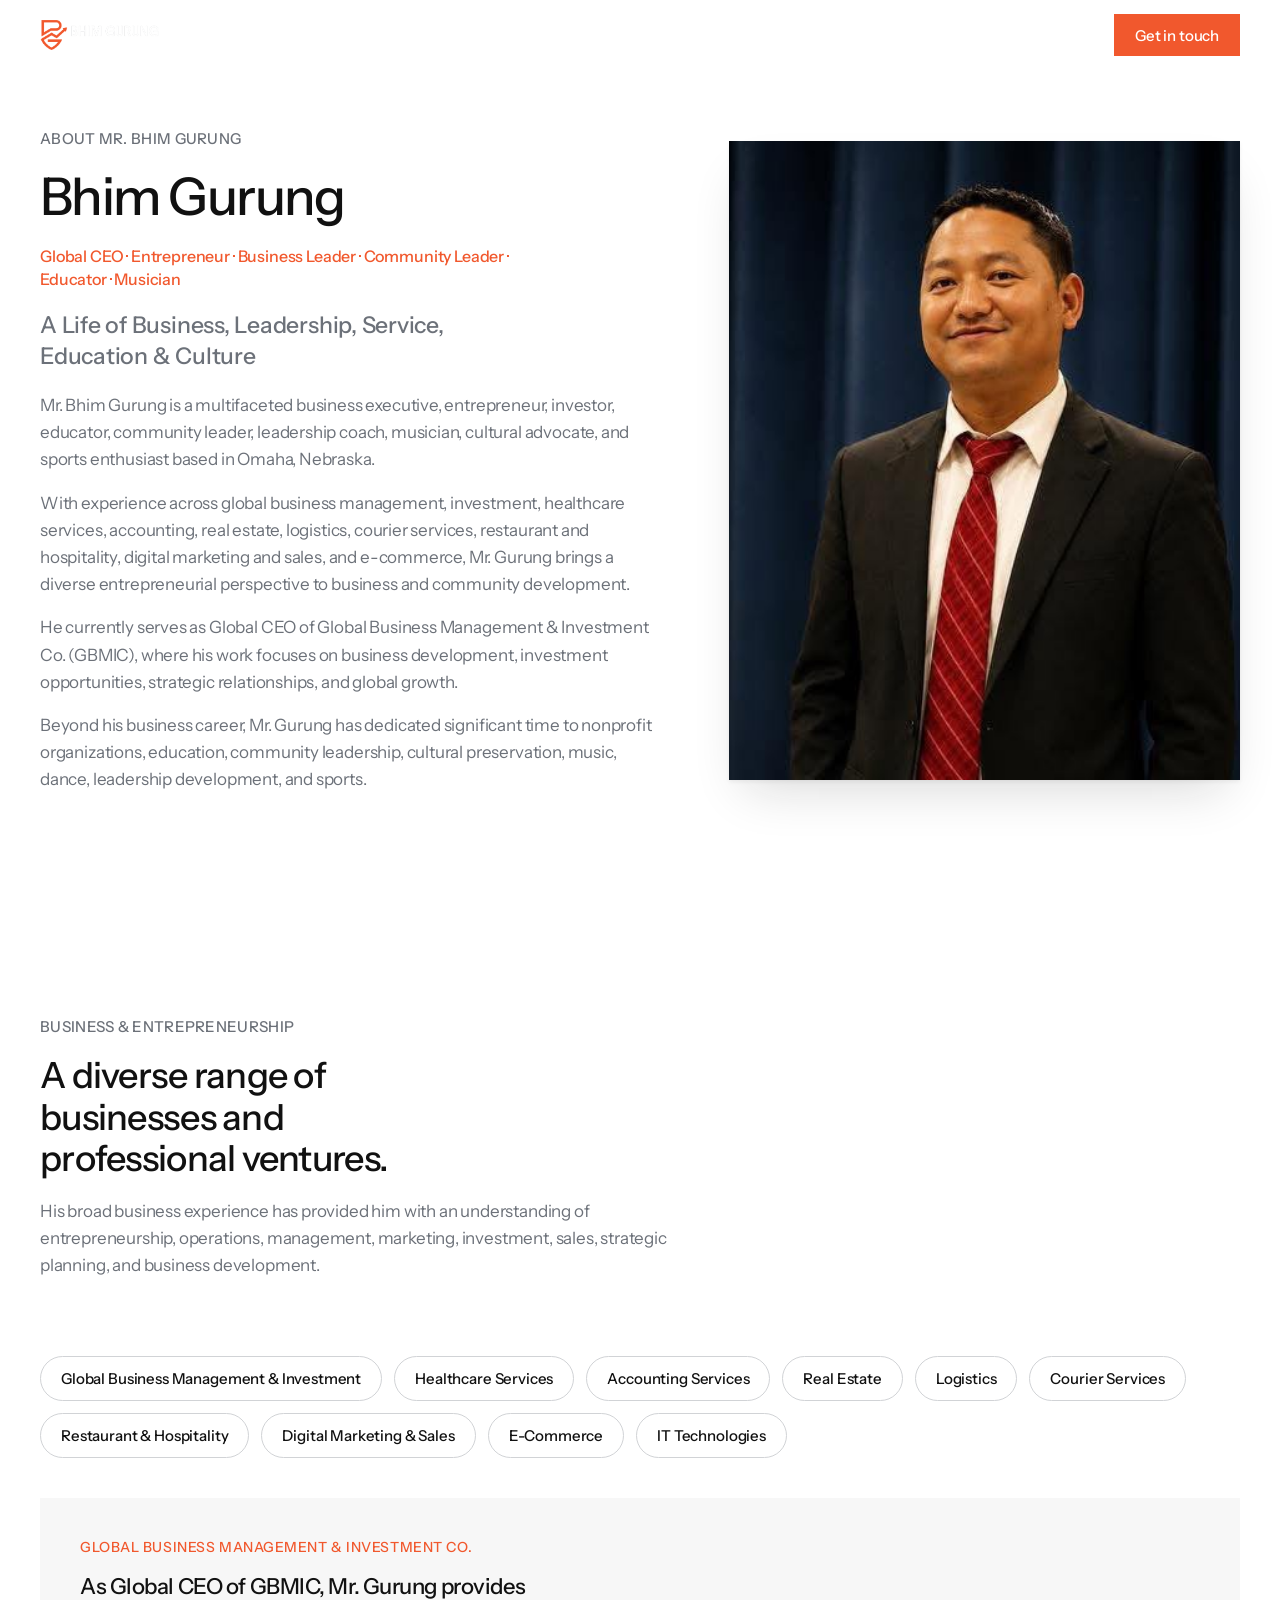
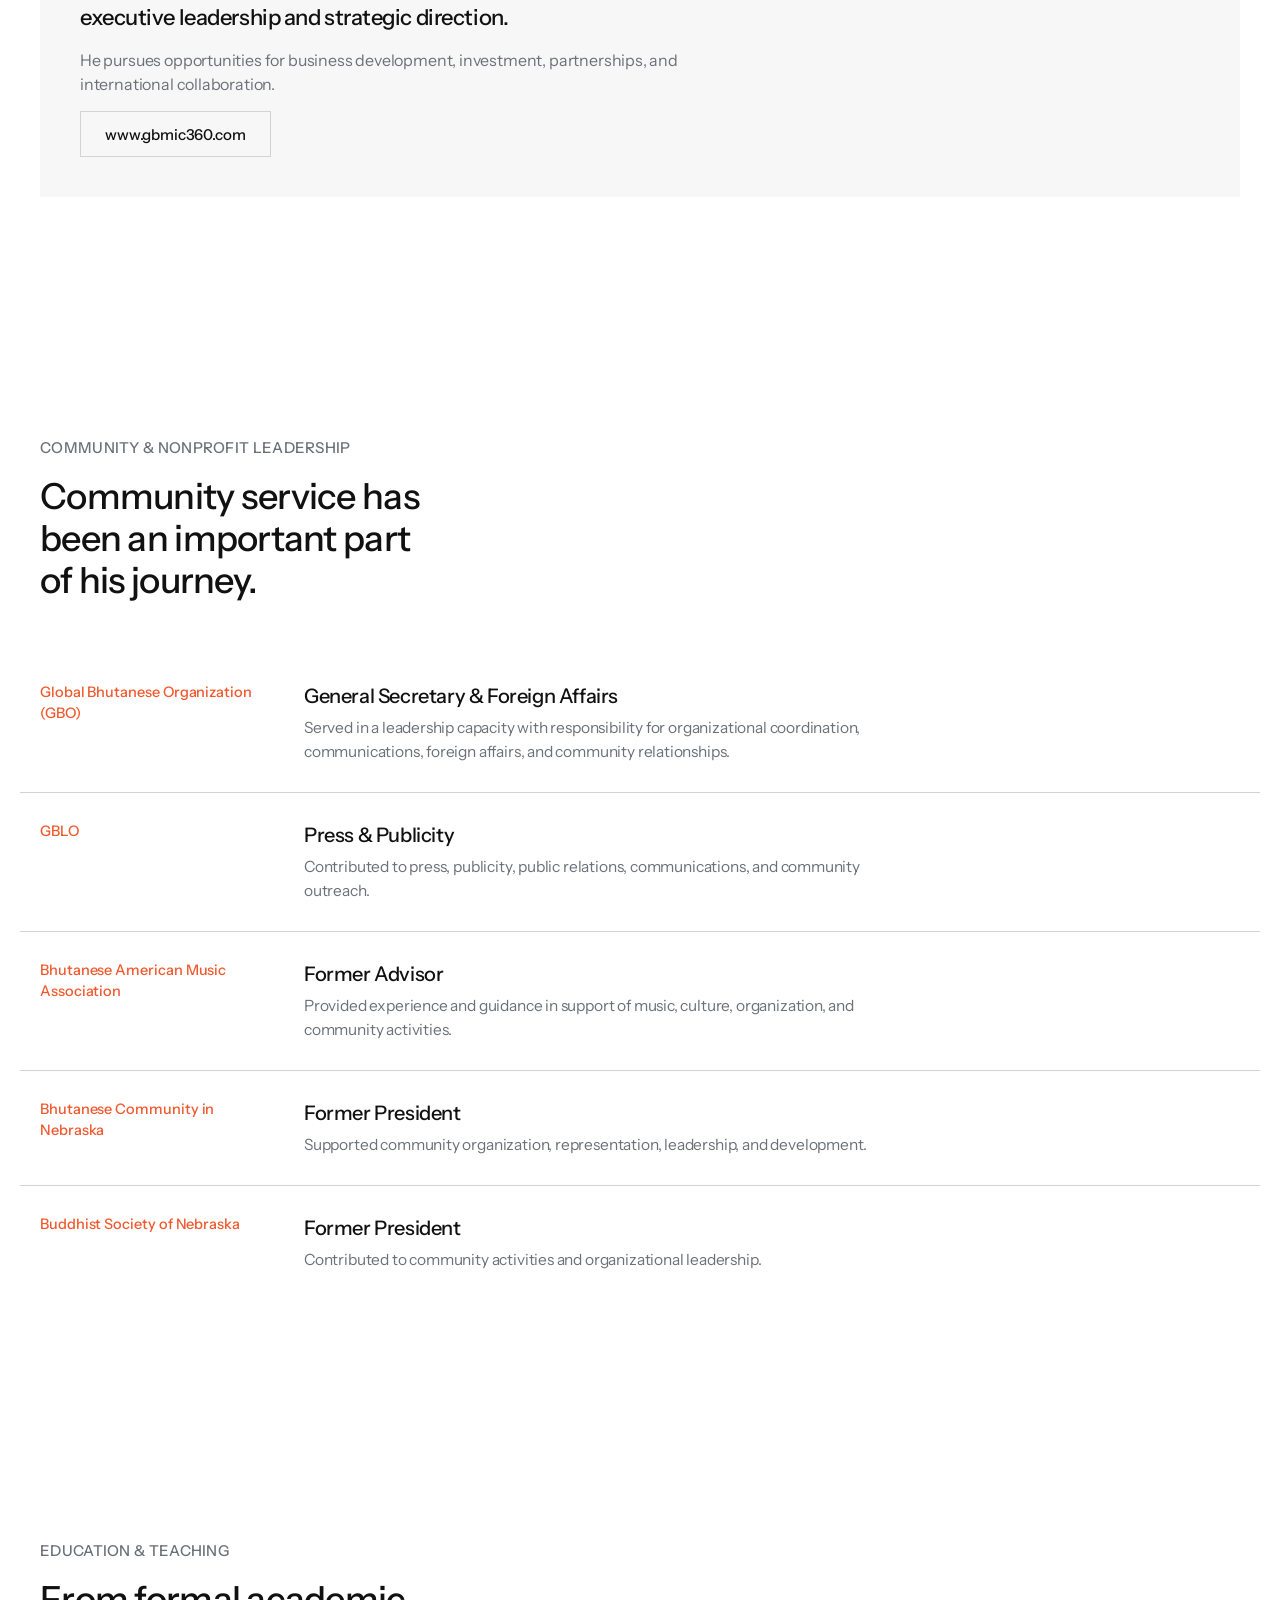
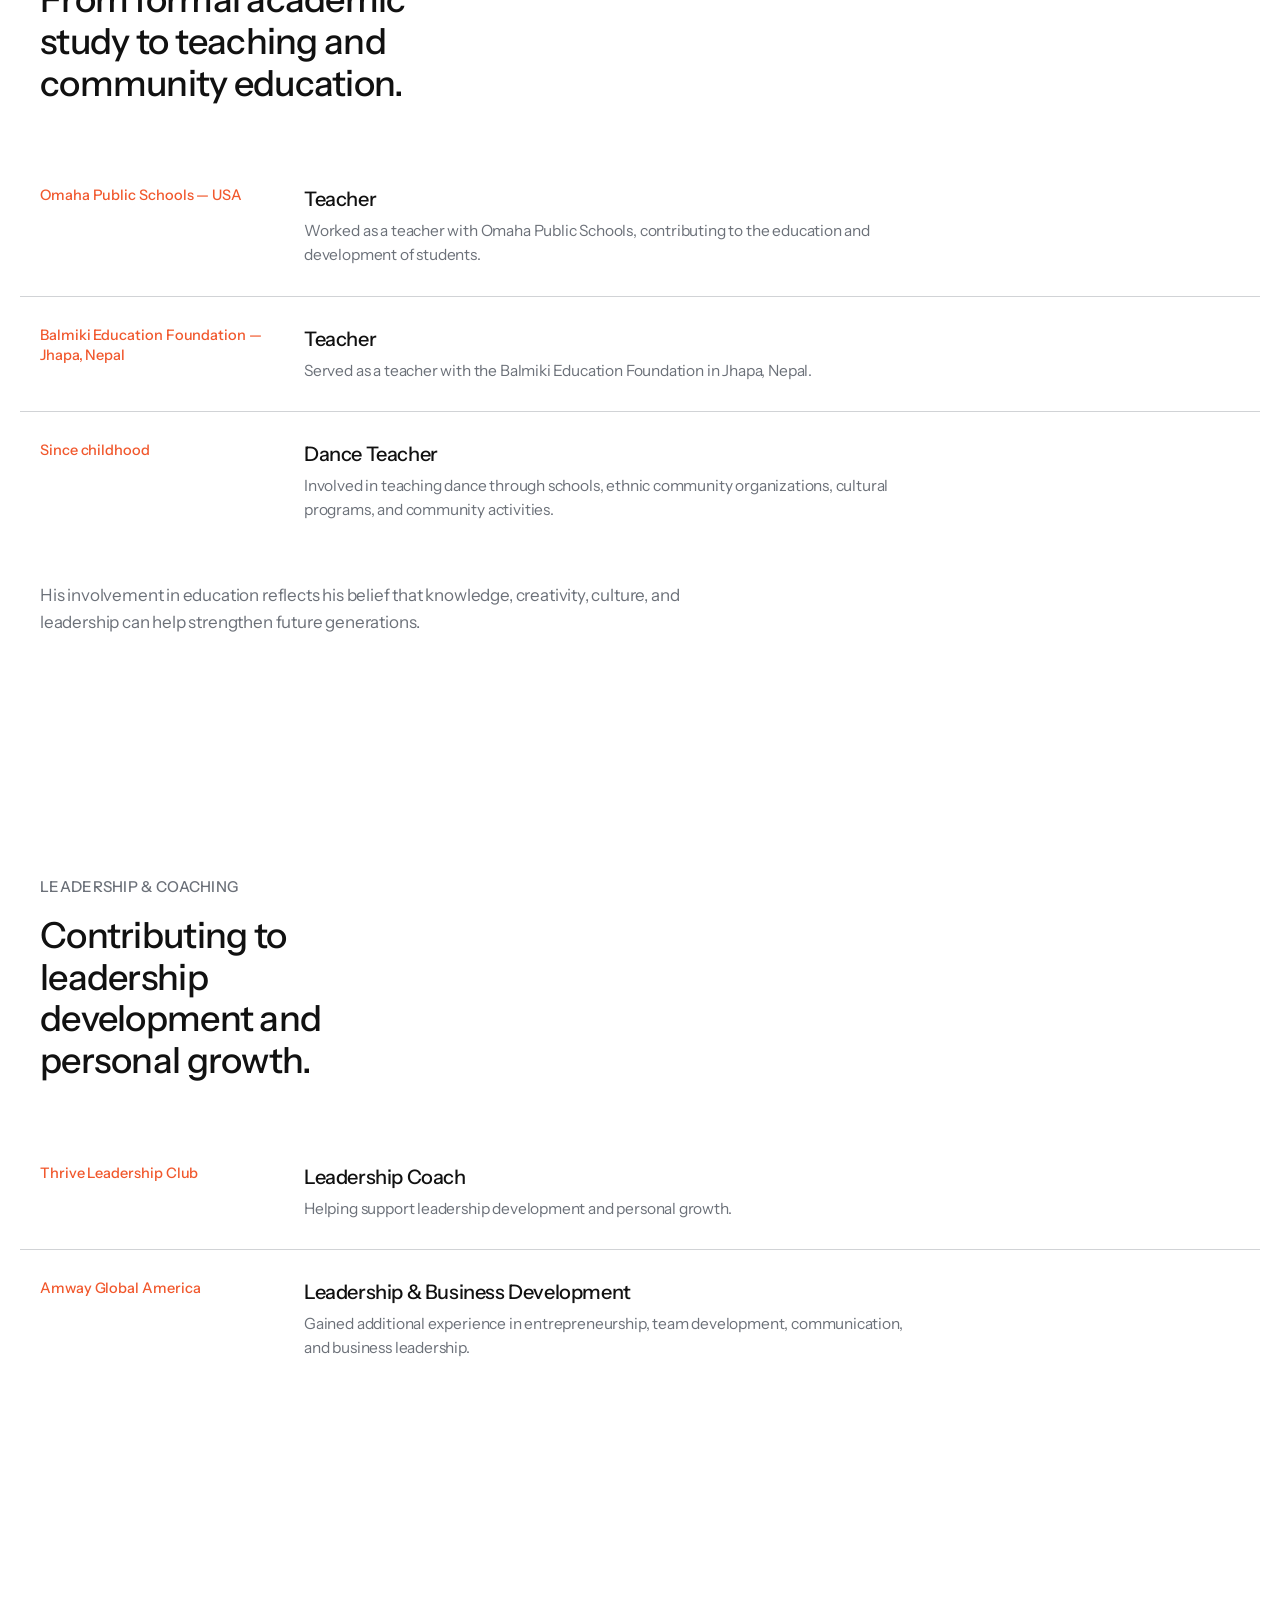
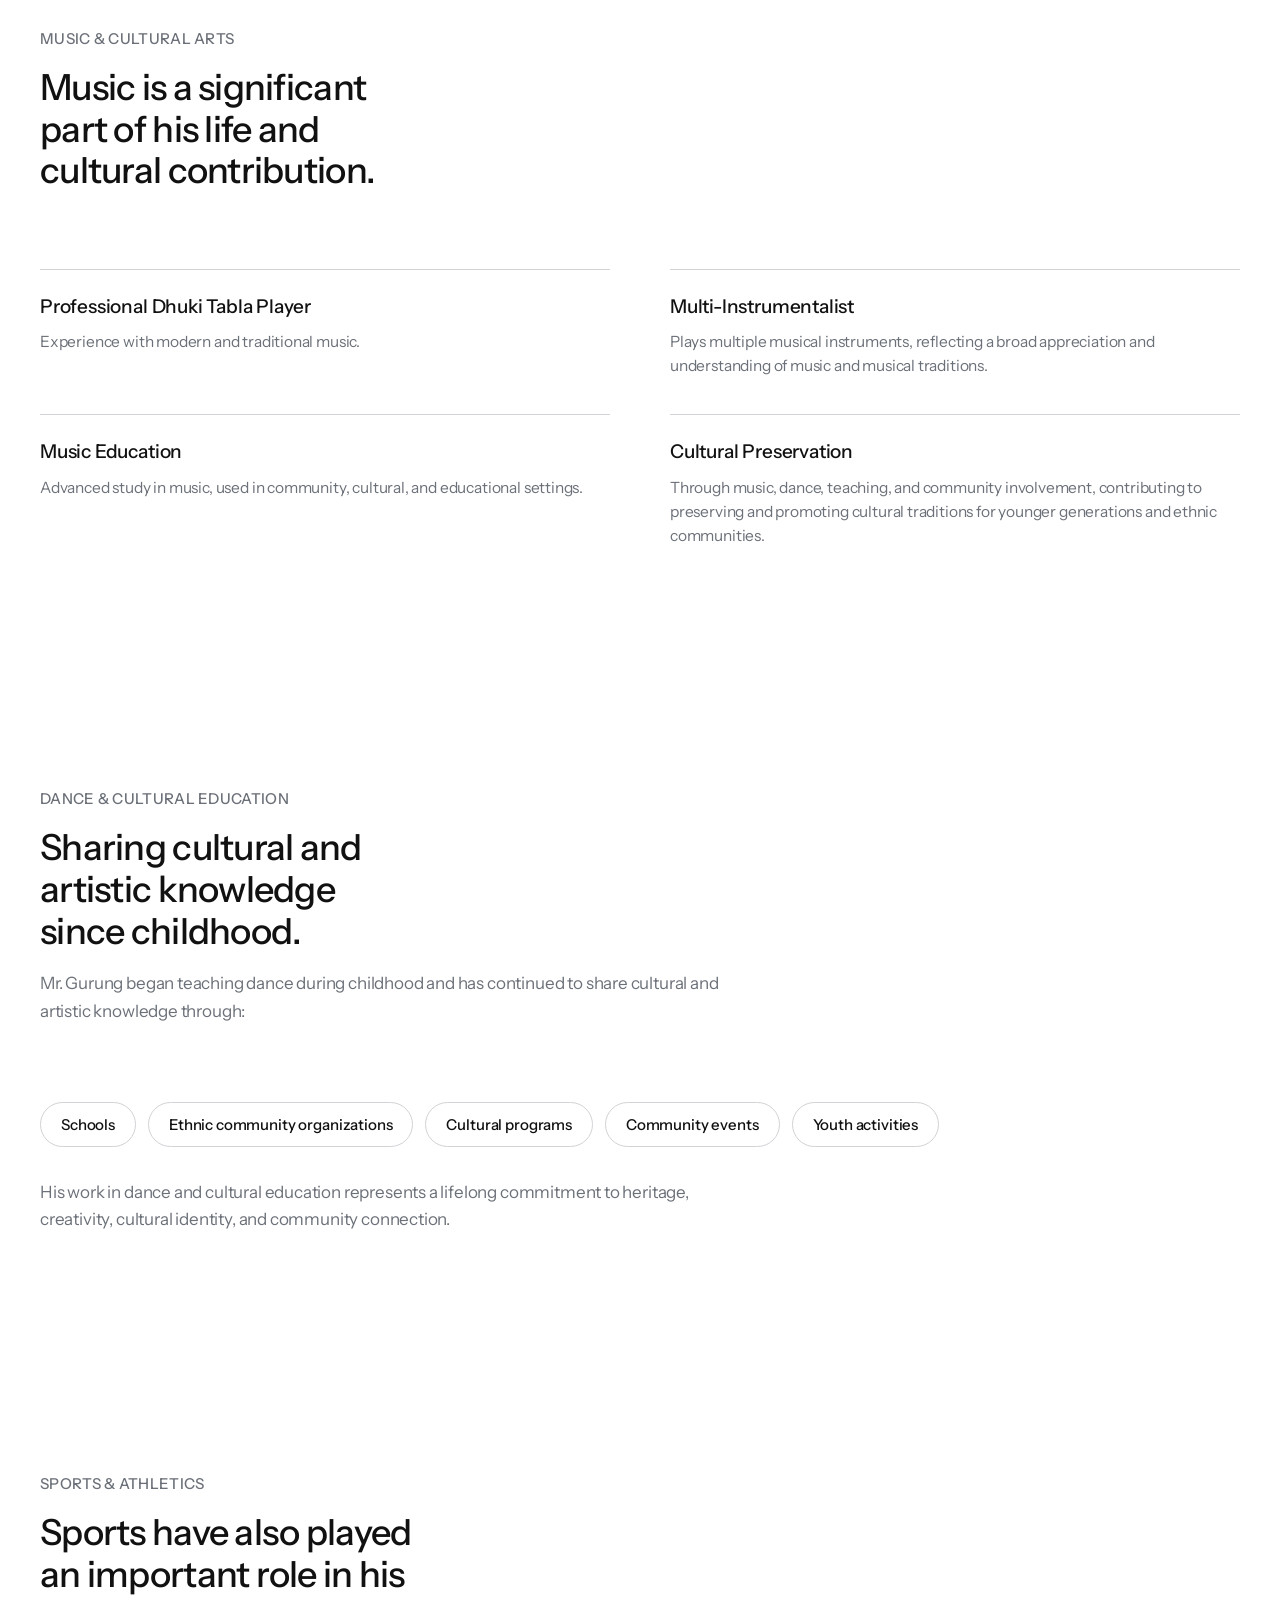
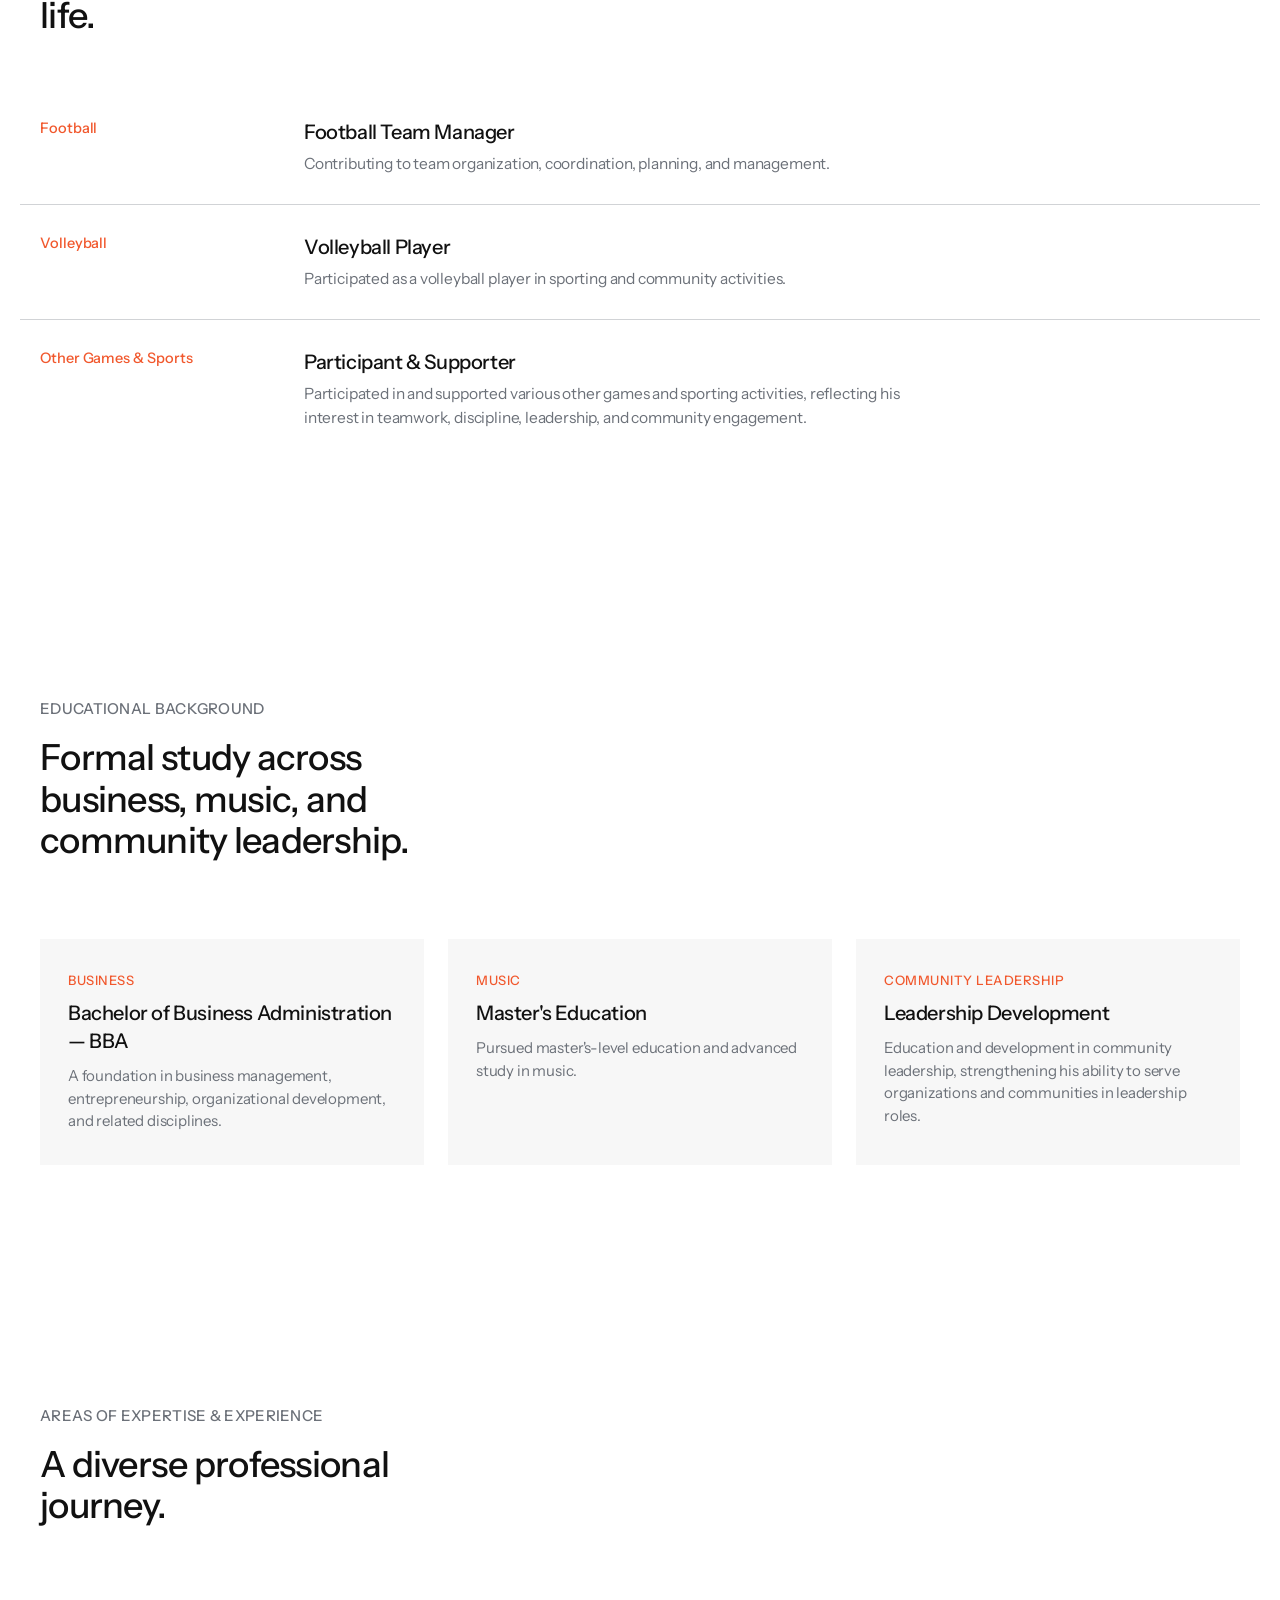
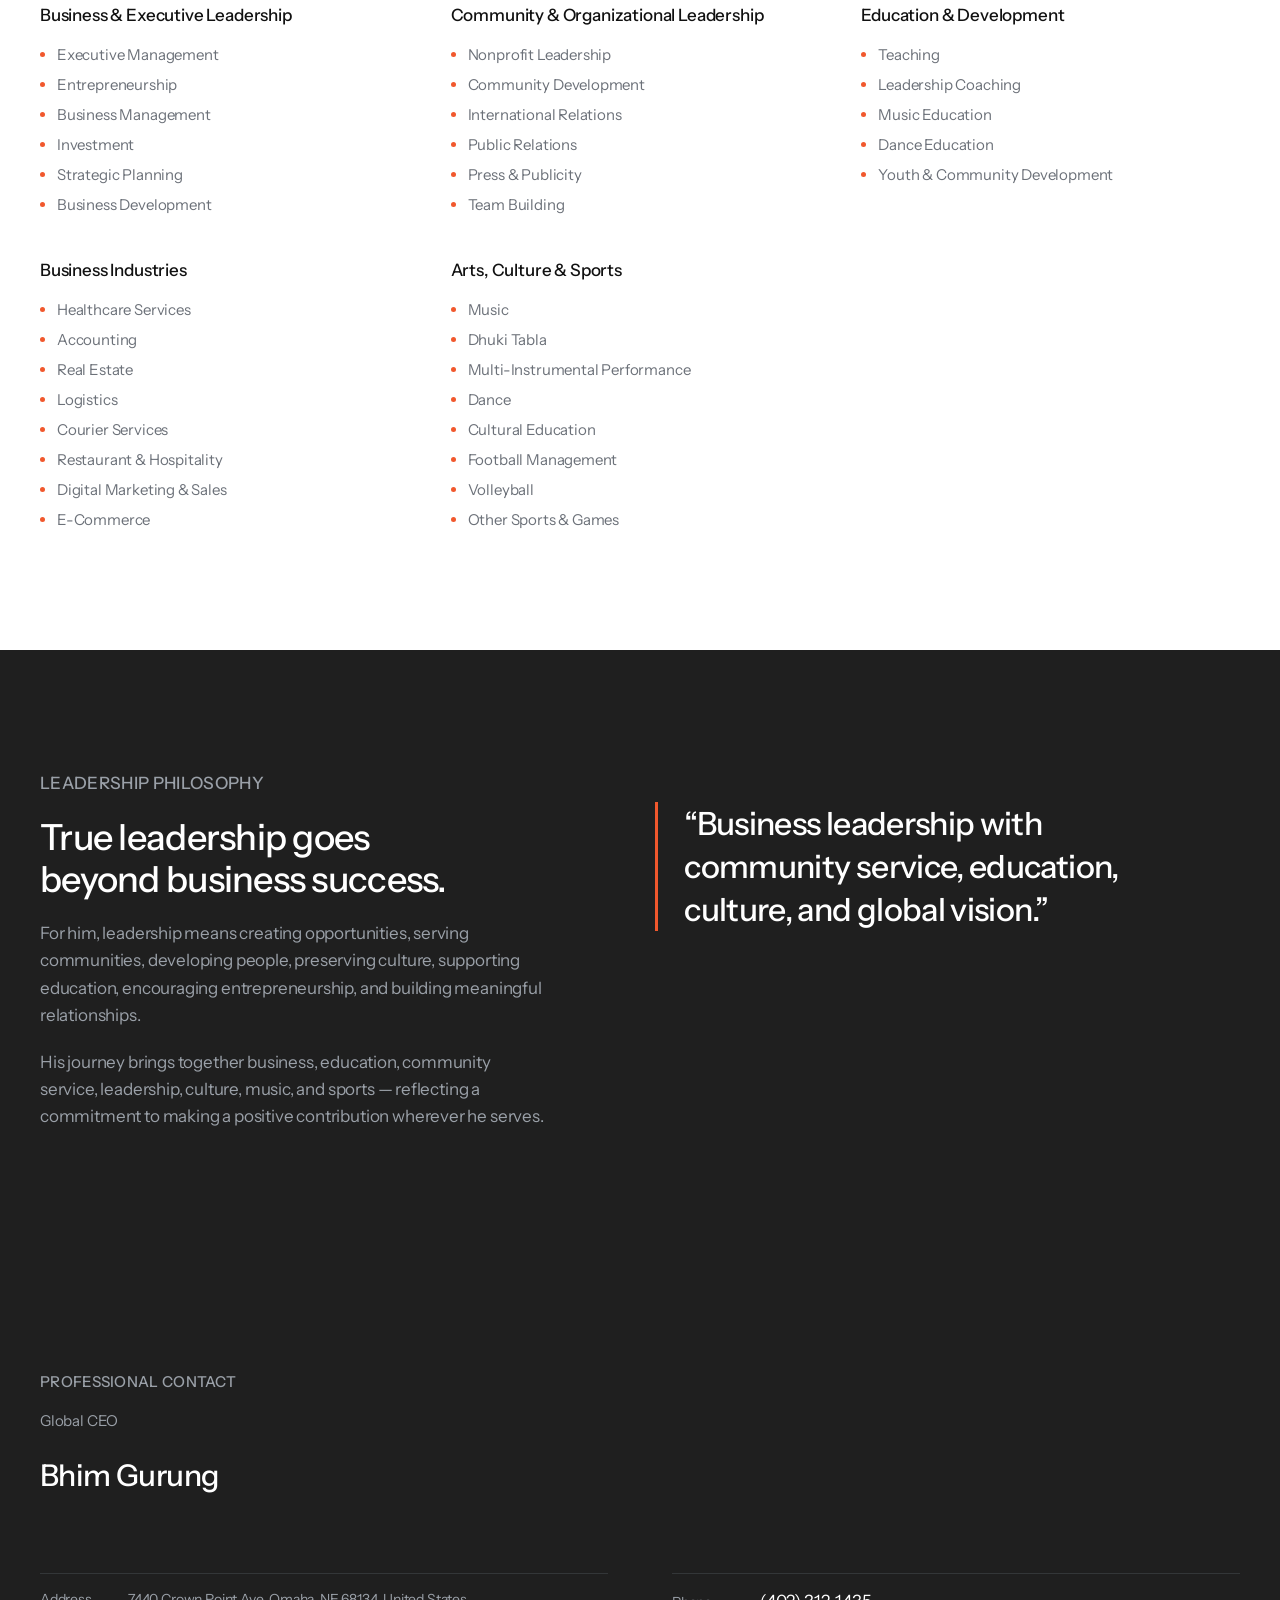
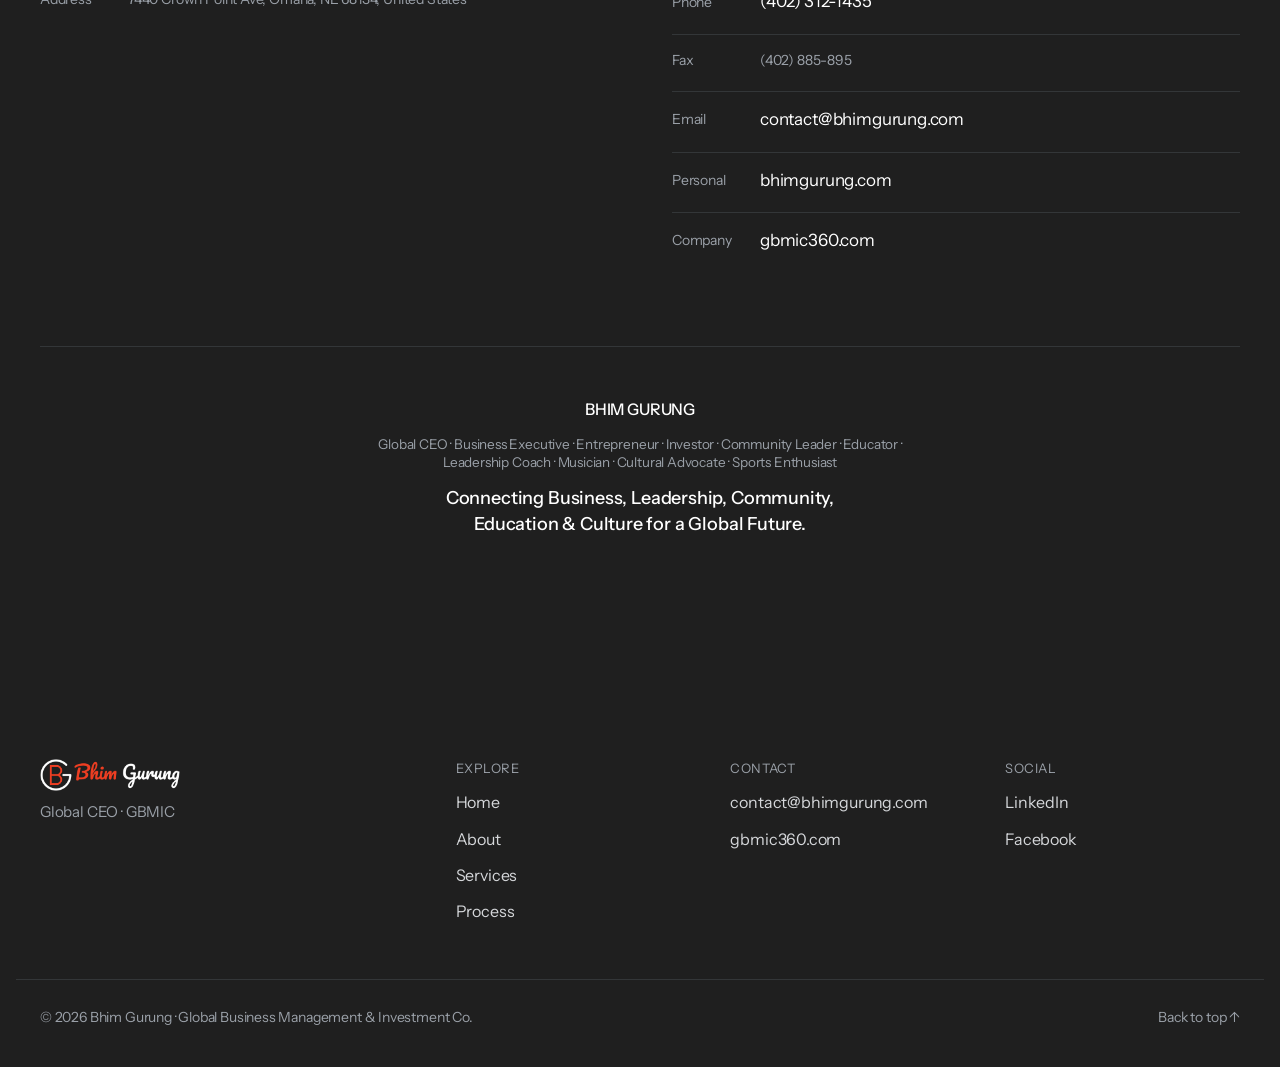
==== about.html @ 022d07b7 "Initial commit — Bhim Gurung / GBMIC site Static marketing site: hero, about, ventures, affiliations" ====
<!DOCTYPE html>
<html lang="en">
<head>
  <meta charset="UTF-8" />
  <meta name="viewport" content="width=device-width, initial-scale=1.0" />
  <title>About Bhim Gurung — Global CEO, GBMIC</title>
  <meta name="description" content="About Mr. Bhim Gurung — Global CEO of Global Business Management & Investment Co., entrepreneur, community leader, educator, and musician based in Omaha, Nebraska." />

  <!-- Favicon -->
  <link rel="icon" href="assets/favicon.ico" sizes="any" />
  <link rel="icon" type="image/png" sizes="32x32" href="assets/favicon-32.png" />
  <link rel="icon" type="image/png" sizes="192x192" href="assets/favicon-192.png" />
  <link rel="apple-touch-icon" href="assets/apple-touch-icon.png" />

  <!-- Fonts -->
  <link rel="preconnect" href="https://fonts.googleapis.com" />
  <link rel="preconnect" href="https://fonts.gstatic.com" crossorigin />
  <link href="https://fonts.googleapis.com/css2?family=Instrument+Sans:ital,wght@0,400..700;1,400..700&display=swap" rel="stylesheet" />

  <link rel="stylesheet" href="css/styles.css" />
  <link rel="stylesheet" href="css/about.css" />
</head>
<body>
  <!-- ============ NAV ============ -->
  <header class="nav" data-nav>
    <div class="container nav__inner">
      <a href="index.html" class="nav__brand" aria-label="Bhim Gurung — home">
        <img src="assets/logo-header-light.png" alt="Bhim Gurung" class="nav__logo nav__logo--light" width="132" height="33" />
        <img src="assets/logo-header-dark.png" alt="" aria-hidden="true" class="nav__logo nav__logo--dark" width="132" height="33" />
      </a>
      <nav class="nav__links" aria-label="Primary">
        <a href="index.html">Home</a>
        <a href="about.html">About</a>
        <a href="index.html#services">Services</a>
        <a href="index.html#process">Process</a>
      </nav>
      <a href="#contact" class="btn btn--dark nav__cta">Get in touch</a>
      <button class="nav__toggle" aria-label="Open menu" aria-expanded="false" data-menu-toggle>
        <span></span><span></span>
      </button>
    </div>
  </header>

  <main id="top">
    <!-- ============ BIO HEADER ============ -->
    <section class="bioHero">
      <div class="container bioHero__grid">
        <div class="bioHero__body">
          <p class="eyebrow">About Mr. Bhim Gurung</p>
          <h1 class="bioHero__name">Bhim Gurung</h1>
          <p class="bioHero__roles">Global CEO · Entrepreneur · Business Leader · Community Leader · Educator · Musician</p>
          <p class="bioHero__tagline">A Life of Business, Leadership, Service, Education &amp; Culture</p>
          <div class="bioHero__lead">
            <p>Mr. Bhim Gurung is a multifaceted business executive, entrepreneur, investor, educator, community leader, leadership coach, musician, cultural advocate, and sports enthusiast based in Omaha, Nebraska.</p>
            <p>With experience across global business management, investment, healthcare services, accounting, real estate, logistics, courier services, restaurant and hospitality, digital marketing and sales, and e-commerce, Mr. Gurung brings a diverse entrepreneurial perspective to business and community development.</p>
            <p>He currently serves as Global CEO of Global Business Management &amp; Investment Co. (GBMIC), where his work focuses on business development, investment opportunities, strategic relationships, and global growth.</p>
            <p>Beyond his business career, Mr. Gurung has dedicated significant time to nonprofit organizations, education, community leadership, cultural preservation, music, dance, leadership development, and sports.</p>
          </div>
        </div>
        <div class="bioHero__media">
          <img src="assets/bhim-portrait-alt.jpg" alt="Bhim Gurung" />
        </div>
      </div>
    </section>

    <!-- ============ BUSINESS & ENTREPRENEURSHIP ============ -->
    <section class="section" id="business">
      <div class="container">
        <div class="section-head">
          <p class="eyebrow">Business &amp; Entrepreneurship</p>
          <h2 class="h2">A diverse range of businesses and professional ventures.</h2>
          <p class="section__intro">His broad business experience has provided him with an understanding of entrepreneurship, operations, management, marketing, investment, sales, strategic planning, and business development.</p>
        </div>

        <div class="chipGrid">
          <span class="chip">Global Business Management &amp; Investment</span>
          <span class="chip">Healthcare Services</span>
          <span class="chip">Accounting Services</span>
          <span class="chip">Real Estate</span>
          <span class="chip">Logistics</span>
          <span class="chip">Courier Services</span>
          <span class="chip">Restaurant &amp; Hospitality</span>
          <span class="chip">Digital Marketing &amp; Sales</span>
          <span class="chip">E-Commerce</span>
          <span class="chip">IT Technologies</span>
        </div>

        <div class="calloutCard">
          <span class="calloutCard__eyebrow">Global Business Management &amp; Investment Co.</span>
          <h3 class="calloutCard__title">As Global CEO of GBMIC, Mr. Gurung provides executive leadership and strategic direction.</h3>
          <p class="calloutCard__text">He pursues opportunities for business development, investment, partnerships, and international collaboration.</p>
          <a href="https://gbmic360.com" target="_blank" rel="noopener" class="btn btn--ghost">www.gbmic360.com</a>
        </div>
      </div>
    </section>

    <!-- ============ COMMUNITY & NONPROFIT LEADERSHIP ============ -->
    <section class="section" id="community">
      <div class="container">
        <div class="section-head">
          <p class="eyebrow">Community &amp; Nonprofit Leadership</p>
          <h2 class="h2">Community service has been an important part of his journey.</h2>
        </div>

        <ol class="roleList">
          <li class="role">
            <span class="role__org">Global Bhutanese Organization (GBO)</span>
            <div class="role__body">
              <h3 class="role__title">General Secretary &amp; Foreign Affairs</h3>
              <p class="role__text">Served in a leadership capacity with responsibility for organizational coordination, communications, foreign affairs, and community relationships.</p>
            </div>
          </li>
          <li class="role">
            <span class="role__org">GBLO</span>
            <div class="role__body">
              <h3 class="role__title">Press &amp; Publicity</h3>
              <p class="role__text">Contributed to press, publicity, public relations, communications, and community outreach.</p>
            </div>
          </li>
          <li class="role">
            <span class="role__org">Bhutanese American Music Association</span>
            <div class="role__body">
              <h3 class="role__title">Former Advisor</h3>
              <p class="role__text">Provided experience and guidance in support of music, culture, organization, and community activities.</p>
            </div>
          </li>
          <li class="role">
            <span class="role__org">Bhutanese Community in Nebraska</span>
            <div class="role__body">
              <h3 class="role__title">Former President</h3>
              <p class="role__text">Supported community organization, representation, leadership, and development.</p>
            </div>
          </li>
          <li class="role">
            <span class="role__org">Buddhist Society of Nebraska</span>
            <div class="role__body">
              <h3 class="role__title">Former President</h3>
              <p class="role__text">Contributed to community activities and organizational leadership.</p>
            </div>
          </li>
        </ol>
      </div>
    </section>

    <!-- ============ EDUCATION & TEACHING ============ -->
    <section class="section" id="education">
      <div class="container">
        <div class="section-head">
          <p class="eyebrow">Education &amp; Teaching</p>
          <h2 class="h2">From formal academic study to teaching and community education.</h2>
        </div>

        <ol class="roleList">
          <li class="role">
            <span class="role__org">Omaha Public Schools — USA</span>
            <div class="role__body">
              <h3 class="role__title">Teacher</h3>
              <p class="role__text">Worked as a teacher with Omaha Public Schools, contributing to the education and development of students.</p>
            </div>
          </li>
          <li class="role">
            <span class="role__org">Balmiki Education Foundation — Jhapa, Nepal</span>
            <div class="role__body">
              <h3 class="role__title">Teacher</h3>
              <p class="role__text">Served as a teacher with the Balmiki Education Foundation in Jhapa, Nepal.</p>
            </div>
          </li>
          <li class="role">
            <span class="role__org">Since childhood</span>
            <div class="role__body">
              <h3 class="role__title">Dance Teacher</h3>
              <p class="role__text">Involved in teaching dance through schools, ethnic community organizations, cultural programs, and community activities.</p>
            </div>
          </li>
        </ol>
        <p class="section__intro" style="margin-top: 32px;">His involvement in education reflects his belief that knowledge, creativity, culture, and leadership can help strengthen future generations.</p>
      </div>
    </section>

    <!-- ============ LEADERSHIP & COACHING ============ -->
    <section class="section" id="leadership">
      <div class="container">
        <div class="section-head">
          <p class="eyebrow">Leadership &amp; Coaching</p>
          <h2 class="h2">Contributing to leadership development and personal growth.</h2>
        </div>

        <ol class="roleList">
          <li class="role">
            <span class="role__org">Thrive Leadership Club</span>
            <div class="role__body">
              <h3 class="role__title">Leadership Coach</h3>
              <p class="role__text">Helping support leadership development and personal growth.</p>
            </div>
          </li>
          <li class="role">
            <span class="role__org">Amway Global America</span>
            <div class="role__body">
              <h3 class="role__title">Leadership &amp; Business Development</h3>
              <p class="role__text">Gained additional experience in entrepreneurship, team development, communication, and business leadership.</p>
            </div>
          </li>
        </ol>
      </div>
    </section>

    <!-- ============ MUSIC & CULTURAL ARTS ============ -->
    <section class="section" id="music">
      <div class="container">
        <div class="section-head">
          <p class="eyebrow">Music &amp; Cultural Arts</p>
          <h2 class="h2">Music is a significant part of his life and cultural contribution.</h2>
        </div>

        <div class="twoColGrid">
          <div class="featureItem">
            <h3 class="featureItem__title">Professional Dhuki Tabla Player</h3>
            <p class="featureItem__text">Experience with modern and traditional music.</p>
          </div>
          <div class="featureItem">
            <h3 class="featureItem__title">Multi-Instrumentalist</h3>
            <p class="featureItem__text">Plays multiple musical instruments, reflecting a broad appreciation and understanding of music and musical traditions.</p>
          </div>
          <div class="featureItem">
            <h3 class="featureItem__title">Music Education</h3>
            <p class="featureItem__text">Advanced study in music, used in community, cultural, and educational settings.</p>
          </div>
          <div class="featureItem">
            <h3 class="featureItem__title">Cultural Preservation</h3>
            <p class="featureItem__text">Through music, dance, teaching, and community involvement, contributing to preserving and promoting cultural traditions for younger generations and ethnic communities.</p>
          </div>
        </div>
      </div>
    </section>

    <!-- ============ DANCE & CULTURAL EDUCATION ============ -->
    <section class="section" id="dance">
      <div class="container">
        <div class="section-head">
          <p class="eyebrow">Dance &amp; Cultural Education</p>
          <h2 class="h2">Sharing cultural and artistic knowledge since childhood.</h2>
          <p class="section__intro">Mr. Gurung began teaching dance during childhood and has continued to share cultural and artistic knowledge through:</p>
        </div>

        <div class="chipGrid">
          <span class="chip">Schools</span>
          <span class="chip">Ethnic community organizations</span>
          <span class="chip">Cultural programs</span>
          <span class="chip">Community events</span>
          <span class="chip">Youth activities</span>
        </div>

        <p class="section__intro" style="margin-top: 32px;">His work in dance and cultural education represents a lifelong commitment to heritage, creativity, cultural identity, and community connection.</p>
      </div>
    </section>

    <!-- ============ SPORTS & ATHLETICS ============ -->
    <section class="section" id="sports">
      <div class="container">
        <div class="section-head">
          <p class="eyebrow">Sports &amp; Athletics</p>
          <h2 class="h2">Sports have also played an important role in his life.</h2>
        </div>

        <ol class="roleList">
          <li class="role">
            <span class="role__org">Football</span>
            <div class="role__body">
              <h3 class="role__title">Football Team Manager</h3>
              <p class="role__text">Contributing to team organization, coordination, planning, and management.</p>
            </div>
          </li>
          <li class="role">
            <span class="role__org">Volleyball</span>
            <div class="role__body">
              <h3 class="role__title">Volleyball Player</h3>
              <p class="role__text">Participated as a volleyball player in sporting and community activities.</p>
            </div>
          </li>
          <li class="role">
            <span class="role__org">Other Games &amp; Sports</span>
            <div class="role__body">
              <h3 class="role__title">Participant &amp; Supporter</h3>
              <p class="role__text">Participated in and supported various other games and sporting activities, reflecting his interest in teamwork, discipline, leadership, and community engagement.</p>
            </div>
          </li>
        </ol>
      </div>
    </section>

    <!-- ============ EDUCATIONAL BACKGROUND ============ -->
    <section class="section" id="academic-background">
      <div class="container">
        <div class="section-head">
          <p class="eyebrow">Educational Background</p>
          <h2 class="h2">Formal study across business, music, and community leadership.</h2>
        </div>

        <div class="eduGrid">
          <div class="eduCard">
            <span class="eduCard__field">Business</span>
            <h3 class="eduCard__degree">Bachelor of Business Administration — BBA</h3>
            <p class="eduCard__text">A foundation in business management, entrepreneurship, organizational development, and related disciplines.</p>
          </div>
          <div class="eduCard">
            <span class="eduCard__field">Music</span>
            <h3 class="eduCard__degree">Master's Education</h3>
            <p class="eduCard__text">Pursued master's-level education and advanced study in music.</p>
          </div>
          <div class="eduCard">
            <span class="eduCard__field">Community Leadership</span>
            <h3 class="eduCard__degree">Leadership Development</h3>
            <p class="eduCard__text">Education and development in community leadership, strengthening his ability to serve organizations and communities in leadership roles.</p>
          </div>
        </div>
      </div>
    </section>

    <!-- ============ AREAS OF EXPERTISE ============ -->
    <section class="section" id="expertise">
      <div class="container">
        <div class="section-head">
          <p class="eyebrow">Areas of Expertise &amp; Experience</p>
          <h2 class="h2">A diverse professional journey.</h2>
        </div>

        <div class="expertiseGrid">
          <div class="expertiseCol">
            <h3 class="expertiseCol__title">Business &amp; Executive Leadership</h3>
            <ul class="expertiseCol__list">
              <li>Executive Management</li>
              <li>Entrepreneurship</li>
              <li>Business Management</li>
              <li>Investment</li>
              <li>Strategic Planning</li>
              <li>Business Development</li>
            </ul>
          </div>
          <div class="expertiseCol">
            <h3 class="expertiseCol__title">Community &amp; Organizational Leadership</h3>
            <ul class="expertiseCol__list">
              <li>Nonprofit Leadership</li>
              <li>Community Development</li>
              <li>International Relations</li>
              <li>Public Relations</li>
              <li>Press &amp; Publicity</li>
              <li>Team Building</li>
            </ul>
          </div>
          <div class="expertiseCol">
            <h3 class="expertiseCol__title">Education &amp; Development</h3>
            <ul class="expertiseCol__list">
              <li>Teaching</li>
              <li>Leadership Coaching</li>
              <li>Music Education</li>
              <li>Dance Education</li>
              <li>Youth &amp; Community Development</li>
            </ul>
          </div>
          <div class="expertiseCol">
            <h3 class="expertiseCol__title">Business Industries</h3>
            <ul class="expertiseCol__list">
              <li>Healthcare Services</li>
              <li>Accounting</li>
              <li>Real Estate</li>
              <li>Logistics</li>
              <li>Courier Services</li>
              <li>Restaurant &amp; Hospitality</li>
              <li>Digital Marketing &amp; Sales</li>
              <li>E-Commerce</li>
            </ul>
          </div>
          <div class="expertiseCol">
            <h3 class="expertiseCol__title">Arts, Culture &amp; Sports</h3>
            <ul class="expertiseCol__list">
              <li>Music</li>
              <li>Dhuki Tabla</li>
              <li>Multi-Instrumental Performance</li>
              <li>Dance</li>
              <li>Cultural Education</li>
              <li>Football Management</li>
              <li>Volleyball</li>
              <li>Other Sports &amp; Games</li>
            </ul>
          </div>
        </div>
      </div>
    </section>

    <!-- ============ LEADERSHIP PHILOSOPHY (DARK) ============ -->
    <section class="section section--dark" id="philosophy">
      <div class="container philosophy__grid">
        <div class="philosophy__text">
          <p class="eyebrow eyebrow--light">Leadership Philosophy</p>
          <h2 class="h2 h2--light">True leadership goes beyond business success.</h2>
          <p>For him, leadership means creating opportunities, serving communities, developing people, preserving culture, supporting education, encouraging entrepreneurship, and building meaningful relationships.</p>
          <p>His journey brings together business, education, community service, leadership, culture, music, and sports — reflecting a commitment to making a positive contribution wherever he serves.</p>
        </div>
        <blockquote class="pullquote">
          &ldquo;Business leadership with community service, education, culture, and global vision.&rdquo;
        </blockquote>
      </div>
    </section>

    <!-- ============ PROFESSIONAL CONTACT (DARK) ============ -->
    <section class="section section--dark" id="contact">
      <div class="container">
        <div class="section-head">
          <p class="eyebrow eyebrow--light">Professional Contact</p>
          <p class="proContact__title">Global CEO</p>
          <h2 class="proContact__name">Bhim Gurung</h2>
        </div>

        <div class="proContact__grid">
          <ul class="contact__list">
            <li><span>Address</span><span>7440 Crown Point Ave, Omaha, NE 68134, United States</span></li>
          </ul>
          <ul class="contact__list">
            <li><span>Phone</span><a href="tel:+14023121435">(402) 312-1435</a></li>
            <li><span>Fax</span><span>(402) 885-895</span></li>
            <li><span>Email</span><a href="mailto:contact@bhimgurung.com">contact@bhimgurung.com</a></li>
            <li><span>Personal</span><a href="https://bhimgurung.com" target="_blank" rel="noopener">bhimgurung.com</a></li>
            <li><span>Company</span><a href="https://gbmic360.com" target="_blank" rel="noopener">gbmic360.com</a></li>
          </ul>
        </div>

        <div class="closingBand">
          <span class="closingBand__name">BHIM GURUNG</span>
          <p class="closingBand__roles">Global CEO · Business Executive · Entrepreneur · Investor · Community Leader · Educator · Leadership Coach · Musician · Cultural Advocate · Sports Enthusiast</p>
          <p class="closingBand__tag">Connecting Business, Leadership, Community, Education &amp; Culture for a Global Future.</p>
        </div>
      </div>
    </section>
  </main>

  <!-- ============ FOOTER ============ -->
  <footer class="footer section--dark">
    <div class="container footer__inner">
      <div class="footer__brand">
        <img src="assets/logo-dark.png" alt="Bhim Gurung" class="footer__logo" width="176" height="40" />
        <span class="footer__role">Global CEO · GBMIC</span>
      </div>
      <nav class="footer__col" aria-label="Footer">
        <span class="footer__label">Explore</span>
        <a href="index.html">Home</a>
        <a href="about.html">About</a>
        <a href="index.html#services">Services</a>
        <a href="index.html#process">Process</a>
      </nav>
      <div class="footer__col">
        <span class="footer__label">Contact</span>
        <a href="mailto:contact@bhimgurung.com">contact@bhimgurung.com</a>
        <a href="https://gbmic360.com" target="_blank" rel="noopener">gbmic360.com</a>
      </div>
      <div class="footer__col">
        <span class="footer__label">Social</span>
        <a href="#">LinkedIn</a>
        <a href="#">Facebook</a>
      </div>
    </div>
    <div class="container footer__base">
      <span>© 2026 Bhim Gurung · Global Business Management &amp; Investment Co.</span>
      <a href="#top" class="footer__top">Back to top ↑</a>
    </div>
  </footer>

  <!-- ============ SCRIPTS ============ -->
  <script src="js/main.js" defer></script>
</body>
</html>
---- css/styles.css ----
/* =========================================================
   Bhim Gurung — Landing page
   Look & feel per Design.md (editorial / minimal / brand-orange accent)
   ========================================================= */

:root {
  /* Color */
  --ink: #111111;
  --ink-soft: #1f1f1f;
  --muted: #6c7179;
  --line: #d1d3d6;
  --paper: #f7f7f7;
  --white: #ffffff;
  --accent: #f1582d;
  --accent-rgb: 241, 88, 45;
  --accent-strong: #d5461f; /* pressed / hover state for accent buttons */
  --tint-cream: #fefee8;
  --tint-rose: #fdeee7; /* light wash of the brand orange (icon hover bg) */
  --tint-green: #eefff3;

  /* On dark */
  --muted-dark: #9aa0a8;
  --line-dark: #333638;

  /* Radii */
  --r-sm: 12px;
  --r-md: 20px;
  --r-lg: 24px;
  --r-xl: 40px;
  --r-pill: 100px;

  /* Layout */
  --container: 1200px;
  --pad-x: 24px;

  /* Type */
  --font: "Instrument Sans", system-ui, -apple-system, "Segoe UI", Roboto, sans-serif;

  /* Shadow */
  --shadow: 0 1px 2px rgba(17, 17, 17, 0.04), 0 12px 32px -12px rgba(17, 17, 17, 0.10);
  --shadow-hover: 0 2px 4px rgba(17, 17, 17, 0.06), 0 24px 48px -16px rgba(17, 17, 17, 0.16);
}

/* ---------- Reset ---------- */
*,
*::before,
*::after { box-sizing: border-box; }

html {
  -webkit-text-size-adjust: 100%;
  scroll-behavior: smooth;
}

body {
  margin: 0;
  font-family: var(--font);
  font-weight: 400;
  color: var(--ink);
  background: var(--white);
  line-height: 1.4;
  letter-spacing: -0.011em;
  -webkit-font-smoothing: antialiased;
  text-rendering: optimizeLegibility;
  overflow-x: hidden;
}

h1, h2, h3, p, ul, ol, figure { margin: 0; }
ul, ol { list-style: none; padding: 0; }

a {
  color: inherit;
  text-decoration: none;
  transition: color 0.25s ease, opacity 0.25s ease;
}

img { max-width: 100%; display: block; }

button { font-family: inherit; cursor: pointer; }

/* ---------- Layout helpers ---------- */
.container {
  width: 100%;
  max-width: calc(var(--container) + var(--pad-x) * 2);
  margin-inline: auto;
  padding-inline: var(--pad-x);
}

.section {
  padding-block: 120px;
}

.section--dark {
  background: var(--ink-soft);
  color: var(--white);
}

/* Alternating section grounds — quiet separation between the white beats */
.section--muted { background: var(--paper); }
.section--green { background: var(--tint-green); }
/* keep inner hover states readable when the section itself is tinted */
.section--muted .step:hover { background: var(--white); }

.eyebrow {
  font-size: 15px;
  font-weight: 500;
  letter-spacing: 0.02em;
  color: var(--muted);
  text-transform: uppercase;
}
.eyebrow--light { color: var(--muted-dark); }

.h2 {
  font-size: clamp(28px, 4vw, 36px);
  font-weight: 500;
  line-height: 1.16;
  letter-spacing: -0.02em;
  color: var(--ink);
  max-width: 16ch;
}
.h2--light { color: var(--white); max-width: 18ch; }

.section-head {
  display: flex;
  flex-direction: column;
  gap: 18px;
  margin-bottom: clamp(48px, 6vw, 80px);
}

/* ---------- Buttons ---------- */
.btn {
  display: inline-flex;
  align-items: center;
  justify-content: center;
  gap: 8px;
  height: 46px;
  padding-inline: 24px;
  border-radius: 0;
  border: 1px solid transparent;
  font-size: 15px;
  font-weight: 500;
  letter-spacing: -0.01em;
  white-space: nowrap;
  transition: transform 0.3s cubic-bezier(0.2, 0.7, 0.2, 1),
              background 0.25s ease, color 0.25s ease, box-shadow 0.25s ease;
  will-change: transform;
}
.btn:hover { transform: translateY(-2px) scale(1.015); }
.btn:active { transform: translateY(0) scale(1); }

/* Primary — brand orange */
.btn--dark { background: var(--accent); color: var(--white); }
.btn--dark:hover { background: var(--accent-strong); box-shadow: var(--shadow-hover); }

.btn--light { background: var(--white); color: var(--ink); }
.btn--light:hover { box-shadow: 0 12px 30px -10px rgba(0, 0, 0, 0.5); }

.btn--ghost { background: transparent; border-color: var(--line); color: var(--ink); }
.btn--ghost:hover { border-color: var(--ink); box-shadow: var(--shadow-hover); }

.btn--ghost-invert { background: transparent; border-color: rgba(255, 255, 255, 0.4); color: var(--white); }
.btn--ghost-invert:hover { border-color: var(--white); background: rgba(255, 255, 255, 0.08); box-shadow: 0 8px 28px -10px rgba(255, 255, 255, 0.18); }

/* =========================================================
   NAV
   ========================================================= */
.nav {
  position: fixed;
  inset: 0 0 auto 0;
  z-index: 100;
  padding-block: 14px;
  transition: background 0.35s ease, box-shadow 0.35s ease, backdrop-filter 0.35s ease;
}
.nav.is-scrolled {
  background: rgba(255, 255, 255, 0.72);
  backdrop-filter: saturate(180%) blur(14px);
  -webkit-backdrop-filter: saturate(180%) blur(14px);
  box-shadow: 0 1px 0 rgba(17, 17, 17, 0.06);
}
.nav__inner {
  display: flex;
  align-items: center;
  justify-content: space-between;
  gap: 24px;
}
.nav__brand {
  position: relative;
  display: inline-flex;
  align-items: center;
}
.nav__logo {
  display: block;
  height: 30px;
  width: auto;
  transition: opacity 0.35s ease;
}
/* The dark-text lockup sits stacked on top and fades in once the bar
   turns solid on scroll; the light-text one shows over the hero. */
.nav__logo--dark {
  position: absolute;
  left: 0;
  top: 50%;
  transform: translateY(-50%);
  opacity: 0;
}
.nav.is-scrolled .nav__logo--light { opacity: 0; }
.nav.is-scrolled .nav__logo--dark { opacity: 1; }
.nav__links {
  display: flex;
  gap: 32px;
  font-size: 15px;
  font-weight: 500;
}
.nav__links a { color: var(--white); transition: color 0.25s ease, opacity 0.25s ease; }
.nav__links a:hover { opacity: 0.72; }
.nav.is-scrolled .nav__links a { color: var(--muted); }
.nav.is-scrolled .nav__links a:hover { color: var(--ink); opacity: 1; }
.nav__cta { height: 42px; padding-inline: 20px; }
.nav.is-scrolled .nav__cta { background: var(--accent); color: var(--white); }
.nav.is-scrolled .nav__cta:hover { background: var(--accent-strong); box-shadow: var(--shadow-hover); }

.nav__toggle {
  display: none;
  flex-direction: column;
  justify-content: center;
  gap: 5px;
  width: 44px;
  height: 44px;
  border: 1px solid var(--line);
  border-radius: var(--r-pill);
  background: var(--white);
}
.nav__toggle span {
  display: block;
  width: 18px;
  height: 1.5px;
  margin-inline: auto;
  background: var(--ink);
  transition: transform 0.3s ease, opacity 0.3s ease;
}
.nav.is-open .nav__toggle span:nth-child(1) { transform: translateY(3.25px) rotate(45deg); }
.nav.is-open .nav__toggle span:nth-child(2) { transform: translateY(-3.25px) rotate(-45deg); }

/* =========================================================
   BADGE — shared "Available for consultation" pill,
   used by hero-variations.html
   ========================================================= */
.hero__badge {
  position: absolute;
  top: 20px;
  left: 20px;
  display: inline-flex;
  align-items: center;
  gap: 8px;
  padding: 8px 14px;
  border-radius: var(--r-pill);
  background: var(--tint-green);
  color: #0f7a43;
  font-size: 14px;
  font-weight: 500;
  box-shadow: var(--shadow);
}
.hero__badge .dot {
  width: 8px; height: 8px;
  border-radius: 50%;
  background: #12b76a;
  box-shadow: 0 0 0 0 rgba(18, 183, 106, 0.5);
  animation: pulse 2.4s infinite;
}
@keyframes pulse {
  0% { box-shadow: 0 0 0 0 rgba(18, 183, 106, 0.5); }
  70% { box-shadow: 0 0 0 8px rgba(18, 183, 106, 0); }
  100% { box-shadow: 0 0 0 0 rgba(18, 183, 106, 0); }
}

/* Badge load intro — CSS only, so content is always visible even without JS.
   Applied only when the user hasn't asked to reduce motion. */
@media (prefers-reduced-motion: no-preference) {
  .hero__badge { animation: heroFade 0.8s ease both 0.5s; }
}
@keyframes heroFade {
  from { opacity: 0; transform: translateY(16px); }
  to   { opacity: 1; transform: none; }
}

/* =========================================================
   SHOWCASE — solid-slate full-bleed hero beat
   ========================================================= */
.showcase {
  position: relative;
  overflow: hidden;
  display: flex;
  align-items: center;
  min-height: 95vh;
  padding-block: clamp(72px, 10vw, 120px);
  background: #808788;
  color: var(--white);
}
.showcase__media {
  position: absolute;
  inset: 0;
  z-index: 0;
  overflow: hidden;
  pointer-events: none;
}
/* Dark-to-clear gradient over the empty side of the photo,
   so white text stays legible without a separate background block. */
.showcase__media::after {
  content: "";
  position: absolute;
  inset: 0;
  background: linear-gradient(
    90deg,
    rgba(8, 10, 12, 0.72) 0%,
    rgba(8, 10, 12, 0.46) 34%,
    rgba(8, 10, 12, 0.12) 58%,
    rgba(8, 10, 12, 0) 74%
  );
}
.showcase__photo-img {
  position: absolute;
  inset: 0;
  width: 100%;
  height: 100%;
  object-fit: cover;
  /* Bhim sits on the right of the frame; keep that side in view and let
     the crop fall on the empty wall where the gradient / text land. */
  object-position: right center;
}
.showcase__inner {
  position: relative;
  z-index: 1;
}
.showcase__body {
  display: flex;
  flex-direction: column;
  align-items: flex-start;
  gap: 20px;
  max-width: 620px;
}
.showcase__title {
  width: 600px;
  max-width: 100%;
  font-size: clamp(32px, 4.2vw, 52px);
  font-weight: 500;
  line-height: 1.1;
  letter-spacing: -0.03em;
  color: var(--white);
}
.showcase__lead {
  font-size: 18px;
  line-height: 1.55;
  color: rgba(255, 255, 255, 0.82);
  max-width: 46ch;
}
.showcase__ctas {
  display: flex;
  gap: 14px;
  flex-wrap: wrap;
  margin-top: 8px;
}

@media (max-width: 760px) {
  .showcase {
    flex-direction: column;
    align-items: stretch;
    min-height: auto;
    padding-block: 72px 0;
  }
  .showcase__media {
    position: static;
    height: 340px;
    margin-top: 32px;
    order: 3;
  }
  .showcase__media::after { display: none; }
  .showcase__photo-img {
    position: static;
    width: 100%;
    height: 100%;
    /* Un-mirrored on mobile: there's no overlaid text to coordinate
       with here, so the photo reads naturally on its own. */
    transform: none;
  }
  .showcase__inner { order: 1; }
  .showcase__body { max-width: none; }
  .showcase__lead { max-width: none; }
}

/* =========================================================
   ABOUT
   ========================================================= */
.about__grid {
  display: grid;
  grid-template-columns: 200px 1fr;
  gap: clamp(32px, 5vw, 72px) clamp(32px, 6vw, 80px);
  align-items: start;
}
.about__grid .eyebrow { padding-top: 8px; }
.about__lead { display: flex; flex-direction: column; gap: 28px; }
.about__lead .h2 { max-width: 26ch; }
.about__text {
  font-size: 19px;
  line-height: 1.55;
  color: var(--muted);
  max-width: 54ch;
}
.about__stats {
  grid-column: 2;
  display: grid;
  grid-template-columns: repeat(3, 1fr);
  gap: 20px;
  padding-top: 8px;
  border-top: 1px solid var(--line);
}
.stat { display: flex; flex-direction: column; gap: 6px; padding-top: 28px; }
.stat__num {
  font-size: clamp(40px, 5vw, 56px);
  font-weight: 500;
  letter-spacing: -0.04em;
  line-height: 1;
  color: var(--ink);
}
.stat__label { font-size: 15px; color: var(--muted); max-width: 20ch; }

/* =========================================================
   LEADERSHIP
   ========================================================= */
.leader__grid {
  display: grid;
  grid-template-columns: 280px 1fr;
  gap: clamp(32px, 5vw, 72px) clamp(32px, 6vw, 80px);
  align-items: center;
}

.leader__media { position: relative; }
.leader__photo {
  aspect-ratio: 4 / 5;
  display: flex;
  flex-direction: column;
  align-items: center;
  justify-content: center;
  gap: 10px;
  background: var(--paper);
  border: 1px dashed var(--line);
  border-radius: 0;
  color: var(--muted);
}
.leader__photo svg { width: 40px; height: 40px; opacity: 0.7; }
.leader__photo span { font-size: 13px; font-weight: 500; }

.leader__logo {
  position: absolute;
  left: -18px;
  bottom: -18px;
  width: 84px;
  height: 84px;
  display: flex;
  flex-direction: column;
  align-items: center;
  justify-content: center;
  gap: 4px;
  padding: 8px;
  background: var(--white);
  border: 1px dashed var(--line);
  border-radius: 0;
  box-shadow: var(--shadow);
  color: var(--muted);
}
.leader__logo svg { width: 22px; height: 22px; opacity: 0.7; }
.leader__logo span { font-size: 11px; font-weight: 500; }

.leader__body { display: flex; flex-direction: column; align-items: flex-start; gap: 14px; }
.leader__role {
  font-size: 14px;
  font-weight: 500;
  color: var(--accent);
  text-transform: uppercase;
  letter-spacing: 0.04em;
}
.leader__name {
  font-size: clamp(26px, 3vw, 32px);
  font-weight: 500;
  letter-spacing: -0.02em;
}
.leader__text { font-size: 17px; color: var(--muted); line-height: 1.55; max-width: 52ch; }
.leader__cta { margin-top: 6px; }

/* =========================================================
   BUSINESS & ENTREPRENEURSHIP — text column + capability grid
   ========================================================= */
.biz__layout {
  display: grid;
  grid-template-columns: minmax(0, 320px) 1fr;
  gap: clamp(36px, 5vw, 72px);
  align-items: start;
}
.biz__aside {
  display: flex;
  flex-direction: column;
  gap: 20px;
  position: sticky;
  top: 96px;
}
.biz__aside .h2 { max-width: 20ch; }
.biz__intro { font-size: 17px; color: var(--muted); line-height: 1.55; }

.biz__grid {
  display: grid;
  grid-template-columns: repeat(3, 1fr);
  gap: 16px;
}
.biz__card {
  display: flex;
  flex-direction: column;
  align-items: flex-start;
  gap: 18px;
  padding: 28px 24px;
  background: var(--white);
  border: 1px solid var(--line);
  border-radius: 0;
  transition: box-shadow 0.35s ease, transform 0.35s cubic-bezier(0.2, 0.7, 0.2, 1), border-color 0.35s ease;
}
.biz__card:hover { box-shadow: var(--shadow-hover); transform: translateY(-4px); border-color: var(--accent); }

.biz__icon {
  display: flex;
  align-items: center;
  justify-content: center;
  width: 48px;
  height: 48px;
  border-radius: 50%;
  background: var(--paper);
  color: var(--ink);
  flex-shrink: 0;
  transition: background 0.35s ease, color 0.35s ease;
}
.biz__icon svg { width: 22px; height: 22px; }
.biz__card:hover .biz__icon { background: var(--tint-rose); color: var(--accent); }

.biz__title { font-size: 15.5px; font-weight: 500; letter-spacing: -0.01em; line-height: 1.35; }

.biz__summary {
  margin-top: 4px;
  padding-top: 20px;
  border-top: 1px solid var(--line);
  font-size: 15px;
  line-height: 1.65;
  color: var(--muted);
}

/* =========================================================
   SERVICES — Icon Grid
   ========================================================= */
.svcD__intro { font-size: 17px; color: var(--muted); line-height: 1.55; max-width: 56ch; }

.svcD__grid {
  display: grid;
  grid-template-columns: repeat(3, 1fr);
}
.svcD__cell {
  display: flex;
  flex-direction: column;
  gap: 14px;
  padding: 44px 40px 40px;
  min-height: 340px;
  border-bottom: 1px solid var(--line);
  border-right: 1px solid var(--line);
  transition: background 0.4s ease;
}
.svcD__cell:nth-child(3n) { border-right: 0; }
.svcD__cell:nth-last-child(-n+3) { border-bottom: 0; }
.svcD__cell:hover { background: var(--paper); }

.svcD__head { display: flex; align-items: baseline; gap: 12px; }
.svcD__index { font-size: 14px; font-weight: 500; color: var(--accent); letter-spacing: 0.04em; }
.svcD__title { font-size: 20px; font-weight: 500; letter-spacing: -0.02em; }
.svcD__text { font-size: 15px; color: var(--muted); line-height: 1.5; max-width: 32ch; }

.svcD__icon {
  margin-top: auto;
  align-self: flex-start;
  width: clamp(56px, 7vw, 84px);
  height: clamp(56px, 7vw, 84px);
  color: var(--ink);
  opacity: 0.82;
  transition: color 0.35s ease, opacity 0.35s ease, transform 0.35s cubic-bezier(0.2, 0.7, 0.2, 1);
}
.svcD__icon svg { width: 100%; height: 100%; display: block; }
.svcD__cell:hover .svcD__icon { color: var(--accent); opacity: 1; transform: translateY(-3px); }

/* =========================================================
   EXPLORER — interactive list + detail panel.
   Shared component: a left index of tabs and a right detail
   panel that swaps content on hover/click. Used as an
   alternate layout under both Services and Business &
   Entrepreneurship — same visual language, different data.
   ========================================================= */
.variant-label {
  display: inline-flex;
  align-items: center;
  gap: 8px;
  padding: 6px 14px;
  border-radius: var(--r-pill);
  background: var(--ink);
  color: var(--white);
  font-size: 12px;
  font-weight: 500;
  letter-spacing: 0.02em;
  text-transform: uppercase;
  margin-bottom: 24px;
}

.explorer {
  display: grid;
  grid-template-columns: 340px 1fr;
  border: 1px solid var(--line);
  overflow: hidden;
}
.explorer__nav {
  display: flex;
  flex-direction: column;
  border-right: 1px solid var(--line);
  max-height: 560px;
  overflow-y: auto;
}
.explorer__tab {
  display: flex;
  align-items: center;
  gap: 14px;
  width: 100%;
  padding: 18px 22px;
  background: transparent;
  border: 0;
  border-bottom: 1px solid var(--line);
  text-align: left;
  font-family: inherit;
  transition: background 0.3s ease;
}
.explorer__tab:last-child { border-bottom: 0; }
.explorer__tab:hover { background: var(--paper); }
.explorer__tab-num { font-size: 13px; font-weight: 500; color: var(--muted); }
.explorer__tab-title { font-size: 16px; font-weight: 500; letter-spacing: -0.01em; color: var(--ink); }
.explorer__tab.is-active { background: var(--ink); }
.explorer__tab.is-active .explorer__tab-num { color: var(--muted-dark); }
.explorer__tab.is-active .explorer__tab-title { color: var(--white); }

.explorer__panel {
  position: relative;
  padding: 56px;
  display: flex;
  flex-direction: column;
  align-items: flex-start;
  justify-content: center;
  gap: 18px;
  min-height: 420px;
  background: var(--paper);
}
.explorer__panel-icon {
  display: flex;
  align-items: center;
  justify-content: center;
  width: 64px;
  height: 64px;
  border-radius: 50%;
  background: var(--white);
  color: var(--accent);
  flex-shrink: 0;
}
.explorer__panel-icon svg { width: 28px; height: 28px; }
.explorer__panel-title { font-size: clamp(28px, 3vw, 38px); font-weight: 500; letter-spacing: -0.02em; max-width: 20ch; }
.explorer__panel-text { font-size: 17px; color: var(--muted); line-height: 1.55; max-width: 46ch; }

@media (prefers-reduced-motion: no-preference) {
  .explorer__panel.is-swapping { animation: explorerPanelIn 0.45s cubic-bezier(0.2, 0.7, 0.2, 1) both; }
}
@keyframes explorerPanelIn {
  from { opacity: 0; transform: translateY(10px); }
  to { opacity: 1; transform: none; }
}

@media (max-width: 900px) {
  .explorer { grid-template-columns: 1fr; }
  .explorer__nav {
    flex-direction: row;
    overflow-x: auto;
    max-height: none;
    border-right: 0;
    border-bottom: 1px solid var(--line);
  }
  .explorer__tab { flex: 0 0 auto; border-bottom: 0; border-right: 1px solid var(--line); white-space: nowrap; }
  .explorer__panel { padding: 36px 24px; min-height: 0; }
}

/* =========================================================
   WHO WE SERVE — two-up feature cards, one accent-highlighted
   ========================================================= */
.who__grid {
  display: grid;
  grid-template-columns: repeat(2, 1fr);
  gap: 32px;
}
.who__card {
  display: flex;
  flex-direction: column;
  align-items: flex-start;
  gap: 20px;
  padding: 44px 40px;
  background: var(--white);
  border: 1px solid var(--line);
  border-radius: 0;
  transition: box-shadow 0.35s ease, transform 0.35s cubic-bezier(0.2, 0.7, 0.2, 1);
}
.who__card:hover { box-shadow: var(--shadow-hover); transform: translateY(-4px); }

.who__icon {
  display: flex;
  align-items: center;
  justify-content: center;
  width: 56px;
  height: 56px;
  border-radius: 50%;
  background: var(--paper);
  color: var(--ink);
  flex-shrink: 0;
}
.who__icon svg { width: 26px; height: 26px; }

.who__title { font-size: 22px; font-weight: 500; letter-spacing: -0.02em; }
.who__text { font-size: 16px; line-height: 1.6; color: var(--muted); max-width: 42ch; }

.who__card--accent {
  background: var(--accent);
  border-color: transparent;
  color: var(--white);
}
.who__card--accent .who__icon { background: rgba(255, 255, 255, 0.18); color: var(--white); }
.who__card--accent .who__text { color: rgba(255, 255, 255, 0.86); }
.who__card--accent:hover { box-shadow: 0 24px 48px -16px rgba(var(--accent-rgb), 0.45); }

/* =========================================================
   WHY CHOOSE US — four-up icon cards
   ========================================================= */
.why__grid {
  display: grid;
  grid-template-columns: repeat(4, 1fr);
  gap: 24px;
}
.why__card {
  display: flex;
  flex-direction: column;
  align-items: flex-start;
  gap: 16px;
  padding: 32px 28px;
  background: var(--white);
  border: 1px solid var(--line);
  border-radius: 0;
  transition: box-shadow 0.35s ease, transform 0.35s cubic-bezier(0.2, 0.7, 0.2, 1), border-color 0.35s ease;
}
.why__card:hover { box-shadow: var(--shadow-hover); transform: translateY(-4px); border-color: var(--accent); }

.why__icon {
  display: flex;
  align-items: center;
  justify-content: center;
  width: 52px;
  height: 52px;
  border-radius: 50%;
  background: var(--paper);
  color: var(--ink);
  transition: background 0.35s ease, color 0.35s ease;
}
.why__icon svg { width: 24px; height: 24px; }
.why__card:hover .why__icon { background: var(--tint-rose); color: var(--accent); }

.why__title { font-size: 18px; font-weight: 500; letter-spacing: -0.02em; }
.why__text { font-size: 15px; line-height: 1.55; color: var(--muted); }

/* =========================================================
   TEAM — click-to-open profile carousel
   ========================================================= */
.team__intro { font-size: 17px; color: var(--muted); line-height: 1.55; max-width: 56ch; }
.team__title em { font-style: italic; font-weight: 500; }

.team__carousel { position: relative; }

.team__track {
  display: flex;
  gap: 20px;
  overflow-x: auto;
  scroll-snap-type: x mandatory;
  scroll-padding-left: var(--pad-x);
  -webkit-overflow-scrolling: touch;
  scrollbar-width: none;
  /* bleed the row to the container edge so cards run off-screen */
  margin-right: calc(var(--pad-x) * -1);
  padding-right: var(--pad-x);
}
.team__track::-webkit-scrollbar { display: none; }

.team__card {
  position: relative;
  flex: 0 0 300px;
  height: 400px;
  scroll-snap-align: start;
  background: var(--paper);
  border: 1px solid var(--line);
  overflow: hidden;
  transition: border-color 0.35s ease, box-shadow 0.35s ease;
}

/* photo — plays the "photo" role; sits under the bio layer */
.team__photo {
  position: absolute;
  inset: 0;
  z-index: 1;
  width: 100%;
  height: 100%;
  object-fit: cover;
  object-position: top center;
  filter: grayscale(1) contrast(1.03);
}

/* bottom scrim so the name / role stay legible over the photo */
.team__card::after {
  content: "";
  position: absolute;
  left: 0;
  right: 0;
  bottom: 0;
  height: 62%;
  z-index: 2;
  background: linear-gradient(to top, rgba(17, 17, 17, 0.86), rgba(17, 17, 17, 0.4) 42%, rgba(17, 17, 17, 0));
  pointer-events: none;
  transition: opacity 0.4s ease;
}
.team__card.is-open::after,
.team__card:focus-within::after { opacity: 0; }

.team__meta {
  position: absolute;
  left: 24px;
  right: 24px;
  bottom: 22px;
  z-index: 3;
  display: flex;
  flex-direction: column;
  gap: 4px;
}
.team__name { font-size: 18px; font-weight: 500; letter-spacing: -0.02em; color: var(--white); }
.team__role { font-size: 12.5px; font-weight: 500; letter-spacing: 0.04em; text-transform: uppercase; color: rgba(255, 255, 255, 0.72); }
/* bio layer — frosted primary-colour wash over the photo, under the toggle */
.team__bio {
  position: absolute;
  inset: 0;
  z-index: 2;
  display: flex;
  align-items: flex-end;
  padding: 24px 24px 92px;
  background: rgba(var(--accent-rgb), 0.5);
  -webkit-backdrop-filter: blur(10px);
  backdrop-filter: blur(10px);
  opacity: 0;
  visibility: hidden;
  transition: opacity 0.4s ease, visibility 0s linear 0.4s;
}
.team__bio p { font-size: 14px; line-height: 1.6; color: rgba(255, 255, 255, 0.95); }

/* full-surface toggle — always on top, so a click anywhere flips the card */
.team__toggle {
  position: absolute;
  inset: 0;
  z-index: 4;
  width: 100%;
  height: 100%;
  padding: 0;
  margin: 0;
  border: 0;
  background: transparent;
  cursor: pointer;
}
.team__toggle:focus-visible { outline: 2px solid var(--accent); outline-offset: -4px; }

.team__plus {
  position: absolute;
  top: 18px;
  right: 18px;
  z-index: 5;
  width: 22px;
  height: 22px;
  pointer-events: none;
}
.team__plus::before,
.team__plus::after {
  content: "";
  position: absolute;
  left: 50%;
  top: 50%;
  width: 13px;
  height: 1.5px;
  background: var(--ink);
  transition: transform 0.35s cubic-bezier(0.2, 0.7, 0.2, 1), background 0.35s ease;
}
.team__plus::before { transform: translate(-50%, -50%); }
.team__plus::after { transform: translate(-50%, -50%) rotate(90deg); }

/* open (JS) + keyboard-focus (no-JS) states */
.team__card.is-open .team__bio,
.team__card:focus-within .team__bio {
  opacity: 1;
  visibility: visible;
  transition: opacity 0.4s ease, visibility 0s;
}
.team__card.is-open .team__plus::before { transform: translate(-50%, -50%) rotate(45deg); }
.team__card.is-open .team__plus::after { transform: translate(-50%, -50%) rotate(-45deg); }
.team__card.is-open .team__plus::before,
.team__card.is-open .team__plus::after { background: var(--white); }

/* controls */
.team__controls {
  display: flex;
  align-items: center;
  justify-content: space-between;
  gap: 24px;
  margin-top: 28px;
}
.team__progress {
  position: relative;
  flex: 1;
  height: 2px;
  background: var(--line);
  overflow: hidden;
}
.team__progress span {
  position: absolute;
  left: 0;
  top: 0;
  height: 100%;
  width: 20%;
  background: var(--accent);
  transition: width 0.2s ease, left 0.2s ease;
}
.team__arrows { display: flex; gap: 10px; flex-shrink: 0; }
.team__arrow {
  display: inline-flex;
  align-items: center;
  justify-content: center;
  width: 46px;
  height: 46px;
  border: 1px solid var(--line);
  background: transparent;
  color: var(--ink);
  cursor: pointer;
  transition: border-color 0.25s ease, color 0.25s ease, opacity 0.25s ease;
}
.team__arrow:hover { border-color: var(--ink); }
.team__arrow:disabled { opacity: 0.3; cursor: default; }
.team__arrow:focus-visible { outline: 2px solid var(--accent); outline-offset: 2px; }

.u-visually-hidden {
  position: absolute;
  width: 1px;
  height: 1px;
  margin: -1px;
  padding: 0;
  border: 0;
  overflow: hidden;
  clip: rect(0 0 0 0);
  clip-path: inset(50%);
  white-space: nowrap;
}

/* =========================================================
   PROCESS
   ========================================================= */
.process__grid {
  display: grid;
  grid-template-columns: 2fr 3fr;
  gap: clamp(32px, 5vw, 80px);
  align-items: start;
}
.process__intro { display: flex; flex-direction: column; gap: 18px; }

.steps {
  display: flex;
  flex-direction: column;
}
.step {
  display: grid;
  grid-template-columns: 64px 1fr;
  gap: 24px;
  margin-inline: -20px;
  padding: 32px 20px;
  border-bottom: 1px solid var(--line);
  transition: background 0.3s ease;
}
.step:first-child { padding-top: 4px; }
.step:hover { background: var(--paper); }
.step__num {
  font-size: 22px;
  font-weight: 500;
  color: var(--accent);
  letter-spacing: 0.02em;
  transition: color 0.3s ease;
}
.step__body { display: flex; flex-direction: column; gap: 8px; }
.step__title { font-size: 22px; font-weight: 500; letter-spacing: -0.02em; transition: color 0.3s ease; }
.step:hover .step__title { color: var(--accent); }
.step__text { font-size: 16px; color: var(--muted); line-height: 1.5; max-width: 60ch; }

/* =========================================================
   TESTIMONIALS
   ========================================================= */
.testi .section-head {
  align-items: center;
  text-align: center;
  max-width: 620px;
  margin-inline: auto;
}
.testi .section-head .h2 { max-width: 22ch; }
.testi__intro { font-size: 17px; color: var(--muted); line-height: 1.55; }

.testi__grid {
  display: grid;
  grid-template-columns: repeat(3, 1fr);
  gap: clamp(32px, 5vw, 64px);
}
.testi__card {
  display: flex;
  flex-direction: column;
  align-items: center;
  text-align: center;
  gap: 22px;
  padding: 0;
  margin: 0;
  background: none;
}

.testi__mark {
  display: flex;
  color: var(--accent);
}
.testi__mark svg { width: 34px; height: auto; }

.testi__quote {
  font-size: 19px;
  font-weight: 500;
  line-height: 1.5;
  letter-spacing: -0.01em;
  color: var(--ink);
  max-width: 34ch;
}
.testi__quote::before { content: "\201C"; }
.testi__quote::after { content: "\201D"; }

.testi__person {
  display: flex;
  flex-direction: column;
  align-items: center;
  gap: 10px;
  margin-top: auto;
  padding-top: 8px;
}
.testi__avatar {
  display: flex;
  align-items: center;
  justify-content: center;
  width: 60px;
  height: 60px;
  border-radius: 50%;
  background: var(--paper);
  color: var(--muted);
  overflow: hidden;
}
.testi__avatar img { width: 100%; height: 100%; object-fit: cover; }
.testi__avatar svg { width: 26px; height: 26px; }

.testi__name { font-size: 15px; font-weight: 500; letter-spacing: -0.01em; color: var(--ink); }
.testi__meta { font-size: 14px; color: var(--muted); letter-spacing: 0.01em; }

/* =========================================================
   FAQ
   ========================================================= */
.faq__grid {
  display: grid;
  grid-template-columns: 0.85fr 1.15fr;
  gap: clamp(32px, 5vw, 80px);
  align-items: start;
}
.faq__head { display: flex; flex-direction: column; gap: 20px; align-items: flex-start; }
.faq__head .btn { margin-top: 8px; }
.faq__list { display: flex; flex-direction: column; }
.qa {
  border-top: 1px solid var(--line);
  padding: 6px 0;
}
.qa:last-child { border-bottom: 1px solid var(--line); }
.qa summary {
  list-style: none;
  cursor: pointer;
  display: flex;
  align-items: center;
  justify-content: space-between;
  gap: 20px;
  padding: 22px 4px;
  font-size: 19px;
  font-weight: 500;
  letter-spacing: -0.01em;
}
.qa summary::-webkit-details-marker { display: none; }
.qa summary::after {
  content: "+";
  font-size: 26px;
  font-weight: 400;
  color: var(--muted);
  transition: transform 0.35s ease, color 0.25s ease;
  line-height: 1;
}
.qa[open] summary::after { transform: rotate(45deg); color: var(--ink); }
.qa p {
  padding: 0 4px 24px;
  font-size: 16.5px;
  color: var(--muted);
  line-height: 1.55;
  max-width: 60ch;
}
.qa a { color: var(--accent); text-decoration: underline; text-underline-offset: 3px; }

/* =========================================================
   CONTACT (dark)
   ========================================================= */
.contact__grid {
  display: grid;
  grid-template-columns: 1fr 1fr;
  gap: clamp(40px, 6vw, 88px);
  align-items: start;
}
.contact__title { font-size: clamp(30px, 4.4vw, 44px); line-height: 1.1; letter-spacing: -0.03em; }
.contact__intro { display: flex; flex-direction: column; gap: 40px; }
.contact__list { display: flex; flex-direction: column; gap: 4px; }
.contact__list li {
  display: grid;
  grid-template-columns: 72px 1fr;
  align-items: center;
  gap: 16px;
  padding: 16px 0;
  border-top: 1px solid var(--line-dark);
  font-size: 17px;
}
.contact__list span { color: var(--muted-dark); font-size: 14px; }
.contact__list a:hover { color: var(--accent); }

.contact__form { display: flex; flex-direction: column; gap: 18px; }
.field { display: flex; flex-direction: column; gap: 8px; }
.field label { font-size: 14px; color: var(--muted-dark); letter-spacing: 0.01em; }
.field input,
.field textarea {
  font-family: inherit;
  font-size: 16px;
  color: var(--white);
  background: rgba(255, 255, 255, 0.04);
  border: 1px solid var(--line-dark);
  border-radius: 0;
  padding: 14px 16px;
  transition: border-color 0.25s ease, background 0.25s ease;
  resize: vertical;
}
.field input:focus,
.field textarea:focus {
  outline: none;
  border-color: var(--accent);
  background: rgba(var(--accent-rgb), 0.06);
}
.field.is-invalid input,
.field.is-invalid textarea { border-color: #ef6b6b; }
.field__error { font-size: 13px; color: #ef8a8a; min-height: 1em; }
.contact__form .btn { align-self: flex-start; margin-top: 6px; }
.form__status { font-size: 15px; color: var(--tint-green); min-height: 1.2em; }
.hp { position: absolute; left: -9999px; width: 1px; height: 1px; opacity: 0; }

/* =========================================================
   FOOTER
   ========================================================= */
.footer { padding-top: clamp(64px, 8vw, 110px); padding-bottom: 40px; }
.footer__inner {
  display: grid;
  grid-template-columns: 1.6fr repeat(3, 1fr);
  gap: 40px;
  padding-bottom: 56px;
  border-bottom: 1px solid var(--line-dark);
}
.footer__brand { display: flex; flex-direction: column; gap: 10px; }
.footer__logo { height: 32px; width: auto; align-self: flex-start; }
.footer__role { font-size: 15px; color: var(--muted-dark); }
.footer__col { display: flex; flex-direction: column; gap: 14px; }
.footer__label { font-size: 13px; text-transform: uppercase; letter-spacing: 0.04em; color: var(--muted-dark); }
.footer__col a { font-size: 16px; color: #d5d7da; }
.footer__col a:hover { color: var(--white); }
.footer__base {
  display: flex;
  align-items: center;
  justify-content: space-between;
  gap: 16px;
  padding-top: 28px;
  font-size: 14px;
  color: var(--muted-dark);
}
.footer__top:hover { color: var(--white); }

/* =========================================================
   AFFILIATIONS — logo wall
   Real partner / venture logos, optically normalised into a
   centred wrap. Three orgs without art yet show as a name —
   swap a .logos__name <span> for an <img> when its logo lands.
   ========================================================= */
.logos__head { align-items: center; text-align: center; }
.logos .section-head .h2 { max-width: 30ch; }
.logos__grid {
  display: grid;
  grid-template-columns: repeat(6, 1fr);
  gap: 12px;
}
.logos__cell {
  display: flex;
  align-items: center;
  justify-content: center;
  min-height: 132px;
  padding: 24px 22px;
  background: var(--white);
}
.logos__img {
  max-width: 100%;
  max-height: 56px;
  width: auto;
  height: auto;
  object-fit: contain;
}
.logos__name {
  font-size: 14px;
  font-weight: 500;
  line-height: 1.35;
  letter-spacing: -0.01em;
  color: var(--muted);
  text-align: center;
}

@media (max-width: 980px) {
  .logos__grid { grid-template-columns: repeat(4, 1fr); }
}
@media (max-width: 620px) {
  .logos__grid { grid-template-columns: repeat(2, 1fr); gap: 8px; }
  .logos__cell { min-height: 150px; }
}
@media (max-width: 400px) {
  .logos__grid { max-width: 260px; }
  .logos__cell { width: 100%; }
}

/* =========================================================
   SCROLL REVEAL — progressive enhancement.
   Elements stay fully visible with no JS (no-JS / JS-blocked);
   the "js" class (set inline in <head>, before paint) opts an
   element into a one-time fade + rise once main.js's
   IntersectionObserver marks it .is-revealed. Reduced-motion
   users get the instant, always-visible override further down.
   ========================================================= */
/* translate (not transform) for the reveal offset, so it never
   collides with .btn:hover's transform on elements that are
   both [data-reveal] and a button (e.g. the FAQ ghost CTA). */
.js [data-reveal] {
  opacity: 0;
  translate: 0 20px;
  transition: opacity 0.7s cubic-bezier(0.2, 0.7, 0.2, 1),
              translate 0.7s cubic-bezier(0.2, 0.7, 0.2, 1);
}
.js [data-reveal].is-revealed {
  opacity: 1;
  translate: none;
}
/* Cascade siblings inside a group instead of popping in together. */
[data-reveal-group] > [data-reveal]:nth-child(2) { transition-delay: 0.07s; }
[data-reveal-group] > [data-reveal]:nth-child(3) { transition-delay: 0.14s; }
[data-reveal-group] > [data-reveal]:nth-child(4) { transition-delay: 0.21s; }
[data-reveal-group] > [data-reveal]:nth-child(5) { transition-delay: 0.28s; }
[data-reveal-group] > [data-reveal]:nth-child(6) { transition-delay: 0.35s; }
[data-reveal-group] > [data-reveal]:nth-child(7) { transition-delay: 0.42s; }
[data-reveal-group] > [data-reveal]:nth-child(8) { transition-delay: 0.49s; }
[data-reveal-group] > [data-reveal]:nth-child(9) { transition-delay: 0.56s; }
[data-reveal-group] > [data-reveal]:nth-child(10) { transition-delay: 0.63s; }

/* =========================================================
   RESPONSIVE
   ========================================================= */
@media (max-width: 900px) {
  .nav__links, .nav__cta { display: none; }
  .nav__toggle { display: flex; }
  .nav.is-open .nav__links {
    display: flex;
    position: absolute;
    top: calc(100% + 8px);
    left: var(--pad-x);
    right: var(--pad-x);
    flex-direction: column;
    gap: 4px;
    padding: 12px;
    background: var(--white);
    border: 1px solid var(--line);
    border-radius: var(--r-md);
    box-shadow: var(--shadow-hover);
  }
  .nav.is-open .nav__links a { padding: 12px 14px; border-radius: var(--r-sm); }
  .nav.is-open .nav__links a:hover { background: var(--paper); }

  .about__grid { grid-template-columns: 1fr; }
  .about__stats { grid-column: 1; }

  .leader__grid { grid-template-columns: 1fr; }
  .leader__photo { aspect-ratio: 16 / 10; max-width: 320px; }
  .leader__logo { left: -10px; bottom: -10px; width: 68px; height: 68px; }

  .process__grid { grid-template-columns: 1fr; gap: 32px; }

  .biz__layout { grid-template-columns: 1fr; gap: 40px; }
  .biz__aside { position: static; }
  .biz__aside .h2 { max-width: 26ch; }
  .biz__grid { grid-template-columns: repeat(3, 1fr); }

  .who__grid { grid-template-columns: 1fr; }
  .who__card { padding: 36px 28px; }

  .why__grid { grid-template-columns: repeat(2, 1fr); }

  .team__card { flex-basis: 260px; height: 372px; }
  .team__monogram { font-size: 112px; }

  .testi__grid { grid-template-columns: 1fr; max-width: 440px; margin-inline: auto; gap: 52px; }
  .testi__card { padding: 0; }

  .svcD__grid { grid-template-columns: 1fr; }
  .svcD__cell {
    min-height: 0;
    padding: 32px 4px;
    border-right: 0;
  }
  .svcD__cell:nth-last-child(-n+3) { border-bottom: 1px solid var(--line); }
  .svcD__cell:last-child { border-bottom: 0; }
  .svcD__icon { margin-top: 8px; }
  .faq__grid { grid-template-columns: 1fr; }
  .contact__grid { grid-template-columns: 1fr; }
  .footer__inner { grid-template-columns: 1fr 1fr; }
}

@media (max-width: 560px) {
  :root { --pad-x: 20px; }
  .biz__grid { grid-template-columns: repeat(2, 1fr); }
  .why__grid { grid-template-columns: 1fr; }
  .team__card { flex-basis: 82%; }
  .svcD__cell { padding-block: 26px; }
  .svcD__text { max-width: none; }
  .about__stats { grid-template-columns: 1fr; gap: 0; }
  .stat { padding-block: 22px; border-bottom: 1px solid var(--line); }
  .step { grid-template-columns: 1fr; gap: 10px; margin-inline: 0; padding: 24px 0; }
  .footer__inner { grid-template-columns: 1fr; gap: 32px; }
  .footer__base { flex-direction: column; align-items: flex-start; }
  .contact__list li { grid-template-columns: 60px 1fr; }
}

/* =========================================================
   REDUCED MOTION
   ========================================================= */
@media (prefers-reduced-motion: reduce) {
  * { animation-duration: 0.001ms !important; animation-iteration-count: 1 !important;
      transition-duration: 0.001ms !important; scroll-behavior: auto !important; }
  .js [data-reveal] { opacity: 1 !important; translate: none !important; }
}
---- css/about.css ----
/* =========================================================
   About page — Bhim Gurung
   Page-specific styles layered on top of css/styles.css.
   Reuses the shared design system (color, type, radii, nav,
   footer, buttons) defined in Design.md.
   ========================================================= */

/* ---------- Bio header ---------- */
.bioHero {
  padding-top: 128px;
  padding-bottom: clamp(64px, 8vw, 110px);
}
.bioHero__grid {
  display: grid;
  grid-template-columns: 1.1fr 0.9fr;
  gap: 32px 64px;
  align-items: center;
}
.bioHero__body {
  display: flex;
  flex-direction: column;
  align-items: flex-start;
  gap: 20px;
}
.bioHero__name {
  font-size: clamp(34px, 4.4vw, 52px);
  font-weight: 500;
  line-height: 1.08;
  letter-spacing: -0.03em;
}
.bioHero__roles {
  font-size: 16px;
  font-weight: 500;
  color: var(--accent);
  letter-spacing: -0.01em;
  max-width: 44ch;
}
.bioHero__tagline {
  font-size: clamp(19px, 2.2vw, 23px);
  font-weight: 500;
  color: var(--muted);
  letter-spacing: -0.01em;
  line-height: 1.35;
  max-width: 34ch;
}
.bioHero__lead {
  display: flex;
  flex-direction: column;
  gap: 16px;
}
.bioHero__lead p {
  font-size: 17px;
  color: var(--muted);
  line-height: 1.6;
  max-width: 58ch;
}
.bioHero__media {
  position: relative;
  border-radius: 0;
  overflow: hidden;
  aspect-ratio: 4 / 5;
  box-shadow: var(--shadow-hover);
}
.bioHero__media img {
  width: 100%;
  height: 100%;
  object-fit: cover;
  object-position: center 12%;
}

/* ---------- Generic section intro ---------- */
.section__intro {
  font-size: 17px;
  color: var(--muted);
  line-height: 1.6;
  max-width: 62ch;
}

/* ---------- Chip list (ventures / cultural touchpoints) ---------- */
.chipGrid {
  display: flex;
  flex-wrap: wrap;
  gap: 12px;
}
.chip {
  padding: 11px 20px;
  border: 1px solid var(--line);
  border-radius: var(--r-pill);
  font-size: 15px;
  font-weight: 500;
  letter-spacing: -0.01em;
  color: var(--ink);
  transition: border-color 0.25s ease, color 0.25s ease;
}
.chip:hover { border-color: var(--accent); color: var(--accent); }

/* ---------- Callout card (GBMIC) ---------- */
.calloutCard {
  display: flex;
  flex-direction: column;
  gap: 14px;
  align-items: flex-start;
  margin-top: 40px;
  padding: 40px;
  background: var(--paper);
  border-radius: 0;
}
.calloutCard__eyebrow {
  font-size: 14px;
  font-weight: 500;
  text-transform: uppercase;
  letter-spacing: 0.04em;
  color: var(--accent);
}
.calloutCard__title {
  font-size: 22px;
  font-weight: 500;
  letter-spacing: -0.02em;
  max-width: 32ch;
}
.calloutCard__text {
  font-size: 16px;
  color: var(--muted);
  line-height: 1.55;
  max-width: 56ch;
}

/* ---------- Role list (leadership / education / sports) ---------- */
.roleList { display: flex; flex-direction: column; }
.role {
  display: grid;
  grid-template-columns: 240px 1fr;
  gap: 24px;
  margin-inline: -20px;
  padding: 28px 20px;
  border-bottom: 1px solid var(--line);
  transition: background 0.3s ease;
}
.roleList .role:first-child { padding-top: 4px; }
.roleList .role:last-child { border-bottom: 0; }
.role:hover { background: var(--paper); }
.role__org {
  font-size: 14.5px;
  font-weight: 500;
  color: var(--accent);
  letter-spacing: -0.005em;
  line-height: 1.4;
}
.role__body { display: flex; flex-direction: column; gap: 6px; }
.role__title { font-size: 20px; font-weight: 500; letter-spacing: -0.02em; }
.role__text { font-size: 15.5px; color: var(--muted); line-height: 1.55; max-width: 60ch; }

/* ---------- Two-column feature grid (music) ---------- */
.twoColGrid {
  display: grid;
  grid-template-columns: repeat(2, 1fr);
  gap: 36px 60px;
}
.featureItem {
  display: flex;
  flex-direction: column;
  gap: 10px;
  padding-top: 24px;
  border-top: 1px solid var(--line);
}
.featureItem__title { font-size: 19px; font-weight: 500; letter-spacing: -0.01em; }
.featureItem__text { font-size: 15.5px; color: var(--muted); line-height: 1.55; }

/* ---------- Education cards ---------- */
.eduGrid {
  display: grid;
  grid-template-columns: repeat(3, 1fr);
  gap: 24px;
}
.eduCard {
  display: flex;
  flex-direction: column;
  gap: 10px;
  padding: 32px 28px;
  background: var(--paper);
  border-radius: 0;
}
.eduCard__field {
  font-size: 13px;
  font-weight: 500;
  text-transform: uppercase;
  letter-spacing: 0.04em;
  color: var(--accent);
}
.eduCard__degree { font-size: 20px; font-weight: 500; letter-spacing: -0.02em; }
.eduCard__text { font-size: 15px; color: var(--muted); line-height: 1.5; }

/* ---------- Areas of expertise ---------- */
.expertiseGrid {
  display: grid;
  grid-template-columns: repeat(3, 1fr);
  gap: 44px 32px;
}
.expertiseCol { display: flex; flex-direction: column; gap: 16px; }
.expertiseCol__title { font-size: 17px; font-weight: 500; letter-spacing: -0.01em; }
.expertiseCol__list { display: flex; flex-direction: column; gap: 9px; }
.expertiseCol__list li {
  position: relative;
  padding-left: 17px;
  font-size: 15px;
  color: var(--muted);
  line-height: 1.4;
}
.expertiseCol__list li::before {
  content: "";
  position: absolute;
  left: 0;
  top: 8px;
  width: 5px;
  height: 5px;
  border-radius: 50%;
  background: var(--accent);
}

/* ---------- Leadership philosophy (dark) ---------- */
.philosophy__grid {
  display: grid;
  grid-template-columns: 0.9fr 1.1fr;
  gap: clamp(32px, 5vw, 80px);
  align-items: start;
}
.philosophy__text {
  display: flex;
  flex-direction: column;
  gap: 20px;
}
.philosophy__text p {
  font-size: 17px;
  color: var(--muted-dark);
  line-height: 1.6;
  max-width: 52ch;
}
.pullquote {
  font-size: clamp(24px, 3vw, 32px);
  font-weight: 500;
  line-height: 1.35;
  letter-spacing: -0.02em;
  color: var(--white);
  max-width: 26ch;
  padding-left: 26px;
  border-left: 3px solid var(--accent);
}

/* ---------- Professional contact (dark) ---------- */
.proContact__grid {
  display: grid;
  grid-template-columns: 1fr 1fr;
  gap: clamp(32px, 5vw, 80px);
}
.proContact__title {
  font-size: 15px;
  color: var(--muted-dark);
}
.proContact__name {
  font-size: clamp(24px, 3vw, 30px);
  font-weight: 500;
  letter-spacing: -0.02em;
  color: var(--white);
  margin-top: 6px;
}

/* ---------- Closing signature band ---------- */
.closingBand {
  margin-top: clamp(48px, 6vw, 88px);
  padding-top: clamp(32px, 4vw, 56px);
  border-top: 1px solid var(--line-dark);
  display: flex;
  flex-direction: column;
  align-items: center;
  gap: 14px;
  text-align: center;
}
.closingBand__name {
  font-size: 16px;
  font-weight: 500;
  letter-spacing: -0.01em;
  color: var(--white);
}
.closingBand__roles {
  font-size: 13.5px;
  color: var(--muted-dark);
  max-width: 60ch;
}
.closingBand__tag {
  font-size: 18px;
  font-weight: 500;
  color: var(--white);
  max-width: 38ch;
  letter-spacing: -0.01em;
}

/* =========================================================
   RESPONSIVE
   ========================================================= */
@media (max-width: 900px) {
  .bioHero { padding-top: 108px; }
  .bioHero__grid { grid-template-columns: 1fr; gap: 32px; }
  .bioHero__media { order: -1; aspect-ratio: 4 / 3; max-width: 420px; }

  .role { grid-template-columns: 1fr; gap: 8px; }
  .twoColGrid { grid-template-columns: 1fr; gap: 28px; }
  .eduGrid { grid-template-columns: 1fr; }
  .expertiseGrid { grid-template-columns: repeat(2, 1fr); }
  .philosophy__grid { grid-template-columns: 1fr; gap: 32px; }
  .proContact__grid { grid-template-columns: 1fr; gap: 40px; }
}

@media (max-width: 560px) {
  .calloutCard { padding: 28px 24px; }
  .expertiseGrid { grid-template-columns: 1fr; }
  .role { margin-inline: 0; padding: 24px 0; }
}
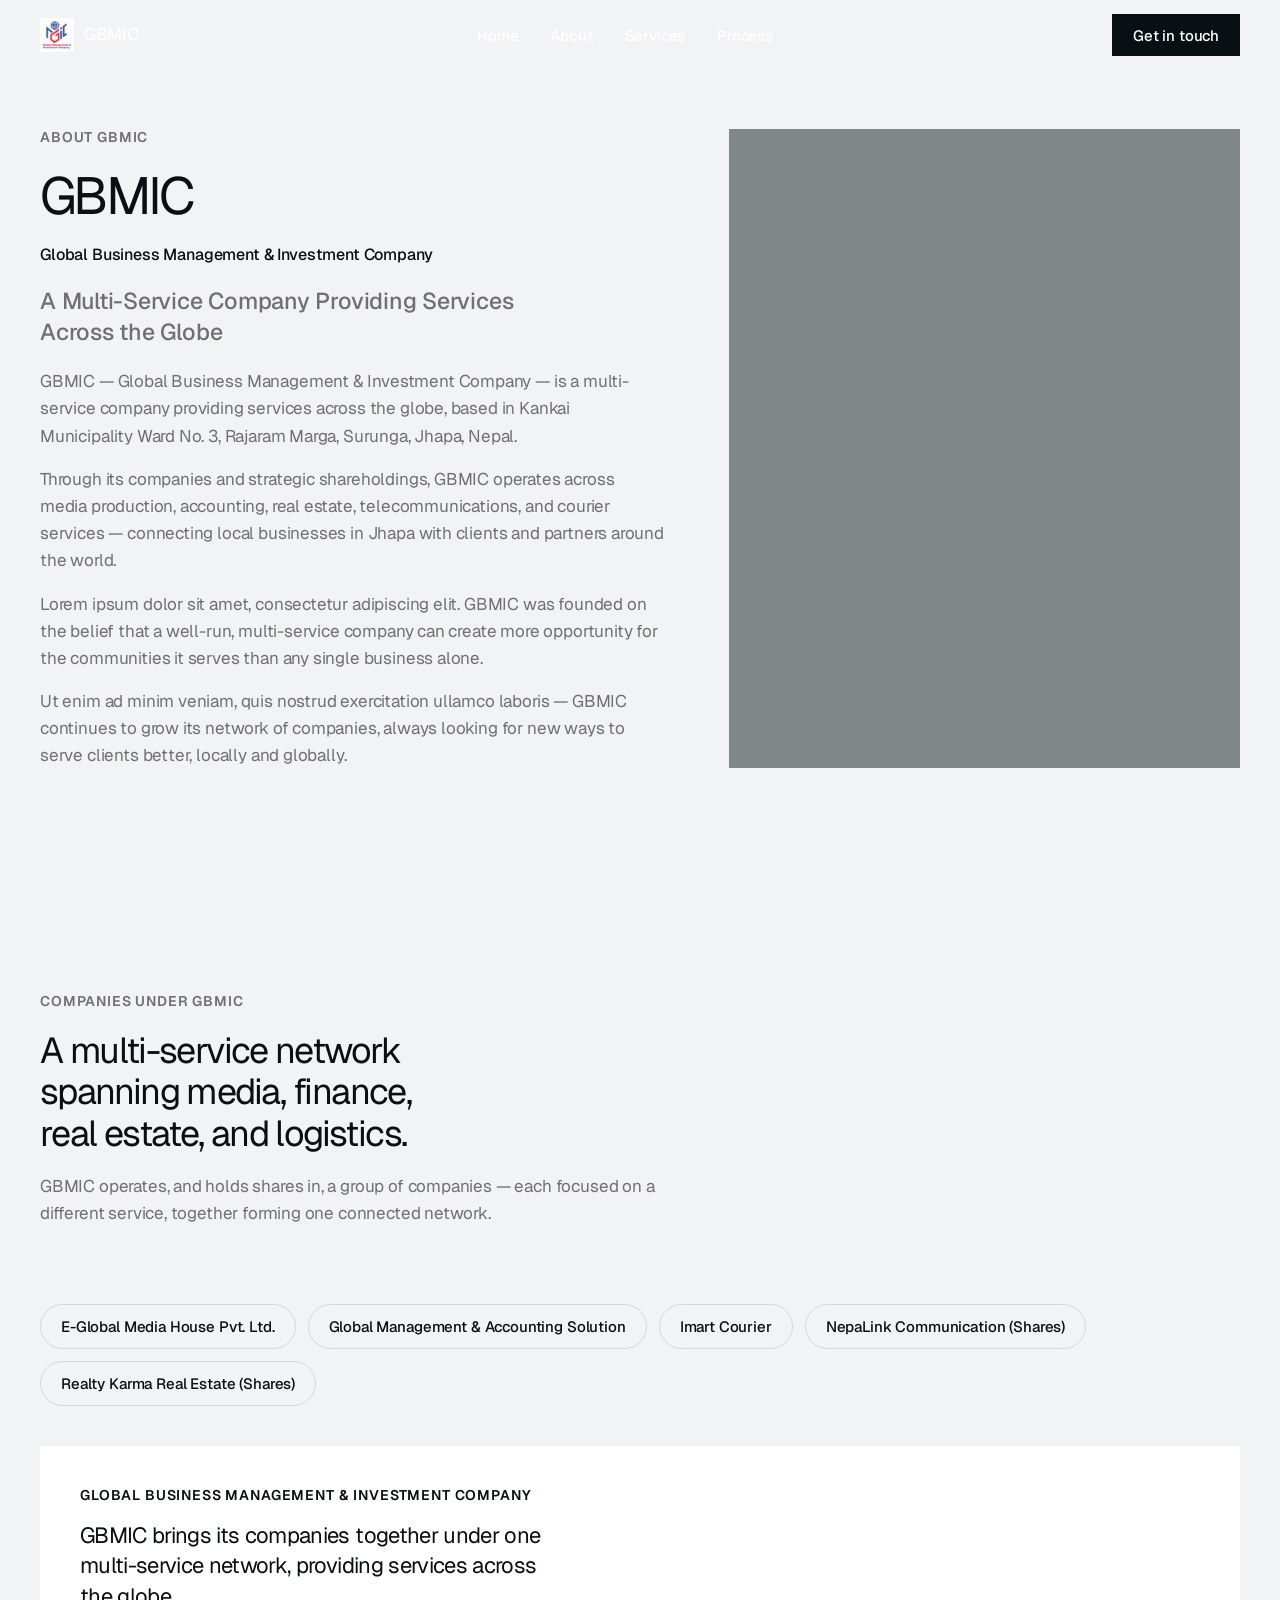
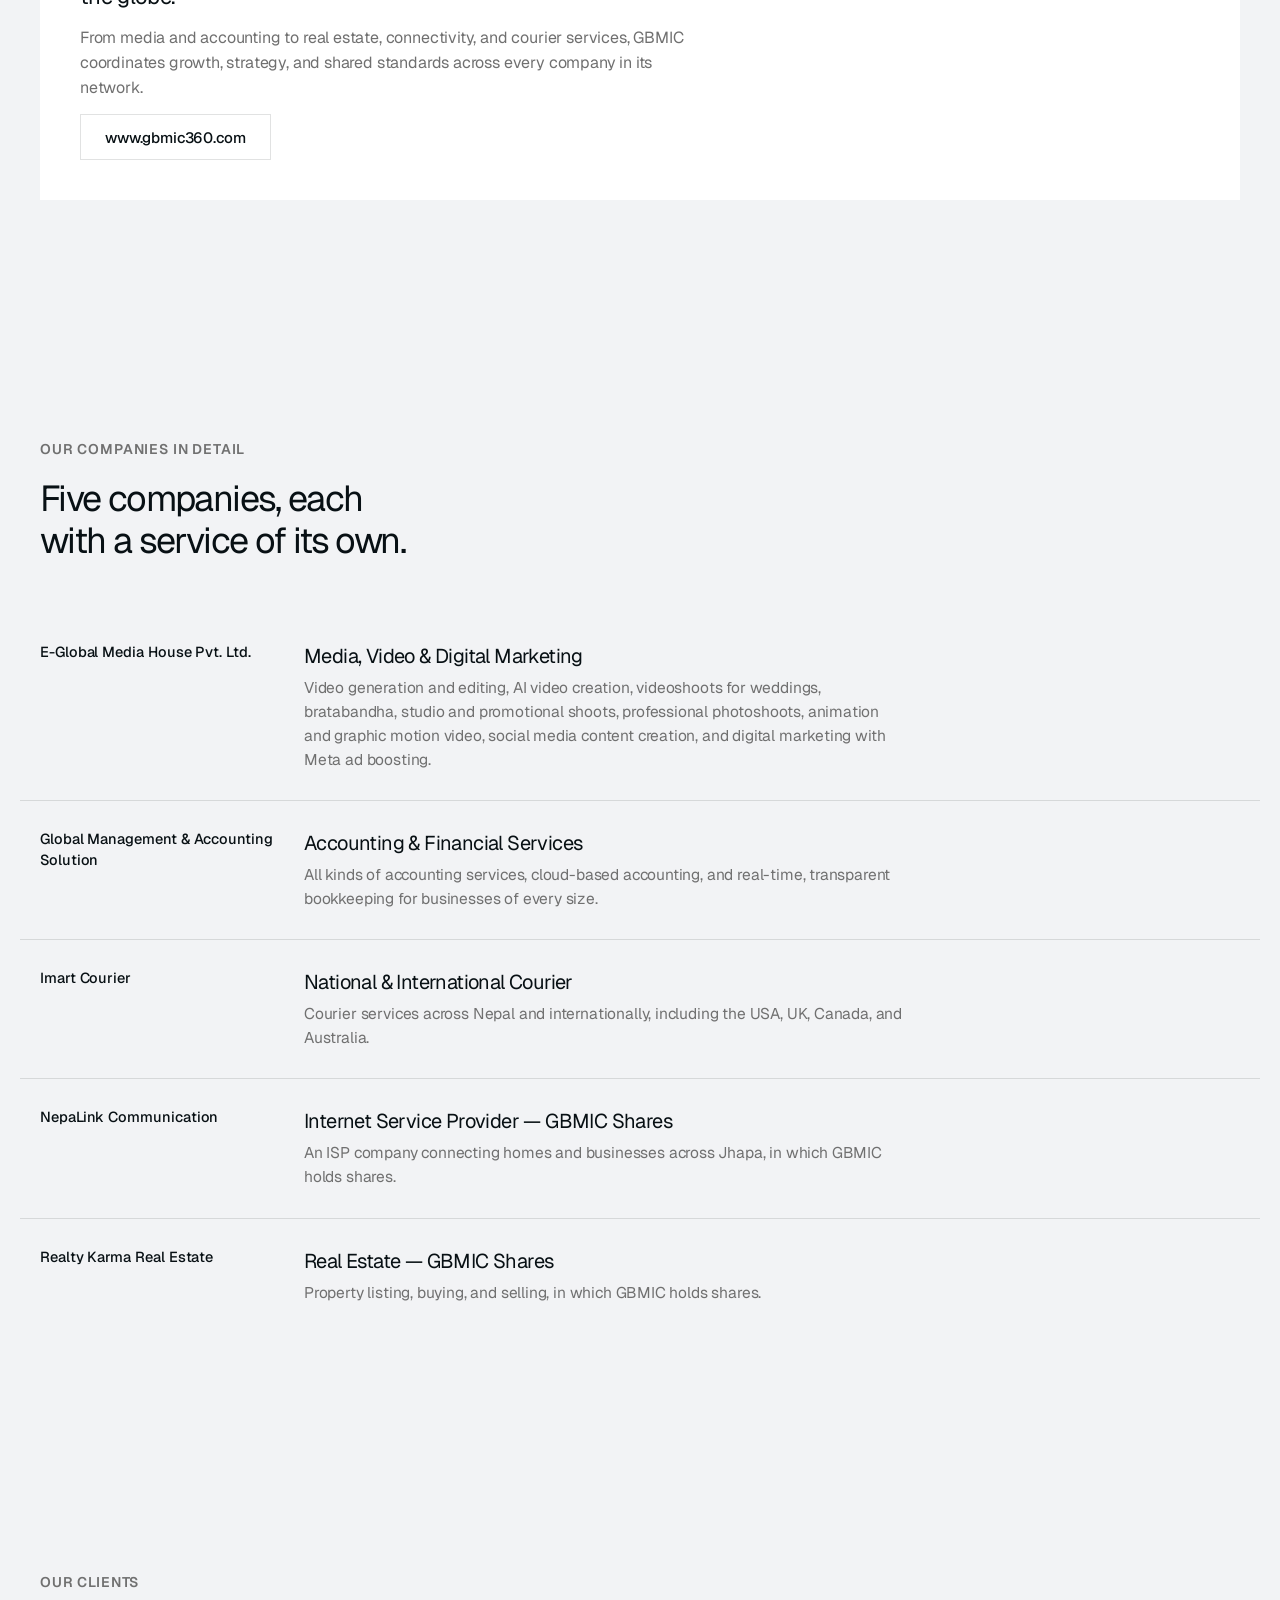
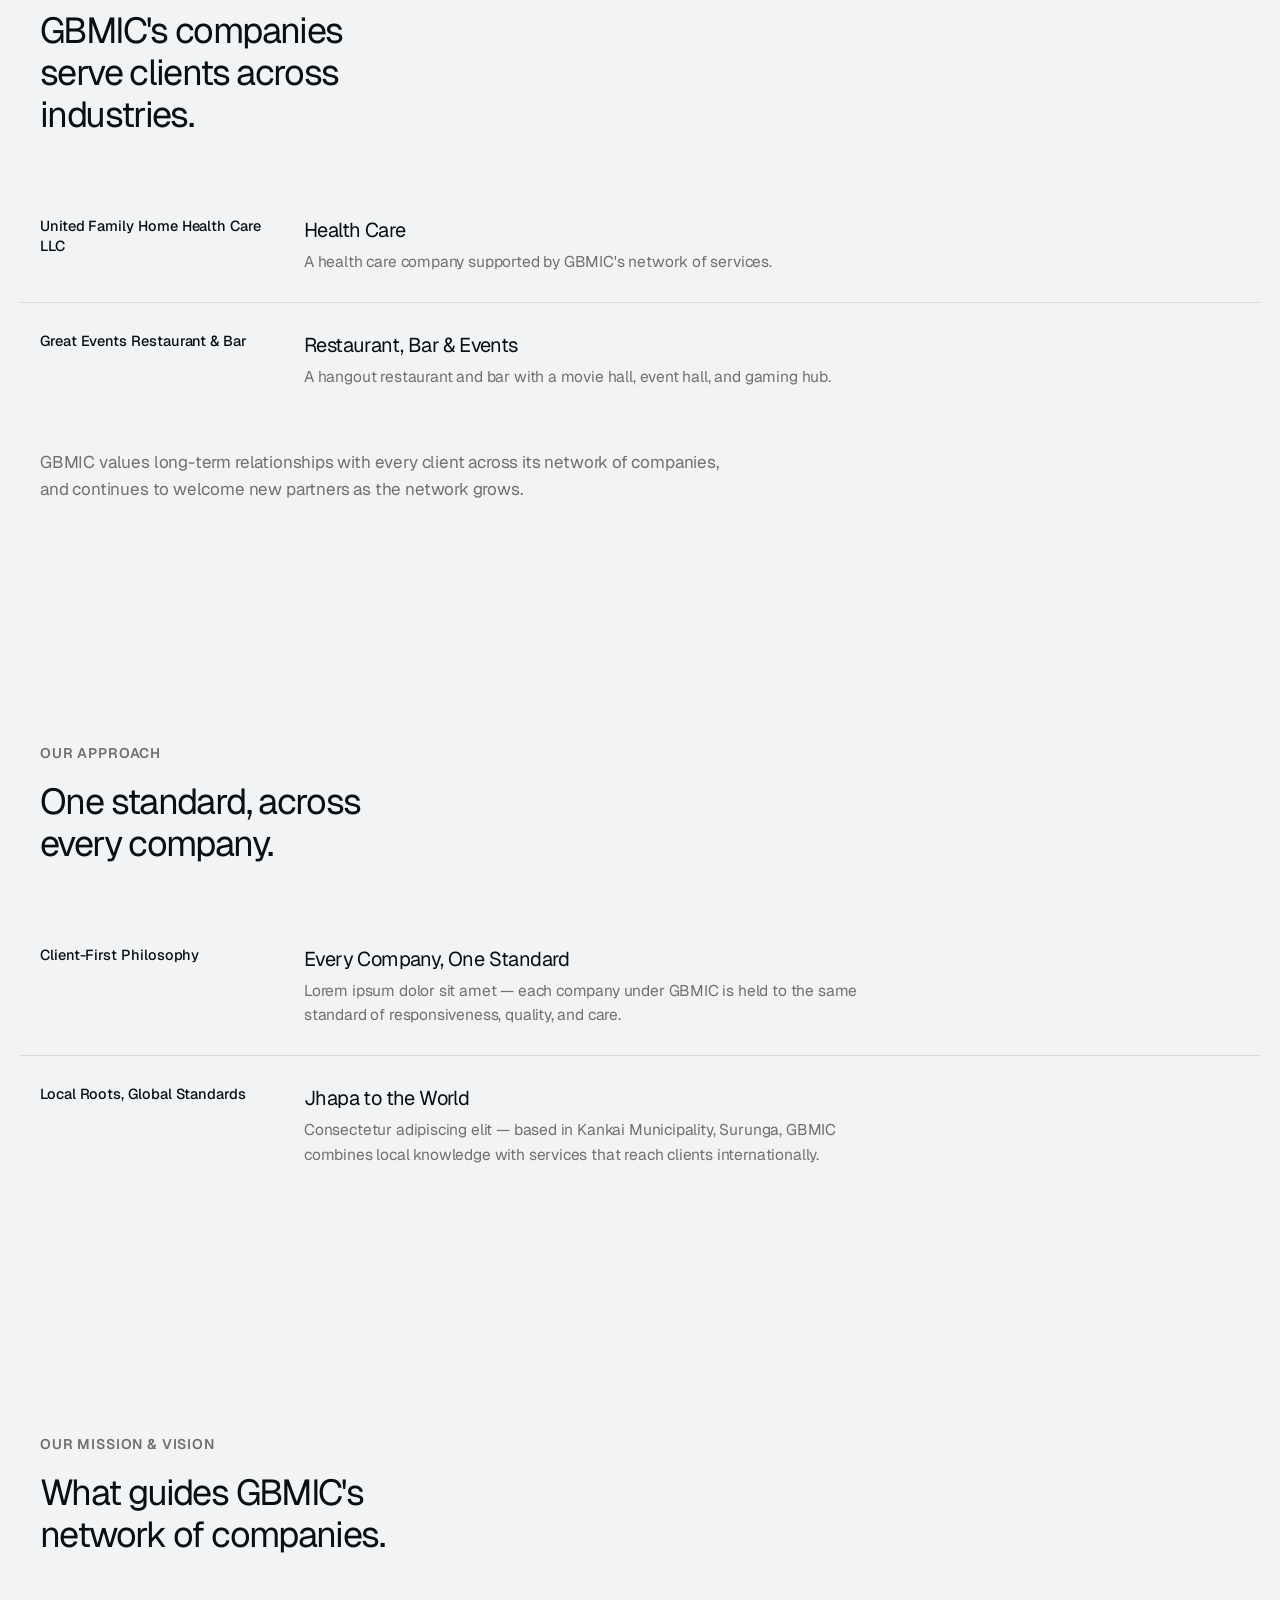
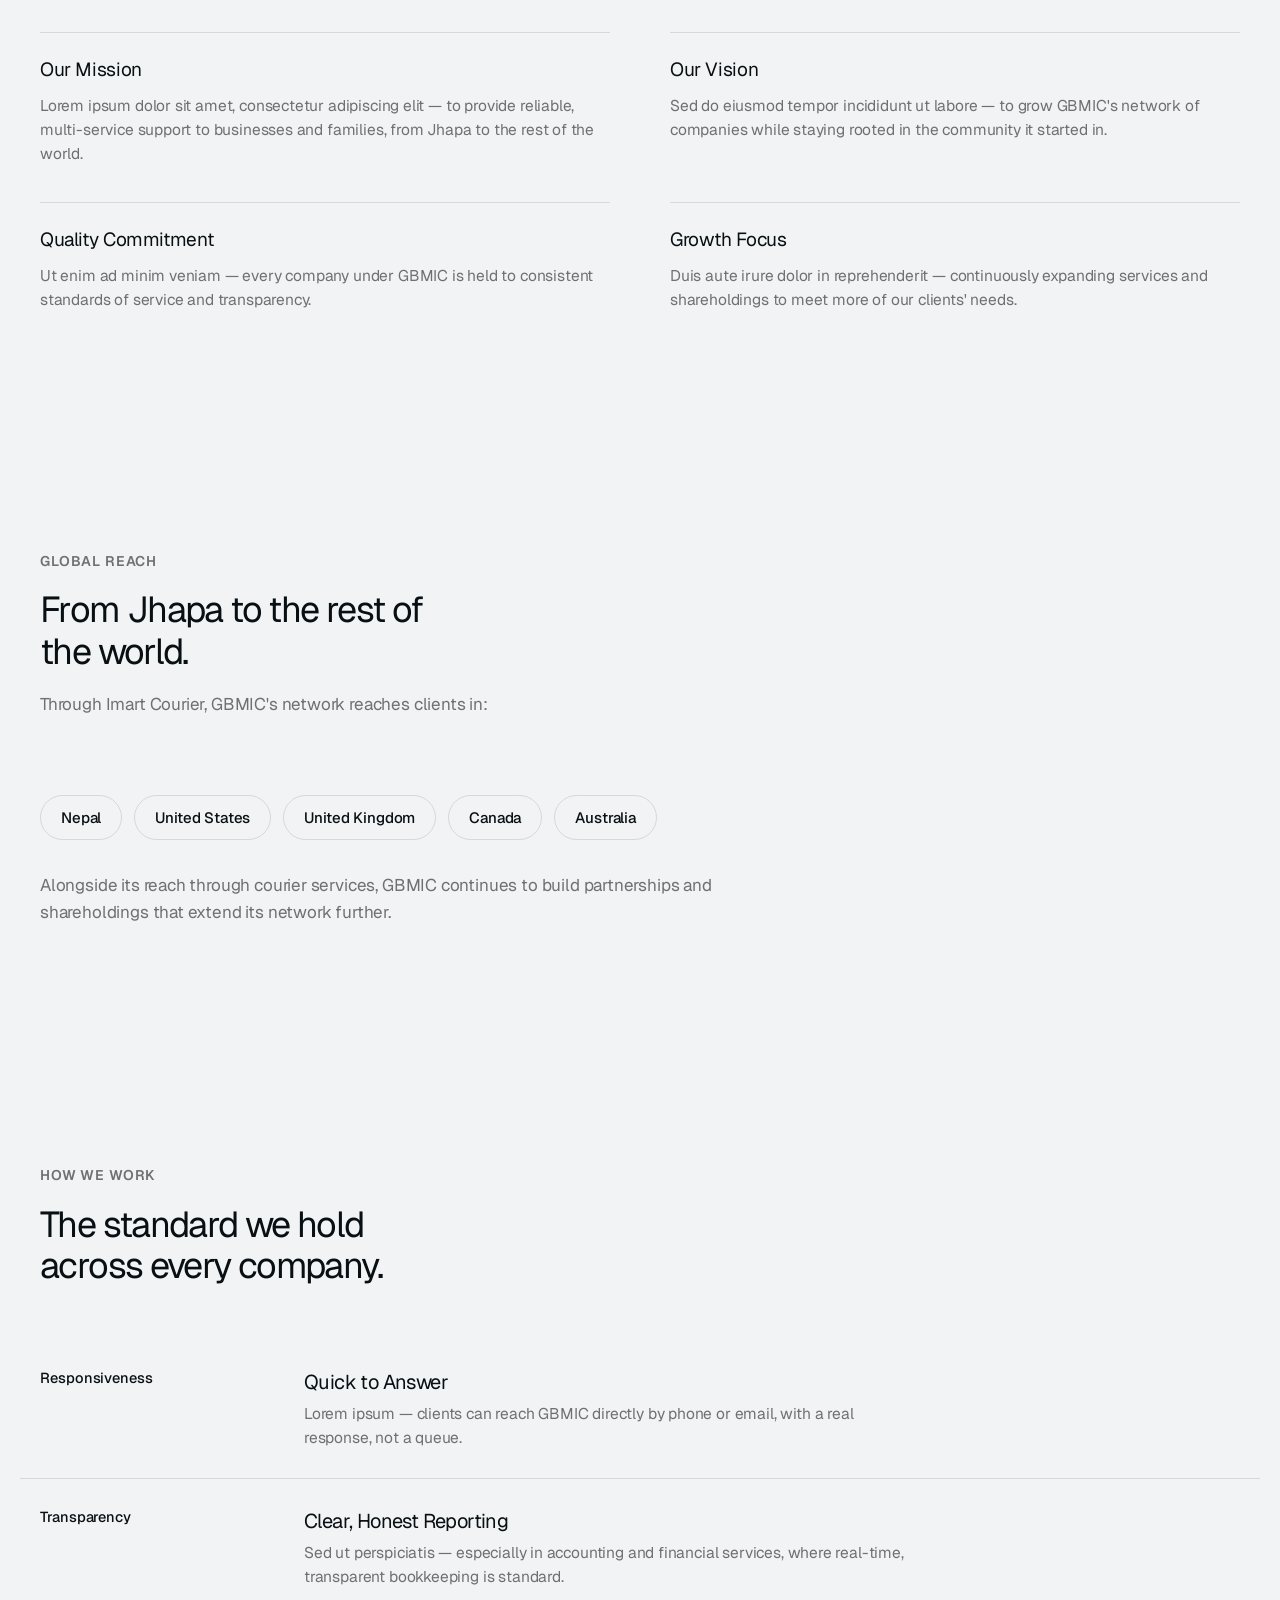
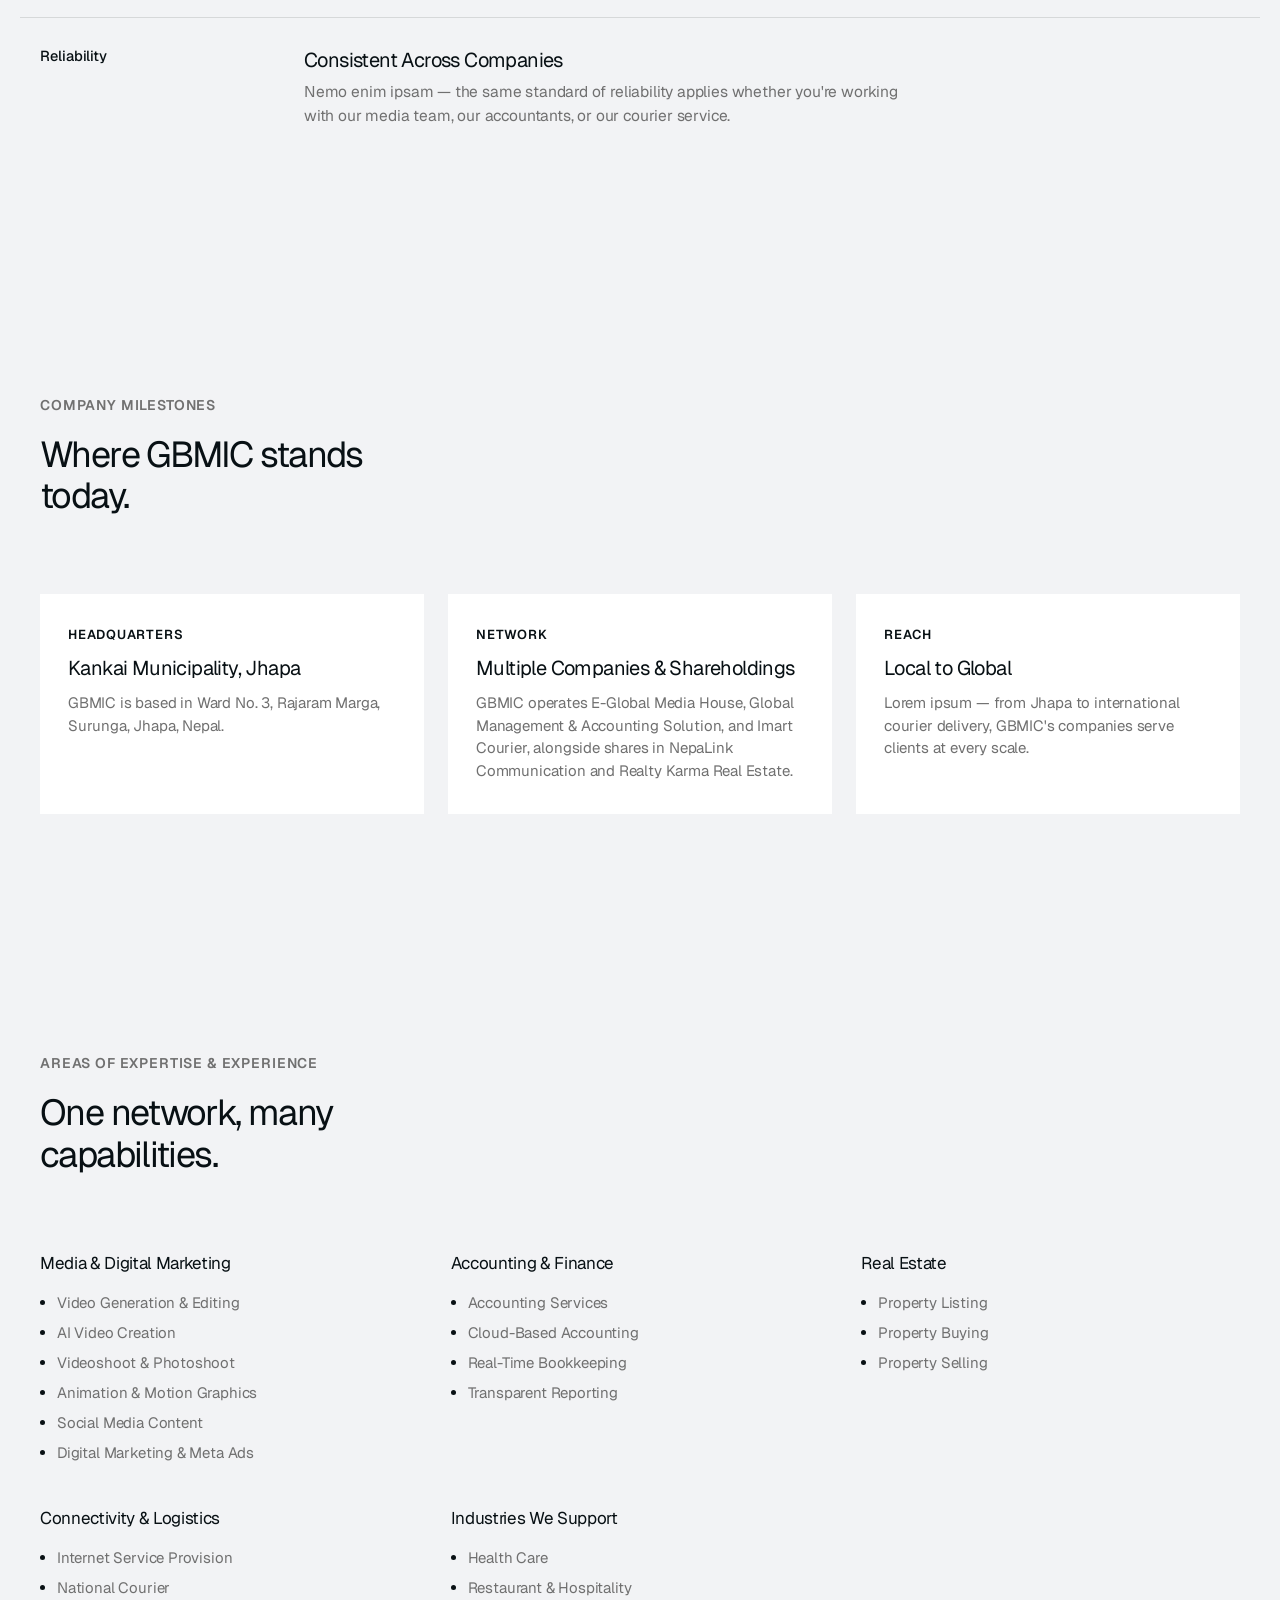
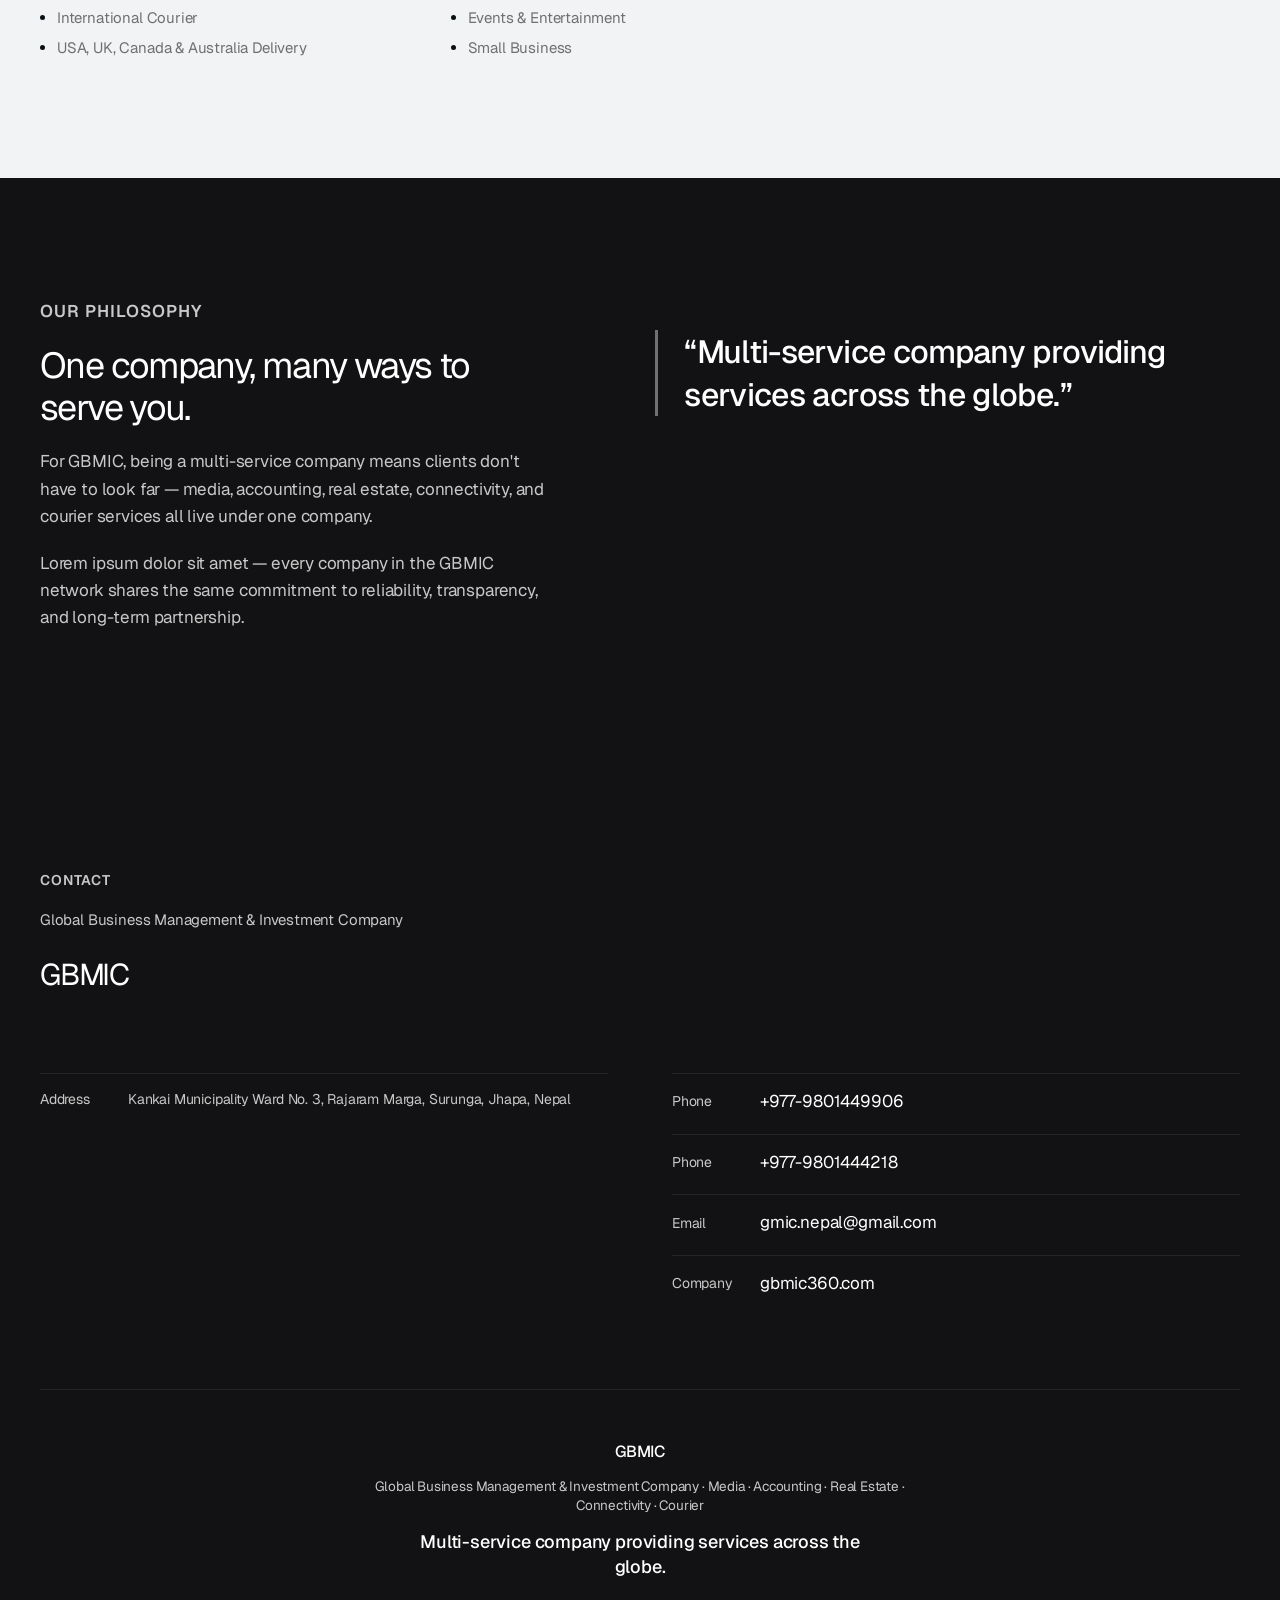
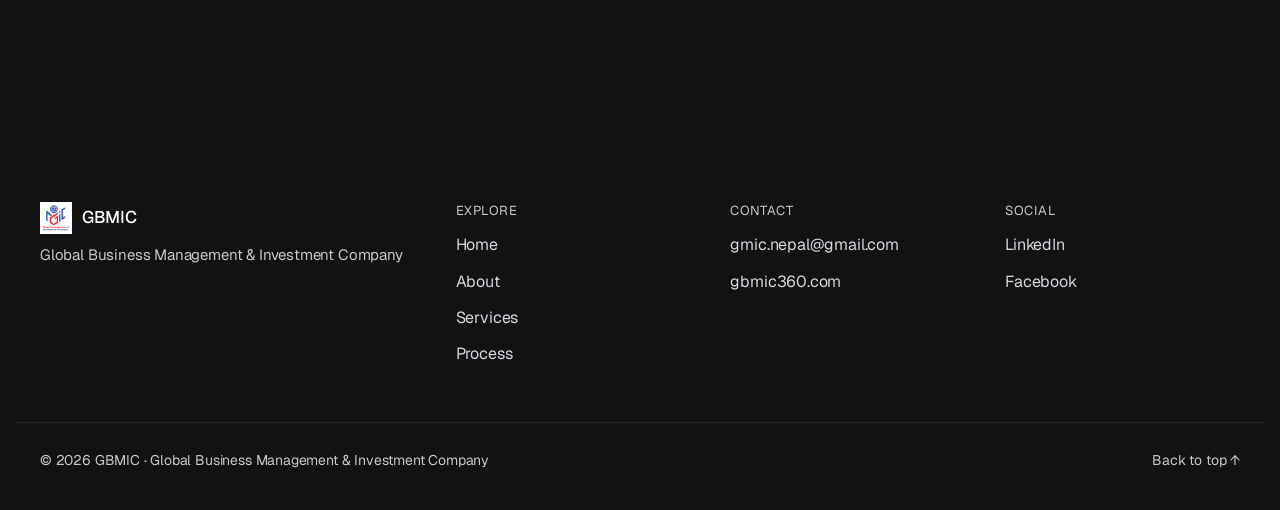
==== commit 934efeb5: "Redesign homepage sections and add animated interactions Rework the landing page onto the monochrome" ====
--- a/about.html
+++ b/about.html
@@ -3,8 +3,8 @@
 <head>
   <meta charset="UTF-8" />
   <meta name="viewport" content="width=device-width, initial-scale=1.0" />
-  <title>About Bhim Gurung — Global CEO, GBMIC</title>
-  <meta name="description" content="About Mr. Bhim Gurung — Global CEO of Global Business Management & Investment Co., entrepreneur, community leader, educator, and musician based in Omaha, Nebraska." />
+  <title>About GBMIC — Global Business Management &amp; Investment Company</title>
+  <meta name="description" content="About GBMIC — a multi-service company based in Kankai Municipality, Jhapa, Nepal, operating across media, accounting, real estate, connectivity, and courier services worldwide." />
 
   <!-- Favicon -->
   <link rel="icon" href="assets/favicon.ico" sizes="any" />
@@ -15,7 +15,7 @@
   <!-- Fonts -->
   <link rel="preconnect" href="https://fonts.googleapis.com" />
   <link rel="preconnect" href="https://fonts.gstatic.com" crossorigin />
-  <link href="https://fonts.googleapis.com/css2?family=Instrument+Sans:ital,wght@0,400..700;1,400..700&display=swap" rel="stylesheet" />
+  <link href="https://fonts.googleapis.com/css2?family=Geist:wght@400;500;600;700&display=swap" rel="stylesheet" />
 
   <link rel="stylesheet" href="css/styles.css" />
   <link rel="stylesheet" href="css/about.css" />
@@ -24,9 +24,9 @@
   <!-- ============ NAV ============ -->
   <header class="nav" data-nav>
     <div class="container nav__inner">
-      <a href="index.html" class="nav__brand" aria-label="Bhim Gurung — home">
-        <img src="assets/logo-header-light.png" alt="Bhim Gurung" class="nav__logo nav__logo--light" width="132" height="33" />
-        <img src="assets/logo-header-dark.png" alt="" aria-hidden="true" class="nav__logo nav__logo--dark" width="132" height="33" />
+      <a href="index.html" class="nav__brand" aria-label="GBMIC — home">
+        <img src="assets/logo-icon.png" alt="GBMIC" class="nav__logo" width="34" height="34" />
+        <span class="nav__wordmark">GBMIC</span>
       </a>
       <nav class="nav__links" aria-label="Primary">
         <a href="index.html">Home</a>
@@ -42,275 +42,263 @@
   </header>
 
   <main id="top">
-    <!-- ============ BIO HEADER ============ -->
+    <!-- ============ ABOUT HEADER ============ -->
     <section class="bioHero">
       <div class="container bioHero__grid">
         <div class="bioHero__body">
-          <p class="eyebrow">About Mr. Bhim Gurung</p>
-          <h1 class="bioHero__name">Bhim Gurung</h1>
-          <p class="bioHero__roles">Global CEO · Entrepreneur · Business Leader · Community Leader · Educator · Musician</p>
-          <p class="bioHero__tagline">A Life of Business, Leadership, Service, Education &amp; Culture</p>
+          <p class="eyebrow">About GBMIC</p>
+          <h1 class="bioHero__name">GBMIC</h1>
+          <p class="bioHero__roles">Global Business Management &amp; Investment Company</p>
+          <p class="bioHero__tagline">A Multi-Service Company Providing Services Across the Globe</p>
           <div class="bioHero__lead">
-            <p>Mr. Bhim Gurung is a multifaceted business executive, entrepreneur, investor, educator, community leader, leadership coach, musician, cultural advocate, and sports enthusiast based in Omaha, Nebraska.</p>
-            <p>With experience across global business management, investment, healthcare services, accounting, real estate, logistics, courier services, restaurant and hospitality, digital marketing and sales, and e-commerce, Mr. Gurung brings a diverse entrepreneurial perspective to business and community development.</p>
-            <p>He currently serves as Global CEO of Global Business Management &amp; Investment Co. (GBMIC), where his work focuses on business development, investment opportunities, strategic relationships, and global growth.</p>
-            <p>Beyond his business career, Mr. Gurung has dedicated significant time to nonprofit organizations, education, community leadership, cultural preservation, music, dance, leadership development, and sports.</p>
+            <p>GBMIC — Global Business Management &amp; Investment Company — is a multi-service company providing services across the globe, based in Kankai Municipality Ward No. 3, Rajaram Marga, Surunga, Jhapa, Nepal.</p>
+            <p>Through its companies and strategic shareholdings, GBMIC operates across media production, accounting, real estate, telecommunications, and courier services — connecting local businesses in Jhapa with clients and partners around the world.</p>
+            <p>Lorem ipsum dolor sit amet, consectetur adipiscing elit. GBMIC was founded on the belief that a well-run, multi-service company can create more opportunity for the communities it serves than any single business alone.</p>
+            <p>Ut enim ad minim veniam, quis nostrud exercitation ullamco laboris — GBMIC continues to grow its network of companies, always looking for new ways to serve clients better, locally and globally.</p>
           </div>
         </div>
         <div class="bioHero__media">
-          <img src="assets/bhim-portrait-alt.jpg" alt="Bhim Gurung" />
-        </div>
-      </div>
-    </section>
-
-    <!-- ============ BUSINESS & ENTREPRENEURSHIP ============ -->
+          <div class="media-placeholder" role="img" aria-label="GBMIC"></div>
+        </div>
+      </div>
+    </section>
+
+    <!-- ============ COMPANIES UNDER GBMIC ============ -->
     <section class="section" id="business">
       <div class="container">
         <div class="section-head">
-          <p class="eyebrow">Business &amp; Entrepreneurship</p>
-          <h2 class="h2">A diverse range of businesses and professional ventures.</h2>
-          <p class="section__intro">His broad business experience has provided him with an understanding of entrepreneurship, operations, management, marketing, investment, sales, strategic planning, and business development.</p>
+          <p class="eyebrow">Companies Under GBMIC</p>
+          <h2 class="h2">A multi-service network spanning media, finance, real estate, and logistics.</h2>
+          <p class="section__intro">GBMIC operates, and holds shares in, a group of companies — each focused on a different service, together forming one connected network.</p>
         </div>
 
         <div class="chipGrid">
-          <span class="chip">Global Business Management &amp; Investment</span>
-          <span class="chip">Healthcare Services</span>
-          <span class="chip">Accounting Services</span>
-          <span class="chip">Real Estate</span>
-          <span class="chip">Logistics</span>
-          <span class="chip">Courier Services</span>
-          <span class="chip">Restaurant &amp; Hospitality</span>
-          <span class="chip">Digital Marketing &amp; Sales</span>
-          <span class="chip">E-Commerce</span>
-          <span class="chip">IT Technologies</span>
+          <span class="chip">E-Global Media House Pvt. Ltd.</span>
+          <span class="chip">Global Management &amp; Accounting Solution</span>
+          <span class="chip">Imart Courier</span>
+          <span class="chip">NepaLink Communication (Shares)</span>
+          <span class="chip">Realty Karma Real Estate (Shares)</span>
         </div>
 
         <div class="calloutCard">
-          <span class="calloutCard__eyebrow">Global Business Management &amp; Investment Co.</span>
-          <h3 class="calloutCard__title">As Global CEO of GBMIC, Mr. Gurung provides executive leadership and strategic direction.</h3>
-          <p class="calloutCard__text">He pursues opportunities for business development, investment, partnerships, and international collaboration.</p>
+          <span class="calloutCard__eyebrow">Global Business Management &amp; Investment Company</span>
+          <h3 class="calloutCard__title">GBMIC brings its companies together under one multi-service network, providing services across the globe.</h3>
+          <p class="calloutCard__text">From media and accounting to real estate, connectivity, and courier services, GBMIC coordinates growth, strategy, and shared standards across every company in its network.</p>
           <a href="https://gbmic360.com" target="_blank" rel="noopener" class="btn btn--ghost">www.gbmic360.com</a>
         </div>
       </div>
     </section>
 
-    <!-- ============ COMMUNITY & NONPROFIT LEADERSHIP ============ -->
-    <section class="section" id="community">
-      <div class="container">
-        <div class="section-head">
-          <p class="eyebrow">Community &amp; Nonprofit Leadership</p>
-          <h2 class="h2">Community service has been an important part of his journey.</h2>
+    <!-- ============ OUR COMPANIES IN DETAIL ============ -->
+    <section class="section" id="companies-detail">
+      <div class="container">
+        <div class="section-head">
+          <p class="eyebrow">Our Companies in Detail</p>
+          <h2 class="h2">Five companies, each with a service of its own.</h2>
         </div>
 
         <ol class="roleList">
           <li class="role">
-            <span class="role__org">Global Bhutanese Organization (GBO)</span>
-            <div class="role__body">
-              <h3 class="role__title">General Secretary &amp; Foreign Affairs</h3>
-              <p class="role__text">Served in a leadership capacity with responsibility for organizational coordination, communications, foreign affairs, and community relationships.</p>
-            </div>
-          </li>
-          <li class="role">
-            <span class="role__org">GBLO</span>
-            <div class="role__body">
-              <h3 class="role__title">Press &amp; Publicity</h3>
-              <p class="role__text">Contributed to press, publicity, public relations, communications, and community outreach.</p>
-            </div>
-          </li>
-          <li class="role">
-            <span class="role__org">Bhutanese American Music Association</span>
-            <div class="role__body">
-              <h3 class="role__title">Former Advisor</h3>
-              <p class="role__text">Provided experience and guidance in support of music, culture, organization, and community activities.</p>
-            </div>
-          </li>
-          <li class="role">
-            <span class="role__org">Bhutanese Community in Nebraska</span>
-            <div class="role__body">
-              <h3 class="role__title">Former President</h3>
-              <p class="role__text">Supported community organization, representation, leadership, and development.</p>
-            </div>
-          </li>
-          <li class="role">
-            <span class="role__org">Buddhist Society of Nebraska</span>
-            <div class="role__body">
-              <h3 class="role__title">Former President</h3>
-              <p class="role__text">Contributed to community activities and organizational leadership.</p>
+            <span class="role__org">E-Global Media House Pvt. Ltd.</span>
+            <div class="role__body">
+              <h3 class="role__title">Media, Video &amp; Digital Marketing</h3>
+              <p class="role__text">Video generation and editing, AI video creation, videoshoots for weddings, bratabandha, studio and promotional shoots, professional photoshoots, animation and graphic motion video, social media content creation, and digital marketing with Meta ad boosting.</p>
+            </div>
+          </li>
+          <li class="role">
+            <span class="role__org">Global Management &amp; Accounting Solution</span>
+            <div class="role__body">
+              <h3 class="role__title">Accounting &amp; Financial Services</h3>
+              <p class="role__text">All kinds of accounting services, cloud-based accounting, and real-time, transparent bookkeeping for businesses of every size.</p>
+            </div>
+          </li>
+          <li class="role">
+            <span class="role__org">Imart Courier</span>
+            <div class="role__body">
+              <h3 class="role__title">National &amp; International Courier</h3>
+              <p class="role__text">Courier services across Nepal and internationally, including the USA, UK, Canada, and Australia.</p>
+            </div>
+          </li>
+          <li class="role">
+            <span class="role__org">NepaLink Communication</span>
+            <div class="role__body">
+              <h3 class="role__title">Internet Service Provider — GBMIC Shares</h3>
+              <p class="role__text">An ISP company connecting homes and businesses across Jhapa, in which GBMIC holds shares.</p>
+            </div>
+          </li>
+          <li class="role">
+            <span class="role__org">Realty Karma Real Estate</span>
+            <div class="role__body">
+              <h3 class="role__title">Real Estate — GBMIC Shares</h3>
+              <p class="role__text">Property listing, buying, and selling, in which GBMIC holds shares.</p>
             </div>
           </li>
         </ol>
       </div>
     </section>
 
-    <!-- ============ EDUCATION & TEACHING ============ -->
-    <section class="section" id="education">
-      <div class="container">
-        <div class="section-head">
-          <p class="eyebrow">Education &amp; Teaching</p>
-          <h2 class="h2">From formal academic study to teaching and community education.</h2>
+    <!-- ============ OUR CLIENTS ============ -->
+    <section class="section" id="clients">
+      <div class="container">
+        <div class="section-head">
+          <p class="eyebrow">Our Clients</p>
+          <h2 class="h2">GBMIC's companies serve clients across industries.</h2>
         </div>
 
         <ol class="roleList">
           <li class="role">
-            <span class="role__org">Omaha Public Schools — USA</span>
-            <div class="role__body">
-              <h3 class="role__title">Teacher</h3>
-              <p class="role__text">Worked as a teacher with Omaha Public Schools, contributing to the education and development of students.</p>
-            </div>
-          </li>
-          <li class="role">
-            <span class="role__org">Balmiki Education Foundation — Jhapa, Nepal</span>
-            <div class="role__body">
-              <h3 class="role__title">Teacher</h3>
-              <p class="role__text">Served as a teacher with the Balmiki Education Foundation in Jhapa, Nepal.</p>
-            </div>
-          </li>
-          <li class="role">
-            <span class="role__org">Since childhood</span>
-            <div class="role__body">
-              <h3 class="role__title">Dance Teacher</h3>
-              <p class="role__text">Involved in teaching dance through schools, ethnic community organizations, cultural programs, and community activities.</p>
+            <span class="role__org">United Family Home Health Care LLC</span>
+            <div class="role__body">
+              <h3 class="role__title">Health Care</h3>
+              <p class="role__text">A health care company supported by GBMIC's network of services.</p>
+            </div>
+          </li>
+          <li class="role">
+            <span class="role__org">Great Events Restaurant &amp; Bar</span>
+            <div class="role__body">
+              <h3 class="role__title">Restaurant, Bar &amp; Events</h3>
+              <p class="role__text">A hangout restaurant and bar with a movie hall, event hall, and gaming hub.</p>
             </div>
           </li>
         </ol>
-        <p class="section__intro" style="margin-top: 32px;">His involvement in education reflects his belief that knowledge, creativity, culture, and leadership can help strengthen future generations.</p>
-      </div>
-    </section>
-
-    <!-- ============ LEADERSHIP & COACHING ============ -->
-    <section class="section" id="leadership">
-      <div class="container">
-        <div class="section-head">
-          <p class="eyebrow">Leadership &amp; Coaching</p>
-          <h2 class="h2">Contributing to leadership development and personal growth.</h2>
+        <p class="section__intro" style="margin-top: 32px;">GBMIC values long-term relationships with every client across its network of companies, and continues to welcome new partners as the network grows.</p>
+      </div>
+    </section>
+
+    <!-- ============ OUR APPROACH ============ -->
+    <section class="section" id="approach">
+      <div class="container">
+        <div class="section-head">
+          <p class="eyebrow">Our Approach</p>
+          <h2 class="h2">One standard, across every company.</h2>
         </div>
 
         <ol class="roleList">
           <li class="role">
-            <span class="role__org">Thrive Leadership Club</span>
-            <div class="role__body">
-              <h3 class="role__title">Leadership Coach</h3>
-              <p class="role__text">Helping support leadership development and personal growth.</p>
-            </div>
-          </li>
-          <li class="role">
-            <span class="role__org">Amway Global America</span>
-            <div class="role__body">
-              <h3 class="role__title">Leadership &amp; Business Development</h3>
-              <p class="role__text">Gained additional experience in entrepreneurship, team development, communication, and business leadership.</p>
+            <span class="role__org">Client-First Philosophy</span>
+            <div class="role__body">
+              <h3 class="role__title">Every Company, One Standard</h3>
+              <p class="role__text">Lorem ipsum dolor sit amet — each company under GBMIC is held to the same standard of responsiveness, quality, and care.</p>
+            </div>
+          </li>
+          <li class="role">
+            <span class="role__org">Local Roots, Global Standards</span>
+            <div class="role__body">
+              <h3 class="role__title">Jhapa to the World</h3>
+              <p class="role__text">Consectetur adipiscing elit — based in Kankai Municipality, Surunga, GBMIC combines local knowledge with services that reach clients internationally.</p>
             </div>
           </li>
         </ol>
       </div>
     </section>
 
-    <!-- ============ MUSIC & CULTURAL ARTS ============ -->
-    <section class="section" id="music">
-      <div class="container">
-        <div class="section-head">
-          <p class="eyebrow">Music &amp; Cultural Arts</p>
-          <h2 class="h2">Music is a significant part of his life and cultural contribution.</h2>
+    <!-- ============ OUR MISSION & VISION ============ -->
+    <section class="section" id="mission">
+      <div class="container">
+        <div class="section-head">
+          <p class="eyebrow">Our Mission &amp; Vision</p>
+          <h2 class="h2">What guides GBMIC's network of companies.</h2>
         </div>
 
         <div class="twoColGrid">
           <div class="featureItem">
-            <h3 class="featureItem__title">Professional Dhuki Tabla Player</h3>
-            <p class="featureItem__text">Experience with modern and traditional music.</p>
+            <h3 class="featureItem__title">Our Mission</h3>
+            <p class="featureItem__text">Lorem ipsum dolor sit amet, consectetur adipiscing elit — to provide reliable, multi-service support to businesses and families, from Jhapa to the rest of the world.</p>
           </div>
           <div class="featureItem">
-            <h3 class="featureItem__title">Multi-Instrumentalist</h3>
-            <p class="featureItem__text">Plays multiple musical instruments, reflecting a broad appreciation and understanding of music and musical traditions.</p>
+            <h3 class="featureItem__title">Our Vision</h3>
+            <p class="featureItem__text">Sed do eiusmod tempor incididunt ut labore — to grow GBMIC's network of companies while staying rooted in the community it started in.</p>
           </div>
           <div class="featureItem">
-            <h3 class="featureItem__title">Music Education</h3>
-            <p class="featureItem__text">Advanced study in music, used in community, cultural, and educational settings.</p>
+            <h3 class="featureItem__title">Quality Commitment</h3>
+            <p class="featureItem__text">Ut enim ad minim veniam — every company under GBMIC is held to consistent standards of service and transparency.</p>
           </div>
           <div class="featureItem">
-            <h3 class="featureItem__title">Cultural Preservation</h3>
-            <p class="featureItem__text">Through music, dance, teaching, and community involvement, contributing to preserving and promoting cultural traditions for younger generations and ethnic communities.</p>
-          </div>
-        </div>
-      </div>
-    </section>
-
-    <!-- ============ DANCE & CULTURAL EDUCATION ============ -->
-    <section class="section" id="dance">
-      <div class="container">
-        <div class="section-head">
-          <p class="eyebrow">Dance &amp; Cultural Education</p>
-          <h2 class="h2">Sharing cultural and artistic knowledge since childhood.</h2>
-          <p class="section__intro">Mr. Gurung began teaching dance during childhood and has continued to share cultural and artistic knowledge through:</p>
+            <h3 class="featureItem__title">Growth Focus</h3>
+            <p class="featureItem__text">Duis aute irure dolor in reprehenderit — continuously expanding services and shareholdings to meet more of our clients' needs.</p>
+          </div>
+        </div>
+      </div>
+    </section>
+
+    <!-- ============ GLOBAL REACH ============ -->
+    <section class="section" id="reach">
+      <div class="container">
+        <div class="section-head">
+          <p class="eyebrow">Global Reach</p>
+          <h2 class="h2">From Jhapa to the rest of the world.</h2>
+          <p class="section__intro">Through Imart Courier, GBMIC's network reaches clients in:</p>
         </div>
 
         <div class="chipGrid">
-          <span class="chip">Schools</span>
-          <span class="chip">Ethnic community organizations</span>
-          <span class="chip">Cultural programs</span>
-          <span class="chip">Community events</span>
-          <span class="chip">Youth activities</span>
-        </div>
-
-        <p class="section__intro" style="margin-top: 32px;">His work in dance and cultural education represents a lifelong commitment to heritage, creativity, cultural identity, and community connection.</p>
-      </div>
-    </section>
-
-    <!-- ============ SPORTS & ATHLETICS ============ -->
-    <section class="section" id="sports">
-      <div class="container">
-        <div class="section-head">
-          <p class="eyebrow">Sports &amp; Athletics</p>
-          <h2 class="h2">Sports have also played an important role in his life.</h2>
+          <span class="chip">Nepal</span>
+          <span class="chip">United States</span>
+          <span class="chip">United Kingdom</span>
+          <span class="chip">Canada</span>
+          <span class="chip">Australia</span>
+        </div>
+
+        <p class="section__intro" style="margin-top: 32px;">Alongside its reach through courier services, GBMIC continues to build partnerships and shareholdings that extend its network further.</p>
+      </div>
+    </section>
+
+    <!-- ============ HOW WE WORK ============ -->
+    <section class="section" id="how-we-work">
+      <div class="container">
+        <div class="section-head">
+          <p class="eyebrow">How We Work</p>
+          <h2 class="h2">The standard we hold across every company.</h2>
         </div>
 
         <ol class="roleList">
           <li class="role">
-            <span class="role__org">Football</span>
-            <div class="role__body">
-              <h3 class="role__title">Football Team Manager</h3>
-              <p class="role__text">Contributing to team organization, coordination, planning, and management.</p>
-            </div>
-          </li>
-          <li class="role">
-            <span class="role__org">Volleyball</span>
-            <div class="role__body">
-              <h3 class="role__title">Volleyball Player</h3>
-              <p class="role__text">Participated as a volleyball player in sporting and community activities.</p>
-            </div>
-          </li>
-          <li class="role">
-            <span class="role__org">Other Games &amp; Sports</span>
-            <div class="role__body">
-              <h3 class="role__title">Participant &amp; Supporter</h3>
-              <p class="role__text">Participated in and supported various other games and sporting activities, reflecting his interest in teamwork, discipline, leadership, and community engagement.</p>
+            <span class="role__org">Responsiveness</span>
+            <div class="role__body">
+              <h3 class="role__title">Quick to Answer</h3>
+              <p class="role__text">Lorem ipsum — clients can reach GBMIC directly by phone or email, with a real response, not a queue.</p>
+            </div>
+          </li>
+          <li class="role">
+            <span class="role__org">Transparency</span>
+            <div class="role__body">
+              <h3 class="role__title">Clear, Honest Reporting</h3>
+              <p class="role__text">Sed ut perspiciatis — especially in accounting and financial services, where real-time, transparent bookkeeping is standard.</p>
+            </div>
+          </li>
+          <li class="role">
+            <span class="role__org">Reliability</span>
+            <div class="role__body">
+              <h3 class="role__title">Consistent Across Companies</h3>
+              <p class="role__text">Nemo enim ipsam — the same standard of reliability applies whether you're working with our media team, our accountants, or our courier service.</p>
             </div>
           </li>
         </ol>
       </div>
     </section>
 
-    <!-- ============ EDUCATIONAL BACKGROUND ============ -->
-    <section class="section" id="academic-background">
-      <div class="container">
-        <div class="section-head">
-          <p class="eyebrow">Educational Background</p>
-          <h2 class="h2">Formal study across business, music, and community leadership.</h2>
+    <!-- ============ COMPANY MILESTONES ============ -->
+    <section class="section" id="milestones">
+      <div class="container">
+        <div class="section-head">
+          <p class="eyebrow">Company Milestones</p>
+          <h2 class="h2">Where GBMIC stands today.</h2>
         </div>
 
         <div class="eduGrid">
           <div class="eduCard">
-            <span class="eduCard__field">Business</span>
-            <h3 class="eduCard__degree">Bachelor of Business Administration — BBA</h3>
-            <p class="eduCard__text">A foundation in business management, entrepreneurship, organizational development, and related disciplines.</p>
+            <span class="eduCard__field">Headquarters</span>
+            <h3 class="eduCard__degree">Kankai Municipality, Jhapa</h3>
+            <p class="eduCard__text">GBMIC is based in Ward No. 3, Rajaram Marga, Surunga, Jhapa, Nepal.</p>
           </div>
           <div class="eduCard">
-            <span class="eduCard__field">Music</span>
-            <h3 class="eduCard__degree">Master's Education</h3>
-            <p class="eduCard__text">Pursued master's-level education and advanced study in music.</p>
+            <span class="eduCard__field">Network</span>
+            <h3 class="eduCard__degree">Multiple Companies &amp; Shareholdings</h3>
+            <p class="eduCard__text">GBMIC operates E-Global Media House, Global Management &amp; Accounting Solution, and Imart Courier, alongside shares in NepaLink Communication and Realty Karma Real Estate.</p>
           </div>
           <div class="eduCard">
-            <span class="eduCard__field">Community Leadership</span>
-            <h3 class="eduCard__degree">Leadership Development</h3>
-            <p class="eduCard__text">Education and development in community leadership, strengthening his ability to serve organizations and communities in leadership roles.</p>
+            <span class="eduCard__field">Reach</span>
+            <h3 class="eduCard__degree">Local to Global</h3>
+            <p class="eduCard__text">Lorem ipsum — from Jhapa to international courier delivery, GBMIC's companies serve clients at every scale.</p>
           </div>
         </div>
       </div>
@@ -321,113 +309,100 @@
       <div class="container">
         <div class="section-head">
           <p class="eyebrow">Areas of Expertise &amp; Experience</p>
-          <h2 class="h2">A diverse professional journey.</h2>
+          <h2 class="h2">One network, many capabilities.</h2>
         </div>
 
         <div class="expertiseGrid">
           <div class="expertiseCol">
-            <h3 class="expertiseCol__title">Business &amp; Executive Leadership</h3>
+            <h3 class="expertiseCol__title">Media &amp; Digital Marketing</h3>
             <ul class="expertiseCol__list">
-              <li>Executive Management</li>
-              <li>Entrepreneurship</li>
-              <li>Business Management</li>
-              <li>Investment</li>
-              <li>Strategic Planning</li>
-              <li>Business Development</li>
+              <li>Video Generation &amp; Editing</li>
+              <li>AI Video Creation</li>
+              <li>Videoshoot &amp; Photoshoot</li>
+              <li>Animation &amp; Motion Graphics</li>
+              <li>Social Media Content</li>
+              <li>Digital Marketing &amp; Meta Ads</li>
             </ul>
           </div>
           <div class="expertiseCol">
-            <h3 class="expertiseCol__title">Community &amp; Organizational Leadership</h3>
+            <h3 class="expertiseCol__title">Accounting &amp; Finance</h3>
             <ul class="expertiseCol__list">
-              <li>Nonprofit Leadership</li>
-              <li>Community Development</li>
-              <li>International Relations</li>
-              <li>Public Relations</li>
-              <li>Press &amp; Publicity</li>
-              <li>Team Building</li>
+              <li>Accounting Services</li>
+              <li>Cloud-Based Accounting</li>
+              <li>Real-Time Bookkeeping</li>
+              <li>Transparent Reporting</li>
             </ul>
           </div>
           <div class="expertiseCol">
-            <h3 class="expertiseCol__title">Education &amp; Development</h3>
+            <h3 class="expertiseCol__title">Real Estate</h3>
             <ul class="expertiseCol__list">
-              <li>Teaching</li>
-              <li>Leadership Coaching</li>
-              <li>Music Education</li>
-              <li>Dance Education</li>
-              <li>Youth &amp; Community Development</li>
+              <li>Property Listing</li>
+              <li>Property Buying</li>
+              <li>Property Selling</li>
             </ul>
           </div>
           <div class="expertiseCol">
-            <h3 class="expertiseCol__title">Business Industries</h3>
+            <h3 class="expertiseCol__title">Connectivity &amp; Logistics</h3>
             <ul class="expertiseCol__list">
-              <li>Healthcare Services</li>
-              <li>Accounting</li>
-              <li>Real Estate</li>
-              <li>Logistics</li>
-              <li>Courier Services</li>
+              <li>Internet Service Provision</li>
+              <li>National Courier</li>
+              <li>International Courier</li>
+              <li>USA, UK, Canada &amp; Australia Delivery</li>
+            </ul>
+          </div>
+          <div class="expertiseCol">
+            <h3 class="expertiseCol__title">Industries We Support</h3>
+            <ul class="expertiseCol__list">
+              <li>Health Care</li>
               <li>Restaurant &amp; Hospitality</li>
-              <li>Digital Marketing &amp; Sales</li>
-              <li>E-Commerce</li>
+              <li>Events &amp; Entertainment</li>
+              <li>Small Business</li>
             </ul>
           </div>
-          <div class="expertiseCol">
-            <h3 class="expertiseCol__title">Arts, Culture &amp; Sports</h3>
-            <ul class="expertiseCol__list">
-              <li>Music</li>
-              <li>Dhuki Tabla</li>
-              <li>Multi-Instrumental Performance</li>
-              <li>Dance</li>
-              <li>Cultural Education</li>
-              <li>Football Management</li>
-              <li>Volleyball</li>
-              <li>Other Sports &amp; Games</li>
-            </ul>
-          </div>
-        </div>
-      </div>
-    </section>
-
-    <!-- ============ LEADERSHIP PHILOSOPHY (DARK) ============ -->
+        </div>
+      </div>
+    </section>
+
+    <!-- ============ OUR PHILOSOPHY (DARK) ============ -->
     <section class="section section--dark" id="philosophy">
       <div class="container philosophy__grid">
         <div class="philosophy__text">
-          <p class="eyebrow eyebrow--light">Leadership Philosophy</p>
-          <h2 class="h2 h2--light">True leadership goes beyond business success.</h2>
-          <p>For him, leadership means creating opportunities, serving communities, developing people, preserving culture, supporting education, encouraging entrepreneurship, and building meaningful relationships.</p>
-          <p>His journey brings together business, education, community service, leadership, culture, music, and sports — reflecting a commitment to making a positive contribution wherever he serves.</p>
+          <p class="eyebrow eyebrow--light">Our Philosophy</p>
+          <h2 class="h2 h2--light">One company, many ways to serve you.</h2>
+          <p>For GBMIC, being a multi-service company means clients don't have to look far — media, accounting, real estate, connectivity, and courier services all live under one company.</p>
+          <p>Lorem ipsum dolor sit amet — every company in the GBMIC network shares the same commitment to reliability, transparency, and long-term partnership.</p>
         </div>
         <blockquote class="pullquote">
-          &ldquo;Business leadership with community service, education, culture, and global vision.&rdquo;
+          &ldquo;Multi-service company providing services across the globe.&rdquo;
         </blockquote>
       </div>
     </section>
 
-    <!-- ============ PROFESSIONAL CONTACT (DARK) ============ -->
+    <!-- ============ COMPANY CONTACT (DARK) ============ -->
     <section class="section section--dark" id="contact">
       <div class="container">
         <div class="section-head">
-          <p class="eyebrow eyebrow--light">Professional Contact</p>
-          <p class="proContact__title">Global CEO</p>
-          <h2 class="proContact__name">Bhim Gurung</h2>
+          <p class="eyebrow eyebrow--light">Contact</p>
+          <p class="proContact__title">Global Business Management &amp; Investment Company</p>
+          <h2 class="proContact__name">GBMIC</h2>
         </div>
 
         <div class="proContact__grid">
           <ul class="contact__list">
-            <li><span>Address</span><span>7440 Crown Point Ave, Omaha, NE 68134, United States</span></li>
+            <li><span>Address</span><span>Kankai Municipality Ward No. 3, Rajaram Marga, Surunga, Jhapa, Nepal</span></li>
           </ul>
           <ul class="contact__list">
-            <li><span>Phone</span><a href="tel:+14023121435">(402) 312-1435</a></li>
-            <li><span>Fax</span><span>(402) 885-895</span></li>
-            <li><span>Email</span><a href="mailto:contact@bhimgurung.com">contact@bhimgurung.com</a></li>
-            <li><span>Personal</span><a href="https://bhimgurung.com" target="_blank" rel="noopener">bhimgurung.com</a></li>
+            <li><span>Phone</span><a href="tel:+9779801449906">+977-9801449906</a></li>
+            <li><span>Phone</span><a href="tel:+9779801444218">+977-9801444218</a></li>
+            <li><span>Email</span><a href="mailto:gmic.nepal@gmail.com">gmic.nepal@gmail.com</a></li>
             <li><span>Company</span><a href="https://gbmic360.com" target="_blank" rel="noopener">gbmic360.com</a></li>
           </ul>
         </div>
 
         <div class="closingBand">
-          <span class="closingBand__name">BHIM GURUNG</span>
-          <p class="closingBand__roles">Global CEO · Business Executive · Entrepreneur · Investor · Community Leader · Educator · Leadership Coach · Musician · Cultural Advocate · Sports Enthusiast</p>
-          <p class="closingBand__tag">Connecting Business, Leadership, Community, Education &amp; Culture for a Global Future.</p>
+          <span class="closingBand__name">GBMIC</span>
+          <p class="closingBand__roles">Global Business Management &amp; Investment Company · Media · Accounting · Real Estate · Connectivity · Courier</p>
+          <p class="closingBand__tag">Multi-service company providing services across the globe.</p>
         </div>
       </div>
     </section>
@@ -437,8 +412,11 @@
   <footer class="footer section--dark">
     <div class="container footer__inner">
       <div class="footer__brand">
-        <img src="assets/logo-dark.png" alt="Bhim Gurung" class="footer__logo" width="176" height="40" />
-        <span class="footer__role">Global CEO · GBMIC</span>
+        <div class="footer__brand-row">
+          <img src="assets/logo-icon.png" alt="GBMIC" class="footer__logo" width="32" height="32" />
+          <span class="footer__wordmark">GBMIC</span>
+        </div>
+        <span class="footer__role">Global Business Management &amp; Investment Company</span>
       </div>
       <nav class="footer__col" aria-label="Footer">
         <span class="footer__label">Explore</span>
@@ -449,7 +427,7 @@
       </nav>
       <div class="footer__col">
         <span class="footer__label">Contact</span>
-        <a href="mailto:contact@bhimgurung.com">contact@bhimgurung.com</a>
+        <a href="mailto:gmic.nepal@gmail.com">gmic.nepal@gmail.com</a>
         <a href="https://gbmic360.com" target="_blank" rel="noopener">gbmic360.com</a>
       </div>
       <div class="footer__col">
@@ -459,7 +437,7 @@
       </div>
     </div>
     <div class="container footer__base">
-      <span>© 2026 Bhim Gurung · Global Business Management &amp; Investment Co.</span>
+      <span>© 2026 GBMIC · Global Business Management &amp; Investment Company</span>
       <a href="#top" class="footer__top">Back to top ↑</a>
     </div>
   </footer>
--- a/css/styles.css
+++ b/css/styles.css
@@ -1,32 +1,35 @@
 /* =========================================================
-   Bhim Gurung — Landing page
-   Look & feel per Design.md (editorial / minimal / brand-orange accent)
+   GBMIC — Landing page
+   Look & feel per Design.md (monochrome / sharp / editorial —
+   see Design.md and design/*.md for the extracted Figma spec)
    ========================================================= */
 
 :root {
-  /* Color */
-  --ink: #111111;
-  --ink-soft: #1f1f1f;
-  --muted: #6c7179;
-  --line: #d1d3d6;
-  --paper: #f7f7f7;
+  /* Color — monochrome only, see design/colors.md */
+  --ink: #081014;
+  --ink-soft: #121214;
+  --muted: #707070;
+  --line: rgba(8, 16, 20, 0.12);
+  --line-strong: rgba(8, 16, 20, 0.4);
+  --paper: #f2f3f5;
   --white: #ffffff;
-  --accent: #f1582d;
-  --accent-rgb: 241, 88, 45;
-  --accent-strong: #d5461f; /* pressed / hover state for accent buttons */
+  --accent: #081014; /* no brand hue in this system — "accent" = ink fill */
+  --accent-rgb: 8, 16, 20;
+  --accent-strong: #000000; /* pressed / hover state for ink-filled buttons */
   --tint-cream: #fefee8;
-  --tint-rose: #fdeee7; /* light wash of the brand orange (icon hover bg) */
+  --tint-rose: rgba(8, 16, 20, 0.06); /* neutral ink wash (icon hover bg) */
   --tint-green: #eefff3;
 
   /* On dark */
-  --muted-dark: #9aa0a8;
-  --line-dark: #333638;
-
-  /* Radii */
-  --r-sm: 12px;
-  --r-md: 20px;
-  --r-lg: 24px;
-  --r-xl: 40px;
+  --muted-dark: #c8c8c8;
+  --line-dark: rgba(255, 255, 255, 0.08);
+  --line-dark-strong: rgba(255, 255, 255, 0.4);
+
+  /* Radii — sharp by default; full-round only for small circular chips */
+  --r-sm: 0px;
+  --r-md: 0px;
+  --r-lg: 0px;
+  --r-xl: 0px;
   --r-pill: 100px;
 
   /* Layout */
@@ -34,11 +37,13 @@
   --pad-x: 24px;
 
   /* Type */
-  --font: "Instrument Sans", system-ui, -apple-system, "Segoe UI", Roboto, sans-serif;
-
-  /* Shadow */
-  --shadow: 0 1px 2px rgba(17, 17, 17, 0.04), 0 12px 32px -12px rgba(17, 17, 17, 0.10);
-  --shadow-hover: 0 2px 4px rgba(17, 17, 17, 0.06), 0 24px 48px -16px rgba(17, 17, 17, 0.16);
+  --font: "Geist", "Inter", -apple-system, "Segoe UI", Roboto, sans-serif;
+
+  /* Shadow — flat design, no elevation. Kept as tokens (set to none)
+     so every var(--shadow) / var(--shadow-hover) consumer goes flat
+     without having to touch each rule individually. */
+  --shadow: none;
+  --shadow-hover: none;
 }
 
 /* ---------- Reset ---------- */
@@ -56,7 +61,7 @@
   font-family: var(--font);
   font-weight: 400;
   color: var(--ink);
-  background: var(--white);
+  background: var(--paper);
   line-height: 1.4;
   letter-spacing: -0.011em;
   -webkit-font-smoothing: antialiased;
@@ -94,26 +99,80 @@
   color: var(--white);
 }
 
-/* Alternating section grounds — quiet separation between the white beats */
+/* Alternating section grounds — quiet separation between the paper beats */
 .section--muted { background: var(--paper); }
+.section--white { background: var(--white); }
 .section--green { background: var(--tint-green); }
-/* keep inner hover states readable when the section itself is tinted */
-.section--muted .step:hover { background: var(--white); }
 
 .eyebrow {
-  font-size: 15px;
-  font-weight: 500;
-  letter-spacing: 0.02em;
+  font-size: 14px;
+  font-weight: 600;
+  letter-spacing: 0.06em;
   color: var(--muted);
   text-transform: uppercase;
 }
 .eyebrow--light { color: var(--muted-dark); }
 
+/* ---------- About (left head, right accordion of divisions) ---------- */
+.aboutGrid {
+  display: grid;
+  grid-template-columns: 0.85fr 1.15fr;
+  gap: clamp(32px, 5vw, 80px);
+  align-items: start;
+}
+.aboutGrid__head { display: flex; flex-direction: column; gap: 20px; align-items: flex-start; position: sticky; top: 120px; }
+.aboutGrid__intro { font-size: 17px; color: var(--muted); line-height: 1.6; max-width: 46ch; }
+
+.aboutAcc { display: flex; flex-direction: column; }
+.aboutAcc__item { border-top: 1px solid var(--line); padding: 6px 0; }
+.aboutAcc__item:last-child { border-bottom: 1px solid var(--line); }
+.aboutAcc__item summary {
+  list-style: none;
+  cursor: pointer;
+  display: flex;
+  align-items: center;
+  gap: 20px;
+  padding: 22px 4px;
+}
+.aboutAcc__item summary::-webkit-details-marker { display: none; }
+.aboutAcc__icon { flex: none; display: flex; align-items: center; justify-content: center; width: 40px; height: 40px; color: var(--ink); }
+.aboutAcc__icon svg { width: 32px; height: 32px; }
+.aboutAcc__title { flex: 1; font-size: 19px; font-weight: 400; letter-spacing: -0.02em; color: var(--muted); transition: color 0.25s ease; }
+.aboutAcc__item[open] .aboutAcc__title { color: var(--ink); }
+.aboutAcc__toggle { flex: none; font-size: 26px; font-weight: 400; color: var(--muted); transition: transform 0.35s ease, color 0.25s ease; line-height: 1; }
+.aboutAcc__toggle::before { content: "+"; }
+.aboutAcc__item[open] .aboutAcc__toggle { transform: rotate(45deg); color: var(--ink); }
+
+/* Animated disclosure. JS drives the height (0 <-> content) and adds
+   .is-animating; the copy fades and rises slightly behind it so the
+   panel reads as unfolding rather than snapping. Without JS the panel
+   has no inline height and simply shows/hides natively. */
+.aboutAcc__panel { overflow: hidden; }
+.js .aboutAcc__panel {
+  transition: height 0.42s cubic-bezier(0.2, 0.7, 0.2, 1);
+}
+.js .aboutAcc__text {
+  opacity: 0;
+  transform: translateY(-6px);
+  transition: opacity 0.34s ease 0.06s, transform 0.34s cubic-bezier(0.2, 0.7, 0.2, 1) 0.06s;
+}
+.js .aboutAcc__item[open] .aboutAcc__text { opacity: 1; transform: none; }
+/* while collapsing, [open] is still set — fade the copy back out with the fold */
+.js .aboutAcc__item.is-closing .aboutAcc__text { opacity: 0; transform: translateY(-6px); }
+/* the +/× mark should flip on the way out too */
+.js .aboutAcc__item.is-closing .aboutAcc__toggle { transform: none; color: var(--muted); }
+.js .aboutAcc__item.is-closing .aboutAcc__title { color: var(--muted); }
+.aboutAcc__text { padding: 0 4px 24px 60px; font-size: 16.5px; color: var(--muted); line-height: 1.55; max-width: 60ch; }
+
+/* Hover affordance on the closed rows */
+.aboutAcc__item:not([open]) summary:hover .aboutAcc__title { color: var(--ink); }
+.aboutAcc__item summary:focus-visible { outline: 2px solid var(--ink); outline-offset: -2px; }
+
 .h2 {
   font-size: clamp(28px, 4vw, 36px);
-  font-weight: 500;
+  font-weight: 400;
   line-height: 1.16;
-  letter-spacing: -0.02em;
+  letter-spacing: -0.045em;
   color: var(--ink);
   max-width: 16ch;
 }
@@ -125,6 +184,7 @@
   gap: 18px;
   margin-bottom: clamp(48px, 6vw, 80px);
 }
+.section__intro { font-size: 17px; color: var(--muted); line-height: 1.6; max-width: 62ch; }
 
 /* ---------- Buttons ---------- */
 .btn {
@@ -152,13 +212,13 @@
 .btn--dark:hover { background: var(--accent-strong); box-shadow: var(--shadow-hover); }
 
 .btn--light { background: var(--white); color: var(--ink); }
-.btn--light:hover { box-shadow: 0 12px 30px -10px rgba(0, 0, 0, 0.5); }
+.btn--light:hover { background: var(--paper); }
 
 .btn--ghost { background: transparent; border-color: var(--line); color: var(--ink); }
-.btn--ghost:hover { border-color: var(--ink); box-shadow: var(--shadow-hover); }
+.btn--ghost:hover { border-color: var(--ink); }
 
 .btn--ghost-invert { background: transparent; border-color: rgba(255, 255, 255, 0.4); color: var(--white); }
-.btn--ghost-invert:hover { border-color: var(--white); background: rgba(255, 255, 255, 0.08); box-shadow: 0 8px 28px -10px rgba(255, 255, 255, 0.18); }
+.btn--ghost-invert:hover { border-color: var(--white); background: rgba(255, 255, 255, 0.08); }
 
 /* =========================================================
    NAV
@@ -174,7 +234,7 @@
   background: rgba(255, 255, 255, 0.72);
   backdrop-filter: saturate(180%) blur(14px);
   -webkit-backdrop-filter: saturate(180%) blur(14px);
-  box-shadow: 0 1px 0 rgba(17, 17, 17, 0.06);
+  box-shadow: 0 1px 0 rgba(8, 16, 20, 0.08);
 }
 .nav__inner {
   display: flex;
@@ -186,24 +246,25 @@
   position: relative;
   display: inline-flex;
   align-items: center;
+  gap: 10px;
 }
 .nav__logo {
   display: block;
-  height: 30px;
-  width: auto;
-  transition: opacity 0.35s ease;
-}
-/* The dark-text lockup sits stacked on top and fades in once the bar
-   turns solid on scroll; the light-text one shows over the hero. */
-.nav__logo--dark {
-  position: absolute;
-  left: 0;
-  top: 50%;
-  transform: translateY(-50%);
-  opacity: 0;
-}
-.nav.is-scrolled .nav__logo--light { opacity: 0; }
-.nav.is-scrolled .nav__logo--dark { opacity: 1; }
+  height: 34px;
+  width: 34px;
+  border-radius: 0;
+  background: var(--white);
+  padding: 3px;
+  object-fit: contain;
+}
+.nav__wordmark {
+  font-size: 17px;
+  font-weight: 500;
+  letter-spacing: -0.02em;
+  color: var(--white);
+  transition: color 0.35s ease;
+}
+.nav.is-scrolled .nav__wordmark { color: var(--ink); }
 .nav__links {
   display: flex;
   gap: 32px;
@@ -283,16 +344,19 @@
 }
 
 /* =========================================================
-   SHOWCASE — solid-slate full-bleed hero beat
+   SHOWCASE — full-bleed hero, content bottom-anchored over a
+   vertical scrim. Matches the Figma hero exactly: image fills
+   the frame, a bottom-to-transparent gradient carries the
+   type, content sits at the bottom edge, not centered.
    ========================================================= */
 .showcase {
   position: relative;
   overflow: hidden;
   display: flex;
-  align-items: center;
-  min-height: 95vh;
-  padding-block: clamp(72px, 10vw, 120px);
-  background: #808788;
+  align-items: flex-end;
+  min-height: clamp(560px, 78vw, 754px);
+  padding-block: 0;
+  background: var(--ink);
   color: var(--white);
 }
 .showcase__media {
@@ -302,19 +366,13 @@
   overflow: hidden;
   pointer-events: none;
 }
-/* Dark-to-clear gradient over the empty side of the photo,
-   so white text stays legible without a separate background block. */
+/* Bottom-anchored scrim so the photo reads clean at the top
+   and resolves to solid ink where the type sits. */
 .showcase__media::after {
   content: "";
   position: absolute;
   inset: 0;
-  background: linear-gradient(
-    90deg,
-    rgba(8, 10, 12, 0.72) 0%,
-    rgba(8, 10, 12, 0.46) 34%,
-    rgba(8, 10, 12, 0.12) 58%,
-    rgba(8, 10, 12, 0) 74%
-  );
+  background: linear-gradient(to bottom, rgba(8, 16, 20, 0) 33%, var(--ink) 100%);
 }
 .showcase__photo-img {
   position: absolute;
@@ -322,28 +380,38 @@
   width: 100%;
   height: 100%;
   object-fit: cover;
-  /* Bhim sits on the right of the frame; keep that side in view and let
-     the crop fall on the empty wall where the gradient / text land. */
-  object-position: right center;
+  object-position: center;
+}
+
+/* Neutral fallback for any media slot without a real photo yet. */
+.media-placeholder {
+  width: 100%;
+  height: 100%;
+  background: #808788;
 }
 .showcase__inner {
   position: relative;
   z-index: 1;
+  width: 100%;
+  padding-top: clamp(96px, 9vw, 140px);
+  padding-bottom: clamp(40px, 6vw, 60px);
+  display: flex;
+  flex-direction: column;
+  gap: 56px;
 }
 .showcase__body {
   display: flex;
   flex-direction: column;
   align-items: flex-start;
-  gap: 20px;
-  max-width: 620px;
+  gap: 36px;
+  max-width: 764px;
 }
 .showcase__title {
-  width: 600px;
   max-width: 100%;
-  font-size: clamp(32px, 4.2vw, 52px);
-  font-weight: 500;
+  font-size: clamp(32px, 5vw, 72px);
+  font-weight: 400;
   line-height: 1.1;
-  letter-spacing: -0.03em;
+  letter-spacing: -0.055em;
   color: var(--white);
 }
 .showcase__lead {
@@ -359,234 +427,276 @@
   margin-top: 8px;
 }
 
+.showcase__corners {
+  display: flex;
+  align-items: center;
+  justify-content: space-between;
+  gap: 16px;
+  font-size: 13px;
+  letter-spacing: 0.01em;
+  color: var(--muted-dark);
+}
+
 @media (max-width: 760px) {
-  .showcase {
-    flex-direction: column;
-    align-items: stretch;
-    min-height: auto;
-    padding-block: 72px 0;
-  }
-  .showcase__media {
-    position: static;
-    height: 340px;
-    margin-top: 32px;
-    order: 3;
-  }
-  .showcase__media::after { display: none; }
-  .showcase__photo-img {
-    position: static;
-    width: 100%;
-    height: 100%;
-    /* Un-mirrored on mobile: there's no overlaid text to coordinate
-       with here, so the photo reads naturally on its own. */
-    transform: none;
-  }
-  .showcase__inner { order: 1; }
-  .showcase__body { max-width: none; }
-  .showcase__lead { max-width: none; }
-}
-
-/* =========================================================
-   ABOUT
-   ========================================================= */
-.about__grid {
-  display: grid;
-  grid-template-columns: 200px 1fr;
-  gap: clamp(32px, 5vw, 72px) clamp(32px, 6vw, 80px);
+  .showcase { min-height: 560px; }
+  .showcase__body { gap: 24px; }
+  .showcase__inner { gap: 32px; }
+  .showcase__corners { font-size: 12px; }
+}
+
+@media (max-width: 520px) {
+  .showcase__corners { flex-direction: column; align-items: flex-start; gap: 6px; }
+}
+
+/* =========================================================
+   LOGO STRIP — a centered 2-row wall of monochrome partner
+   marks directly under the hero, each logo grayscale by default
+   and revealing full color on hover.
+   ========================================================= */
+.logoStrip { padding-block: clamp(56px, 8vw, 96px); }
+.logoStrip__row {
+  display: grid;
+  grid-template-rows: repeat(2, auto);
+  grid-auto-flow: column;
+  grid-auto-columns: max-content;
+  column-gap: clamp(40px, 6vw, 80px);
+  row-gap: clamp(36px, 6vw, 56px);
+  justify-content: center;
+  align-items: center;
+  width: 100%;
+}
+.logoStrip__img {
+  height: 34px;
+  width: auto;
+  max-width: 150px;
+  object-fit: contain;
+  filter: grayscale(1);
+  opacity: 0.55;
+  transition: opacity 0.3s ease, filter 0.3s ease;
+}
+.logoStrip__img:hover { filter: grayscale(0); opacity: 1; }
+
+/* =========================================================
+   FLOAT CARD + PLUS MARK — the small white "callout" card that
+   floats on photography throughout the Figma reference (hero
+   photo corner, Process photo, Case Studies stack), and the
+   two-bar cross mark that's its signature detail. Reusable.
+   See design/imagery-icons.md.
+   ========================================================= */
+.plusMark { position: relative; width: 20px; height: 20px; flex-shrink: 0; }
+.plusMark::before,
+.plusMark::after { content: ""; position: absolute; left: 50%; top: 50%; background: currentColor; }
+.plusMark::before { width: 12px; height: 1.5px; transform: translate(-50%, -50%); }
+.plusMark::after { width: 1.5px; height: 12px; transform: translate(-50%, -50%); }
+
+/* =========================================================
+   DARK CARD GRID — full-bleed photo cards on ink backgrounds
+   with a bottom scrim, corner icon chip, and a caption set
+   outside the card. Matches the Figma "Services" section shape.
+   Used for Our Companies.
+   ========================================================= */
+.darkCardGrid {
+  display: grid;
+  grid-template-columns: repeat(3, 1fr);
+  gap: 20px 20px;
+  row-gap: 44px;
+}
+.darkCard { display: flex; flex-direction: column; gap: 20px; }
+.darkCard__media {
+  position: relative;
+  aspect-ratio: 380 / 520;
+  overflow: hidden;
+  background: var(--ink);
+}
+.darkCard__media img { width: 100%; height: 100%; object-fit: cover; }
+.darkCard__media::after {
+  content: "";
+  position: absolute;
+  inset: 0;
+  background: linear-gradient(to bottom, rgba(8, 16, 20, 0.4) 44%, var(--ink) 100%);
+}
+.darkCard__corner {
+  position: absolute;
+  top: 0;
+  right: 0;
+  z-index: 1;
+  display: flex;
+  align-items: center;
+  justify-content: center;
+  width: 52px;
+  height: 52px;
+  background: var(--white);
+  color: var(--ink);
+}
+.darkCard__title {
+  position: absolute;
+  left: 24px;
+  right: 24px;
+  bottom: 24px;
+  z-index: 1;
+  font-size: 24px;
+  color: var(--white);
+  letter-spacing: -0.03em;
+}
+.darkCard__text { font-size: 16px; color: var(--muted); line-height: 1.5; }
+.darkCard__link {
+  font-size: 15px;
+  font-weight: 500;
+  color: var(--ink);
+  text-decoration: underline;
+  text-underline-offset: 3px;
+  align-self: flex-start;
+}
+
+.darkCard--cta {
+  justify-content: space-between;
+  padding: 24px;
+  background: var(--paper);
+  border: 1px solid var(--line);
+  color: var(--ink);
+  transition: background 0.25s ease, border-color 0.25s ease,
+              transform 0.3s cubic-bezier(0.2, 0.7, 0.2, 1);
+}
+.darkCard--cta:hover { background: var(--white); border-color: var(--ink); transform: translateY(-2px); }
+.darkCard--cta__body { display: flex; flex-direction: column; gap: 6px; }
+.darkCard--cta__title { font-size: 20px; font-weight: 500; letter-spacing: -0.02em; }
+.darkCard--cta__text { font-size: 15px; color: var(--muted); }
+
+/* =========================================================
+   BIZ EXPLORER — a text index of companies on the left that
+   swaps a large photo panel on the right. Hover on pointer
+   devices, click/keyboard everywhere. Used for Our Companies.
+   ========================================================= */
+.bizExp {
+  display: grid;
+  grid-template-columns: 1fr 1fr;
+  gap: clamp(28px, 4vw, 64px);
   align-items: start;
 }
-.about__grid .eyebrow { padding-top: 8px; }
-.about__lead { display: flex; flex-direction: column; gap: 28px; }
-.about__lead .h2 { max-width: 26ch; }
-.about__text {
-  font-size: 19px;
-  line-height: 1.55;
+.bizExp__list { display: flex; flex-direction: column; }
+.bizExp__item {
+  display: grid;
+  grid-template-columns: 1fr auto;
+  align-items: center;
+  gap: 18px;
+  width: 100%;
+  padding: 22px 4px;
+  background: none;
+  border: 0;
+  border-top: 1px solid var(--line);
+  font: inherit;
   color: var(--muted);
-  max-width: 54ch;
-}
-.about__stats {
-  grid-column: 2;
-  display: grid;
-  grid-template-columns: repeat(3, 1fr);
-  gap: 20px;
-  padding-top: 8px;
+  text-align: left;
+  cursor: pointer;
+  transition: color 0.3s ease;
+}
+.bizExp__list > :last-child { border-bottom: 1px solid var(--line); }
+.bizExp__item:hover,
+.bizExp__item.is-active { color: var(--ink); }
+.bizExp__item:focus-visible { outline: 2px solid var(--ink); outline-offset: -2px; }
+.bizExp__name { font-size: clamp(18px, 1.9vw, 22px); font-weight: 400; letter-spacing: -0.03em; }
+/* hand-drawn arrow mark, matching the plusMark bar language */
+.bizExp__mark {
+  position: relative;
+  width: 22px;
+  height: 10px;
+  flex: none;
+  opacity: 0;
+  transform: translateX(-6px);
+  transition: opacity 0.3s ease, transform 0.3s ease;
+}
+.bizExp__mark::before {
+  content: "";
+  position: absolute;
+  left: 0;
+  top: 50%;
+  width: 22px;
+  height: 1.5px;
+  background: currentColor;
+  transform: translateY(-50%);
+}
+.bizExp__mark::after {
+  content: "";
+  position: absolute;
+  right: 0;
+  top: 50%;
+  width: 8px;
+  height: 8px;
+  border-top: 1.5px solid currentColor;
+  border-right: 1.5px solid currentColor;
+  transform: translateY(-50%) rotate(45deg);
+}
+.bizExp__item:hover .bizExp__mark,
+.bizExp__item.is-active .bizExp__mark { opacity: 1; transform: translateX(0); }
+
+.bizExp__panel { position: sticky; top: 120px; }
+.bizExp__media {
+  position: relative;
+  aspect-ratio: 4 / 3;
+  overflow: hidden;
+  background: var(--ink);
+}
+.bizExp__media img {
+  position: absolute;
+  inset: 0;
+  width: 100%;
+  height: 100%;
+  object-fit: cover;
+  opacity: 0;
+  transition: opacity 0.45s ease;
+}
+.bizExp__media img.is-shown { opacity: 1; }
+/* Pure-CSS fallback: hovering a company swaps the photo even if main.js
+   hasn't run (stale cache, JS disabled). While any row is hovered the
+   JS-set default is suppressed, then the hovered index is re-shown —
+   the index rule is more specific, so it wins. */
+.bizExp:has([data-biz-tab]:hover) .bizExp__media img { opacity: 0; }
+.bizExp:has([data-biz-tab][data-index="0"]:hover) .bizExp__media img[data-index="0"],
+.bizExp:has([data-biz-tab][data-index="1"]:hover) .bizExp__media img[data-index="1"],
+.bizExp:has([data-biz-tab][data-index="2"]:hover) .bizExp__media img[data-index="2"],
+.bizExp:has([data-biz-tab][data-index="3"]:hover) .bizExp__media img[data-index="3"],
+.bizExp:has([data-biz-tab][data-index="4"]:hover) .bizExp__media img[data-index="4"] { opacity: 1; }
+.bizExp__text {
+  margin-top: 18px;
+  font-size: 16px;
+  color: var(--muted);
+  line-height: 1.6;
+  max-width: 52ch;
+  min-height: 3.2em;
+}
+
+/* =========================================================
+   FEATURE ROWS — one client per full-width row, alternating
+   large photo and text, hairline-divided. Used for Our Clients.
+   ========================================================= */
+.featureRows { display: flex; flex-direction: column; gap: 4px; }
+.featureRow {
+  display: grid;
+  grid-template-columns: 1fr 1fr;
+  gap: clamp(32px, 5vw, 72px);
+  align-items: center;
+  padding-block: 56px;
   border-top: 1px solid var(--line);
 }
-.stat { display: flex; flex-direction: column; gap: 6px; padding-top: 28px; }
-.stat__num {
-  font-size: clamp(40px, 5vw, 56px);
-  font-weight: 500;
-  letter-spacing: -0.04em;
-  line-height: 1;
-  color: var(--ink);
-}
-.stat__label { font-size: 15px; color: var(--muted); max-width: 20ch; }
-
-/* =========================================================
-   LEADERSHIP
-   ========================================================= */
-.leader__grid {
-  display: grid;
-  grid-template-columns: 280px 1fr;
-  gap: clamp(32px, 5vw, 72px) clamp(32px, 6vw, 80px);
-  align-items: center;
-}
-
-.leader__media { position: relative; }
-.leader__photo {
-  aspect-ratio: 4 / 5;
-  display: flex;
-  flex-direction: column;
-  align-items: center;
-  justify-content: center;
-  gap: 10px;
-  background: var(--paper);
-  border: 1px dashed var(--line);
-  border-radius: 0;
-  color: var(--muted);
-}
-.leader__photo svg { width: 40px; height: 40px; opacity: 0.7; }
-.leader__photo span { font-size: 13px; font-weight: 500; }
-
-.leader__logo {
-  position: absolute;
-  left: -18px;
-  bottom: -18px;
-  width: 84px;
-  height: 84px;
-  display: flex;
-  flex-direction: column;
-  align-items: center;
-  justify-content: center;
-  gap: 4px;
-  padding: 8px;
-  background: var(--white);
-  border: 1px dashed var(--line);
-  border-radius: 0;
-  box-shadow: var(--shadow);
-  color: var(--muted);
-}
-.leader__logo svg { width: 22px; height: 22px; opacity: 0.7; }
-.leader__logo span { font-size: 11px; font-weight: 500; }
-
-.leader__body { display: flex; flex-direction: column; align-items: flex-start; gap: 14px; }
-.leader__role {
-  font-size: 14px;
-  font-weight: 500;
-  color: var(--accent);
-  text-transform: uppercase;
-  letter-spacing: 0.04em;
-}
-.leader__name {
-  font-size: clamp(26px, 3vw, 32px);
-  font-weight: 500;
-  letter-spacing: -0.02em;
-}
-.leader__text { font-size: 17px; color: var(--muted); line-height: 1.55; max-width: 52ch; }
-.leader__cta { margin-top: 6px; }
-
-/* =========================================================
-   BUSINESS & ENTREPRENEURSHIP — text column + capability grid
-   ========================================================= */
-.biz__layout {
-  display: grid;
-  grid-template-columns: minmax(0, 320px) 1fr;
-  gap: clamp(36px, 5vw, 72px);
-  align-items: start;
-}
-.biz__aside {
-  display: flex;
-  flex-direction: column;
-  gap: 20px;
-  position: sticky;
-  top: 96px;
-}
-.biz__aside .h2 { max-width: 20ch; }
-.biz__intro { font-size: 17px; color: var(--muted); line-height: 1.55; }
-
-.biz__grid {
-  display: grid;
-  grid-template-columns: repeat(3, 1fr);
-  gap: 16px;
-}
-.biz__card {
-  display: flex;
-  flex-direction: column;
-  align-items: flex-start;
-  gap: 18px;
-  padding: 28px 24px;
-  background: var(--white);
-  border: 1px solid var(--line);
-  border-radius: 0;
-  transition: box-shadow 0.35s ease, transform 0.35s cubic-bezier(0.2, 0.7, 0.2, 1), border-color 0.35s ease;
-}
-.biz__card:hover { box-shadow: var(--shadow-hover); transform: translateY(-4px); border-color: var(--accent); }
-
-.biz__icon {
-  display: flex;
-  align-items: center;
-  justify-content: center;
-  width: 48px;
-  height: 48px;
-  border-radius: 50%;
-  background: var(--paper);
-  color: var(--ink);
-  flex-shrink: 0;
-  transition: background 0.35s ease, color 0.35s ease;
-}
-.biz__icon svg { width: 22px; height: 22px; }
-.biz__card:hover .biz__icon { background: var(--tint-rose); color: var(--accent); }
-
-.biz__title { font-size: 15.5px; font-weight: 500; letter-spacing: -0.01em; line-height: 1.35; }
-
-.biz__summary {
-  margin-top: 4px;
-  padding-top: 20px;
-  border-top: 1px solid var(--line);
-  font-size: 15px;
-  line-height: 1.65;
-  color: var(--muted);
-}
-
-/* =========================================================
-   SERVICES — Icon Grid
-   ========================================================= */
-.svcD__intro { font-size: 17px; color: var(--muted); line-height: 1.55; max-width: 56ch; }
-
-.svcD__grid {
-  display: grid;
-  grid-template-columns: repeat(3, 1fr);
-}
-.svcD__cell {
-  display: flex;
-  flex-direction: column;
-  gap: 14px;
-  padding: 44px 40px 40px;
-  min-height: 340px;
-  border-bottom: 1px solid var(--line);
-  border-right: 1px solid var(--line);
-  transition: background 0.4s ease;
-}
-.svcD__cell:nth-child(3n) { border-right: 0; }
-.svcD__cell:nth-last-child(-n+3) { border-bottom: 0; }
-.svcD__cell:hover { background: var(--paper); }
-
-.svcD__head { display: flex; align-items: baseline; gap: 12px; }
-.svcD__index { font-size: 14px; font-weight: 500; color: var(--accent); letter-spacing: 0.04em; }
-.svcD__title { font-size: 20px; font-weight: 500; letter-spacing: -0.02em; }
-.svcD__text { font-size: 15px; color: var(--muted); line-height: 1.5; max-width: 32ch; }
-
-.svcD__icon {
-  margin-top: auto;
-  align-self: flex-start;
-  width: clamp(56px, 7vw, 84px);
-  height: clamp(56px, 7vw, 84px);
-  color: var(--ink);
-  opacity: 0.82;
-  transition: color 0.35s ease, opacity 0.35s ease, transform 0.35s cubic-bezier(0.2, 0.7, 0.2, 1);
-}
-.svcD__icon svg { width: 100%; height: 100%; display: block; }
-.svcD__cell:hover .svcD__icon { color: var(--accent); opacity: 1; transform: translateY(-3px); }
+.featureRows > :last-child { border-bottom: 1px solid var(--line); }
+.featureRow__media { position: relative; aspect-ratio: 4 / 3; overflow: hidden; background: var(--ink); }
+.featureRow__media img {
+  width: 100%;
+  height: 100%;
+  object-fit: cover;
+  filter: grayscale(1);
+  transition: filter 0.6s ease, transform 0.6s ease;
+}
+.featureRow:hover .featureRow__media img { filter: grayscale(0); transform: scale(1.03); }
+.featureRow__body { display: flex; flex-direction: column; align-items: flex-start; gap: 4px; }
+.featureRow__num { font-size: 14px; font-weight: 600; letter-spacing: 0.06em; color: var(--muted); text-transform: uppercase; margin-bottom: 12px; }
+.featureRow__title { font-size: clamp(22px, 2.4vw, 28px); font-weight: 400; letter-spacing: -0.03em; margin-bottom: 14px; }
+.featureRow__text { font-size: 16px; color: var(--muted); line-height: 1.6; max-width: 46ch; margin-bottom: 22px; }
+.featureRow--reverse .featureRow__media { order: 2; }
+.featureRow--cta { grid-template-columns: 1fr; text-align: center; background: var(--ink); color: var(--white); padding: 56px 24px; }
+.featureRow--cta .featureRow__body { align-items: center; }
+.featureRow--cta .featureRow__title { color: var(--white); }
+.featureRow--cta .featureRow__text { color: var(--muted-dark); margin-inline: auto; }
 
 /* =========================================================
    EXPLORER — interactive list + detail panel.
@@ -692,390 +802,186 @@
 }
 
 /* =========================================================
-   WHO WE SERVE — two-up feature cards, one accent-highlighted
-   ========================================================= */
-.who__grid {
+   TILE GRID — eyebrow + heading above a grid of icon + title +
+   text tiles, no card, no divider — separation by whitespace
+   alone. Matches the Figma "Framework" section shape.
+   Used for Why Choose Us.
+   ========================================================= */
+.tileGrid__head { margin-bottom: 44px; }
+.tileGrid {
   display: grid;
   grid-template-columns: repeat(2, 1fr);
-  gap: 32px;
-}
-.who__card {
-  display: flex;
-  flex-direction: column;
-  align-items: flex-start;
+  column-gap: clamp(40px, 6vw, 96px);
+  row-gap: 44px;
+}
+.tileGrid--3 { grid-template-columns: repeat(3, 1fr); column-gap: clamp(32px, 4vw, 56px); }
+.tile { display: flex; flex-direction: column; gap: 24px; }
+.tile__mark {
+  display: flex;
+  align-items: center;
+  justify-content: center;
+  width: 40px;
+  height: 40px;
+  color: var(--ink);
+}
+.tile__mark svg { width: 40px; height: 40px; }
+.tile__body { display: flex; flex-direction: column; gap: 12px; }
+.tile__title { font-size: 20px; font-weight: 400; letter-spacing: -0.02em; }
+.tile__text { font-size: 16px; color: var(--muted); line-height: 1.5; }
+
+/* Why Choose Us — left head + CTA, right intro + tile grid */
+.whyGrid {
+  display: grid;
+  grid-template-columns: 0.85fr 1.15fr;
+  gap: clamp(32px, 5vw, 80px);
+  align-items: start;
+}
+.whyGrid__head { display: flex; flex-direction: column; gap: 20px; align-items: flex-start; position: sticky; top: 120px; }
+.whyGrid__intro { font-size: 17px; color: var(--muted); line-height: 1.6; max-width: 60ch; margin-bottom: 48px; }
+
+/* =========================================================
+   TEAM — a grid of photo cards with a bottom scrim and a
+   name/role label. Reuses the same full-bleed-photo-plus-scrim
+   language as the Companies dark cards, since the Figma
+   reference has no dedicated "people grid" section of its own
+   — this is the closest native shape for representing a person.
+   ========================================================= */
+.team__intro { font-size: 17px; color: var(--muted); line-height: 1.55; max-width: 56ch; }
+.team__title { max-width: none; }
+.team__title em { font-style: italic; font-weight: 500; }
+
+.teamGrid {
+  display: grid;
+  grid-template-columns: repeat(4, 1fr);
   gap: 20px;
-  padding: 44px 40px;
-  background: var(--white);
-  border: 1px solid var(--line);
-  border-radius: 0;
-  transition: box-shadow 0.35s ease, transform 0.35s cubic-bezier(0.2, 0.7, 0.2, 1);
-}
-.who__card:hover { box-shadow: var(--shadow-hover); transform: translateY(-4px); }
-
-.who__icon {
-  display: flex;
-  align-items: center;
-  justify-content: center;
-  width: 56px;
-  height: 56px;
-  border-radius: 50%;
-  background: var(--paper);
-  color: var(--ink);
-  flex-shrink: 0;
-}
-.who__icon svg { width: 26px; height: 26px; }
-
-.who__title { font-size: 22px; font-weight: 500; letter-spacing: -0.02em; }
-.who__text { font-size: 16px; line-height: 1.6; color: var(--muted); max-width: 42ch; }
-
-.who__card--accent {
-  background: var(--accent);
-  border-color: transparent;
-  color: var(--white);
-}
-.who__card--accent .who__icon { background: rgba(255, 255, 255, 0.18); color: var(--white); }
-.who__card--accent .who__text { color: rgba(255, 255, 255, 0.86); }
-.who__card--accent:hover { box-shadow: 0 24px 48px -16px rgba(var(--accent-rgb), 0.45); }
-
-/* =========================================================
-   WHY CHOOSE US — four-up icon cards
-   ========================================================= */
-.why__grid {
-  display: grid;
-  grid-template-columns: repeat(4, 1fr);
-  gap: 24px;
-}
-.why__card {
-  display: flex;
-  flex-direction: column;
-  align-items: flex-start;
-  gap: 16px;
-  padding: 32px 28px;
-  background: var(--white);
-  border: 1px solid var(--line);
-  border-radius: 0;
-  transition: box-shadow 0.35s ease, transform 0.35s cubic-bezier(0.2, 0.7, 0.2, 1), border-color 0.35s ease;
-}
-.why__card:hover { box-shadow: var(--shadow-hover); transform: translateY(-4px); border-color: var(--accent); }
-
-.why__icon {
-  display: flex;
-  align-items: center;
-  justify-content: center;
-  width: 52px;
-  height: 52px;
-  border-radius: 50%;
-  background: var(--paper);
-  color: var(--ink);
-  transition: background 0.35s ease, color 0.35s ease;
-}
-.why__icon svg { width: 24px; height: 24px; }
-.why__card:hover .why__icon { background: var(--tint-rose); color: var(--accent); }
-
-.why__title { font-size: 18px; font-weight: 500; letter-spacing: -0.02em; }
-.why__text { font-size: 15px; line-height: 1.55; color: var(--muted); }
-
-/* =========================================================
-   TEAM — click-to-open profile carousel
-   ========================================================= */
-.team__intro { font-size: 17px; color: var(--muted); line-height: 1.55; max-width: 56ch; }
-.team__title em { font-style: italic; font-weight: 500; }
-
-.team__carousel { position: relative; }
-
-.team__track {
-  display: flex;
-  gap: 20px;
-  overflow-x: auto;
-  scroll-snap-type: x mandatory;
-  scroll-padding-left: var(--pad-x);
-  -webkit-overflow-scrolling: touch;
-  scrollbar-width: none;
-  /* bleed the row to the container edge so cards run off-screen */
-  margin-right: calc(var(--pad-x) * -1);
-  padding-right: var(--pad-x);
-}
-.team__track::-webkit-scrollbar { display: none; }
-
-.team__card {
+}
+.teamCard {
   position: relative;
-  flex: 0 0 300px;
-  height: 400px;
-  scroll-snap-align: start;
-  background: var(--paper);
-  border: 1px solid var(--line);
   overflow: hidden;
-  transition: border-color 0.35s ease, box-shadow 0.35s ease;
-}
-
-/* photo — plays the "photo" role; sits under the bio layer */
-.team__photo {
-  position: absolute;
-  inset: 0;
-  z-index: 1;
+  aspect-ratio: 3 / 4;
+  background: var(--ink);
+}
+.teamCard__media { position: absolute; inset: 0; }
+.teamCard__media img {
   width: 100%;
   height: 100%;
   object-fit: cover;
   object-position: top center;
   filter: grayscale(1) contrast(1.03);
-}
-
-/* bottom scrim so the name / role stay legible over the photo */
-.team__card::after {
+  transition: filter 0.5s ease;
+}
+.teamCard:hover .teamCard__media img { filter: grayscale(0) contrast(1.03); }
+.teamCard__media::after {
   content: "";
   position: absolute;
-  left: 0;
-  right: 0;
-  bottom: 0;
-  height: 62%;
-  z-index: 2;
-  background: linear-gradient(to top, rgba(17, 17, 17, 0.86), rgba(17, 17, 17, 0.4) 42%, rgba(17, 17, 17, 0));
-  pointer-events: none;
-  transition: opacity 0.4s ease;
-}
-.team__card.is-open::after,
-.team__card:focus-within::after { opacity: 0; }
-
-.team__meta {
+  inset: 0;
+  background: linear-gradient(to bottom, rgba(8, 16, 20, 0) 50%, var(--ink) 100%);
+}
+.teamCard__meta {
   position: absolute;
-  left: 24px;
-  right: 24px;
-  bottom: 22px;
-  z-index: 3;
+  left: 20px;
+  right: 20px;
+  bottom: 20px;
   display: flex;
   flex-direction: column;
   gap: 4px;
 }
-.team__name { font-size: 18px; font-weight: 500; letter-spacing: -0.02em; color: var(--white); }
-.team__role { font-size: 12.5px; font-weight: 500; letter-spacing: 0.04em; text-transform: uppercase; color: rgba(255, 255, 255, 0.72); }
-/* bio layer — frosted primary-colour wash over the photo, under the toggle */
-.team__bio {
-  position: absolute;
-  inset: 0;
-  z-index: 2;
-  display: flex;
-  align-items: flex-end;
-  padding: 24px 24px 92px;
-  background: rgba(var(--accent-rgb), 0.5);
-  -webkit-backdrop-filter: blur(10px);
-  backdrop-filter: blur(10px);
-  opacity: 0;
-  visibility: hidden;
-  transition: opacity 0.4s ease, visibility 0s linear 0.4s;
-}
-.team__bio p { font-size: 14px; line-height: 1.6; color: rgba(255, 255, 255, 0.95); }
-
-/* full-surface toggle — always on top, so a click anywhere flips the card */
-.team__toggle {
-  position: absolute;
-  inset: 0;
-  z-index: 4;
-  width: 100%;
-  height: 100%;
-  padding: 0;
-  margin: 0;
-  border: 0;
-  background: transparent;
-  cursor: pointer;
-}
-.team__toggle:focus-visible { outline: 2px solid var(--accent); outline-offset: -4px; }
-
-.team__plus {
-  position: absolute;
-  top: 18px;
-  right: 18px;
-  z-index: 5;
-  width: 22px;
-  height: 22px;
-  pointer-events: none;
-}
-.team__plus::before,
-.team__plus::after {
-  content: "";
-  position: absolute;
-  left: 50%;
-  top: 50%;
-  width: 13px;
-  height: 1.5px;
-  background: var(--ink);
-  transition: transform 0.35s cubic-bezier(0.2, 0.7, 0.2, 1), background 0.35s ease;
-}
-.team__plus::before { transform: translate(-50%, -50%); }
-.team__plus::after { transform: translate(-50%, -50%) rotate(90deg); }
-
-/* open (JS) + keyboard-focus (no-JS) states */
-.team__card.is-open .team__bio,
-.team__card:focus-within .team__bio {
-  opacity: 1;
-  visibility: visible;
-  transition: opacity 0.4s ease, visibility 0s;
-}
-.team__card.is-open .team__plus::before { transform: translate(-50%, -50%) rotate(45deg); }
-.team__card.is-open .team__plus::after { transform: translate(-50%, -50%) rotate(-45deg); }
-.team__card.is-open .team__plus::before,
-.team__card.is-open .team__plus::after { background: var(--white); }
-
-/* controls */
-.team__controls {
-  display: flex;
-  align-items: center;
-  justify-content: space-between;
-  gap: 24px;
-  margin-top: 28px;
-}
-.team__progress {
-  position: relative;
-  flex: 1;
-  height: 2px;
-  background: var(--line);
-  overflow: hidden;
-}
-.team__progress span {
-  position: absolute;
-  left: 0;
-  top: 0;
-  height: 100%;
-  width: 20%;
-  background: var(--accent);
-  transition: width 0.2s ease, left 0.2s ease;
-}
-.team__arrows { display: flex; gap: 10px; flex-shrink: 0; }
-.team__arrow {
-  display: inline-flex;
-  align-items: center;
-  justify-content: center;
-  width: 46px;
-  height: 46px;
-  border: 1px solid var(--line);
-  background: transparent;
-  color: var(--ink);
-  cursor: pointer;
-  transition: border-color 0.25s ease, color 0.25s ease, opacity 0.25s ease;
-}
-.team__arrow:hover { border-color: var(--ink); }
-.team__arrow:disabled { opacity: 0.3; cursor: default; }
-.team__arrow:focus-visible { outline: 2px solid var(--accent); outline-offset: 2px; }
-
-.u-visually-hidden {
-  position: absolute;
-  width: 1px;
-  height: 1px;
-  margin: -1px;
-  padding: 0;
-  border: 0;
-  overflow: hidden;
-  clip: rect(0 0 0 0);
-  clip-path: inset(50%);
-  white-space: nowrap;
-}
-
-/* =========================================================
-   PROCESS
+.teamCard__name { font-size: 18px; color: var(--white); letter-spacing: -0.02em; }
+.teamCard__role { font-size: 12px; font-weight: 500; letter-spacing: 0.06em; text-transform: uppercase; color: var(--muted-dark); }
+
+/* =========================================================
+   PROCESS — left: sticky eyebrow + heading + CTA. Right: a
+   large-numeral, hairline-divided step list with a staggered
+   scroll-reveal per row and a quiet ink shift on hover.
    ========================================================= */
 .process__grid {
   display: grid;
-  grid-template-columns: 2fr 3fr;
+  grid-template-columns: 0.75fr 1.25fr;
   gap: clamp(32px, 5vw, 80px);
   align-items: start;
 }
-.process__intro { display: flex; flex-direction: column; gap: 18px; }
+.process__intro { display: flex; flex-direction: column; align-items: flex-start; gap: 20px; position: sticky; top: 120px; }
 
 .steps {
   display: flex;
   flex-direction: column;
 }
 .step {
-  display: grid;
-  grid-template-columns: 64px 1fr;
-  gap: 24px;
-  margin-inline: -20px;
-  padding: 32px 20px;
-  border-bottom: 1px solid var(--line);
-  transition: background 0.3s ease;
-}
-.step:first-child { padding-top: 4px; }
-.step:hover { background: var(--paper); }
+  position: relative;
+  display: grid;
+  grid-template-columns: 88px 1fr;
+  gap: 28px;
+  padding: 36px 4px;
+  border-top: 1px solid var(--line);
+}
+.step:last-child { border-bottom: 1px solid var(--line); }
 .step__num {
-  font-size: 22px;
-  font-weight: 500;
-  color: var(--accent);
-  letter-spacing: 0.02em;
-  transition: color 0.3s ease;
-}
-.step__body { display: flex; flex-direction: column; gap: 8px; }
-.step__title { font-size: 22px; font-weight: 500; letter-spacing: -0.02em; transition: color 0.3s ease; }
-.step:hover .step__title { color: var(--accent); }
+  font-size: clamp(30px, 3vw, 38px);
+  font-weight: 400;
+  color: var(--line-strong);
+  letter-spacing: -0.02em;
+  font-variant-numeric: tabular-nums;
+  transition: color 0.4s ease;
+}
+.step:hover .step__num { color: var(--ink); }
+.step__body { display: flex; flex-direction: column; gap: 8px; transition: transform 0.4s cubic-bezier(0.2, 0.7, 0.2, 1); }
+.step:hover .step__body { transform: translateX(6px); }
+.step__title { font-size: 22px; font-weight: 400; letter-spacing: -0.03em; transition: color 0.3s ease; }
 .step__text { font-size: 16px; color: var(--muted); line-height: 1.5; max-width: 60ch; }
 
 /* =========================================================
-   TESTIMONIALS
-   ========================================================= */
-.testi .section-head {
-  align-items: center;
-  text-align: center;
-  max-width: 620px;
-  margin-inline: auto;
-}
-.testi .section-head .h2 { max-width: 22ch; }
-.testi__intro { font-size: 17px; color: var(--muted); line-height: 1.55; }
-
+   TESTIMONIALS — white cards with an avatar row, a 24px
+   quote, and a name/role block set off by a left border.
+   Matches the Figma testimonial card exactly.
+   ========================================================= */
 .testi__grid {
   display: grid;
   grid-template-columns: repeat(3, 1fr);
-  gap: clamp(32px, 5vw, 64px);
+  gap: 10px;
 }
 .testi__card {
   display: flex;
   flex-direction: column;
-  align-items: center;
-  text-align: center;
-  gap: 22px;
-  padding: 0;
-  margin: 0;
-  background: none;
-}
-
-.testi__mark {
-  display: flex;
-  color: var(--accent);
-}
-.testi__mark svg { width: 34px; height: auto; }
-
-.testi__quote {
-  font-size: 19px;
-  font-weight: 500;
-  line-height: 1.5;
-  letter-spacing: -0.01em;
-  color: var(--ink);
-  max-width: 34ch;
-}
-.testi__quote::before { content: "\201C"; }
-.testi__quote::after { content: "\201D"; }
-
-.testi__person {
-  display: flex;
-  flex-direction: column;
-  align-items: center;
-  gap: 10px;
-  margin-top: auto;
-  padding-top: 8px;
-}
+  justify-content: space-between;
+  gap: 32px;
+  padding: 32px;
+  background: var(--white);
+}
+
+.testi__avatar-row { display: flex; align-items: center; justify-content: space-between; }
 .testi__avatar {
   display: flex;
   align-items: center;
   justify-content: center;
   width: 60px;
   height: 60px;
-  border-radius: 50%;
+  border-radius: var(--r-pill);
   background: var(--paper);
   color: var(--muted);
   overflow: hidden;
+  flex-shrink: 0;
 }
 .testi__avatar img { width: 100%; height: 100%; object-fit: cover; }
 .testi__avatar svg { width: 26px; height: 26px; }
-
-.testi__name { font-size: 15px; font-weight: 500; letter-spacing: -0.01em; color: var(--ink); }
-.testi__meta { font-size: 14px; color: var(--muted); letter-spacing: 0.01em; }
+.testi__logo { height: 28px; width: auto; max-width: 130px; object-fit: contain; }
+
+.testi__quote {
+  font-size: 24px;
+  font-weight: 400;
+  line-height: 1.2;
+  letter-spacing: -0.04em;
+  color: var(--ink);
+}
+
+.testi__person {
+  display: flex;
+  flex-direction: column;
+  gap: 10px;
+  padding-left: 20px;
+  border-left: 1px solid var(--ink);
+}
+.testi__name { font-size: 20px; letter-spacing: -0.02em; color: var(--ink); }
+.testi__meta { font-size: 12px; font-weight: 500; letter-spacing: 0.06em; text-transform: uppercase; color: var(--muted); }
 
 /* =========================================================
    FAQ
@@ -1103,9 +1009,12 @@
   gap: 20px;
   padding: 22px 4px;
   font-size: 19px;
-  font-weight: 500;
-  letter-spacing: -0.01em;
-}
+  font-weight: 400;
+  letter-spacing: -0.02em;
+  color: var(--muted);
+  transition: color 0.25s ease;
+}
+.qa[open] summary { color: var(--ink); }
 .qa summary::-webkit-details-marker { display: none; }
 .qa summary::after {
   content: "+";
@@ -1147,7 +1056,7 @@
   font-size: 17px;
 }
 .contact__list span { color: var(--muted-dark); font-size: 14px; }
-.contact__list a:hover { color: var(--accent); }
+.contact__list a:hover { color: var(--white); }
 
 .contact__form { display: flex; flex-direction: column; gap: 18px; }
 .field { display: flex; flex-direction: column; gap: 8px; }
@@ -1167,8 +1076,8 @@
 .field input:focus,
 .field textarea:focus {
   outline: none;
-  border-color: var(--accent);
-  background: rgba(var(--accent-rgb), 0.06);
+  border-color: var(--white);
+  background: rgba(255, 255, 255, 0.06);
 }
 .field.is-invalid input,
 .field.is-invalid textarea { border-color: #ef6b6b; }
@@ -1189,7 +1098,9 @@
   border-bottom: 1px solid var(--line-dark);
 }
 .footer__brand { display: flex; flex-direction: column; gap: 10px; }
-.footer__logo { height: 32px; width: auto; align-self: flex-start; }
+.footer__brand-row { display: flex; align-items: center; gap: 10px; }
+.footer__logo { height: 32px; width: 32px; border-radius: 0; background: var(--white); padding: 3px; object-fit: contain; align-self: flex-start; }
+.footer__wordmark { font-size: 17px; font-weight: 500; letter-spacing: -0.02em; color: var(--white); }
 .footer__role { font-size: 15px; color: var(--muted-dark); }
 .footer__col { display: flex; flex-direction: column; gap: 14px; }
 .footer__label { font-size: 13px; text-transform: uppercase; letter-spacing: 0.04em; color: var(--muted-dark); }
@@ -1310,55 +1221,40 @@
   .nav.is-open .nav__links a { padding: 12px 14px; border-radius: var(--r-sm); }
   .nav.is-open .nav__links a:hover { background: var(--paper); }
 
-  .about__grid { grid-template-columns: 1fr; }
-  .about__stats { grid-column: 1; }
-
-  .leader__grid { grid-template-columns: 1fr; }
-  .leader__photo { aspect-ratio: 16 / 10; max-width: 320px; }
-  .leader__logo { left: -10px; bottom: -10px; width: 68px; height: 68px; }
+  .darkCardGrid { grid-template-columns: repeat(2, 1fr); }
+
+  .bizExp { grid-template-columns: 1fr; }
+  .bizExp__panel { position: static; order: -1; }
+
+  .logoStrip__row { grid-auto-flow: row; grid-template-rows: none; grid-template-columns: repeat(3, 1fr); justify-items: center; }
+
+  .featureRow, .featureRow--reverse { grid-template-columns: 1fr; }
+  .featureRow--reverse .featureRow__media { order: 0; }
+
+  .tileGrid { grid-template-columns: 1fr; row-gap: 36px; }
 
   .process__grid { grid-template-columns: 1fr; gap: 32px; }
-
-  .biz__layout { grid-template-columns: 1fr; gap: 40px; }
-  .biz__aside { position: static; }
-  .biz__aside .h2 { max-width: 26ch; }
-  .biz__grid { grid-template-columns: repeat(3, 1fr); }
-
-  .who__grid { grid-template-columns: 1fr; }
-  .who__card { padding: 36px 28px; }
-
-  .why__grid { grid-template-columns: repeat(2, 1fr); }
-
-  .team__card { flex-basis: 260px; height: 372px; }
-  .team__monogram { font-size: 112px; }
-
-  .testi__grid { grid-template-columns: 1fr; max-width: 440px; margin-inline: auto; gap: 52px; }
-  .testi__card { padding: 0; }
-
-  .svcD__grid { grid-template-columns: 1fr; }
-  .svcD__cell {
-    min-height: 0;
-    padding: 32px 4px;
-    border-right: 0;
-  }
-  .svcD__cell:nth-last-child(-n+3) { border-bottom: 1px solid var(--line); }
-  .svcD__cell:last-child { border-bottom: 0; }
-  .svcD__icon { margin-top: 8px; }
+  .process__intro { position: static; }
+
+  .teamGrid { grid-template-columns: repeat(2, 1fr); }
+
+  .testi__grid { grid-template-columns: 1fr; max-width: 440px; margin-inline: auto; gap: 12px; }
+
   .faq__grid { grid-template-columns: 1fr; }
+  .whyGrid { grid-template-columns: 1fr; }
+  .whyGrid__head { position: static; }
+  .aboutGrid { grid-template-columns: 1fr; }
+  .aboutGrid__head { position: static; }
   .contact__grid { grid-template-columns: 1fr; }
   .footer__inner { grid-template-columns: 1fr 1fr; }
 }
 
 @media (max-width: 560px) {
   :root { --pad-x: 20px; }
-  .biz__grid { grid-template-columns: repeat(2, 1fr); }
-  .why__grid { grid-template-columns: 1fr; }
-  .team__card { flex-basis: 82%; }
-  .svcD__cell { padding-block: 26px; }
-  .svcD__text { max-width: none; }
-  .about__stats { grid-template-columns: 1fr; gap: 0; }
-  .stat { padding-block: 22px; border-bottom: 1px solid var(--line); }
-  .step { grid-template-columns: 1fr; gap: 10px; margin-inline: 0; padding: 24px 0; }
+  .logoStrip__row { grid-template-columns: repeat(2, 1fr); column-gap: 32px; }
+  .teamGrid { grid-template-columns: 1fr; }
+  .darkCardGrid { grid-template-columns: 1fr; }
+  .step { grid-template-columns: 1fr; gap: 10px; padding: 24px 4px; }
   .footer__inner { grid-template-columns: 1fr; gap: 32px; }
   .footer__base { flex-direction: column; align-items: flex-start; }
   .contact__list li { grid-template-columns: 60px 1fr; }
--- a/css/about.css
+++ b/css/about.css
@@ -1,5 +1,5 @@
 /* =========================================================
-   About page — Bhim Gurung
+   About page — GBMIC
    Page-specific styles layered on top of css/styles.css.
    Reuses the shared design system (color, type, radii, nav,
    footer, buttons) defined in Design.md.
@@ -24,9 +24,9 @@
 }
 .bioHero__name {
   font-size: clamp(34px, 4.4vw, 52px);
-  font-weight: 500;
+  font-weight: 400;
   line-height: 1.08;
-  letter-spacing: -0.03em;
+  letter-spacing: -0.05em;
 }
 .bioHero__roles {
   font-size: 16px;
@@ -102,20 +102,20 @@
   align-items: flex-start;
   margin-top: 40px;
   padding: 40px;
-  background: var(--paper);
+  background: var(--white);
   border-radius: 0;
 }
 .calloutCard__eyebrow {
   font-size: 14px;
-  font-weight: 500;
+  font-weight: 600;
   text-transform: uppercase;
-  letter-spacing: 0.04em;
+  letter-spacing: 0.06em;
   color: var(--accent);
 }
 .calloutCard__title {
   font-size: 22px;
-  font-weight: 500;
-  letter-spacing: -0.02em;
+  font-weight: 400;
+  letter-spacing: -0.03em;
   max-width: 32ch;
 }
 .calloutCard__text {
@@ -138,7 +138,7 @@
 }
 .roleList .role:first-child { padding-top: 4px; }
 .roleList .role:last-child { border-bottom: 0; }
-.role:hover { background: var(--paper); }
+.role:hover { background: var(--white); }
 .role__org {
   font-size: 14.5px;
   font-weight: 500;
@@ -147,7 +147,7 @@
   line-height: 1.4;
 }
 .role__body { display: flex; flex-direction: column; gap: 6px; }
-.role__title { font-size: 20px; font-weight: 500; letter-spacing: -0.02em; }
+.role__title { font-size: 20px; font-weight: 400; letter-spacing: -0.03em; }
 .role__text { font-size: 15.5px; color: var(--muted); line-height: 1.55; max-width: 60ch; }
 
 /* ---------- Two-column feature grid (music) ---------- */
@@ -163,7 +163,7 @@
   padding-top: 24px;
   border-top: 1px solid var(--line);
 }
-.featureItem__title { font-size: 19px; font-weight: 500; letter-spacing: -0.01em; }
+.featureItem__title { font-size: 19px; font-weight: 400; letter-spacing: -0.02em; }
 .featureItem__text { font-size: 15.5px; color: var(--muted); line-height: 1.55; }
 
 /* ---------- Education cards ---------- */
@@ -177,17 +177,17 @@
   flex-direction: column;
   gap: 10px;
   padding: 32px 28px;
-  background: var(--paper);
+  background: var(--white);
   border-radius: 0;
 }
 .eduCard__field {
   font-size: 13px;
-  font-weight: 500;
+  font-weight: 600;
   text-transform: uppercase;
-  letter-spacing: 0.04em;
+  letter-spacing: 0.06em;
   color: var(--accent);
 }
-.eduCard__degree { font-size: 20px; font-weight: 500; letter-spacing: -0.02em; }
+.eduCard__degree { font-size: 20px; font-weight: 400; letter-spacing: -0.03em; }
 .eduCard__text { font-size: 15px; color: var(--muted); line-height: 1.5; }
 
 /* ---------- Areas of expertise ---------- */
@@ -197,7 +197,7 @@
   gap: 44px 32px;
 }
 .expertiseCol { display: flex; flex-direction: column; gap: 16px; }
-.expertiseCol__title { font-size: 17px; font-weight: 500; letter-spacing: -0.01em; }
+.expertiseCol__title { font-size: 17px; font-weight: 400; letter-spacing: -0.02em; }
 .expertiseCol__list { display: flex; flex-direction: column; gap: 9px; }
 .expertiseCol__list li {
   position: relative;
@@ -243,7 +243,7 @@
   color: var(--white);
   max-width: 26ch;
   padding-left: 26px;
-  border-left: 3px solid var(--accent);
+  border-left: 3px solid var(--line-dark-strong);
 }
 
 /* ---------- Professional contact (dark) ---------- */
@@ -258,8 +258,8 @@
 }
 .proContact__name {
   font-size: clamp(24px, 3vw, 30px);
-  font-weight: 500;
-  letter-spacing: -0.02em;
+  font-weight: 400;
+  letter-spacing: -0.04em;
   color: var(--white);
   margin-top: 6px;
 }
